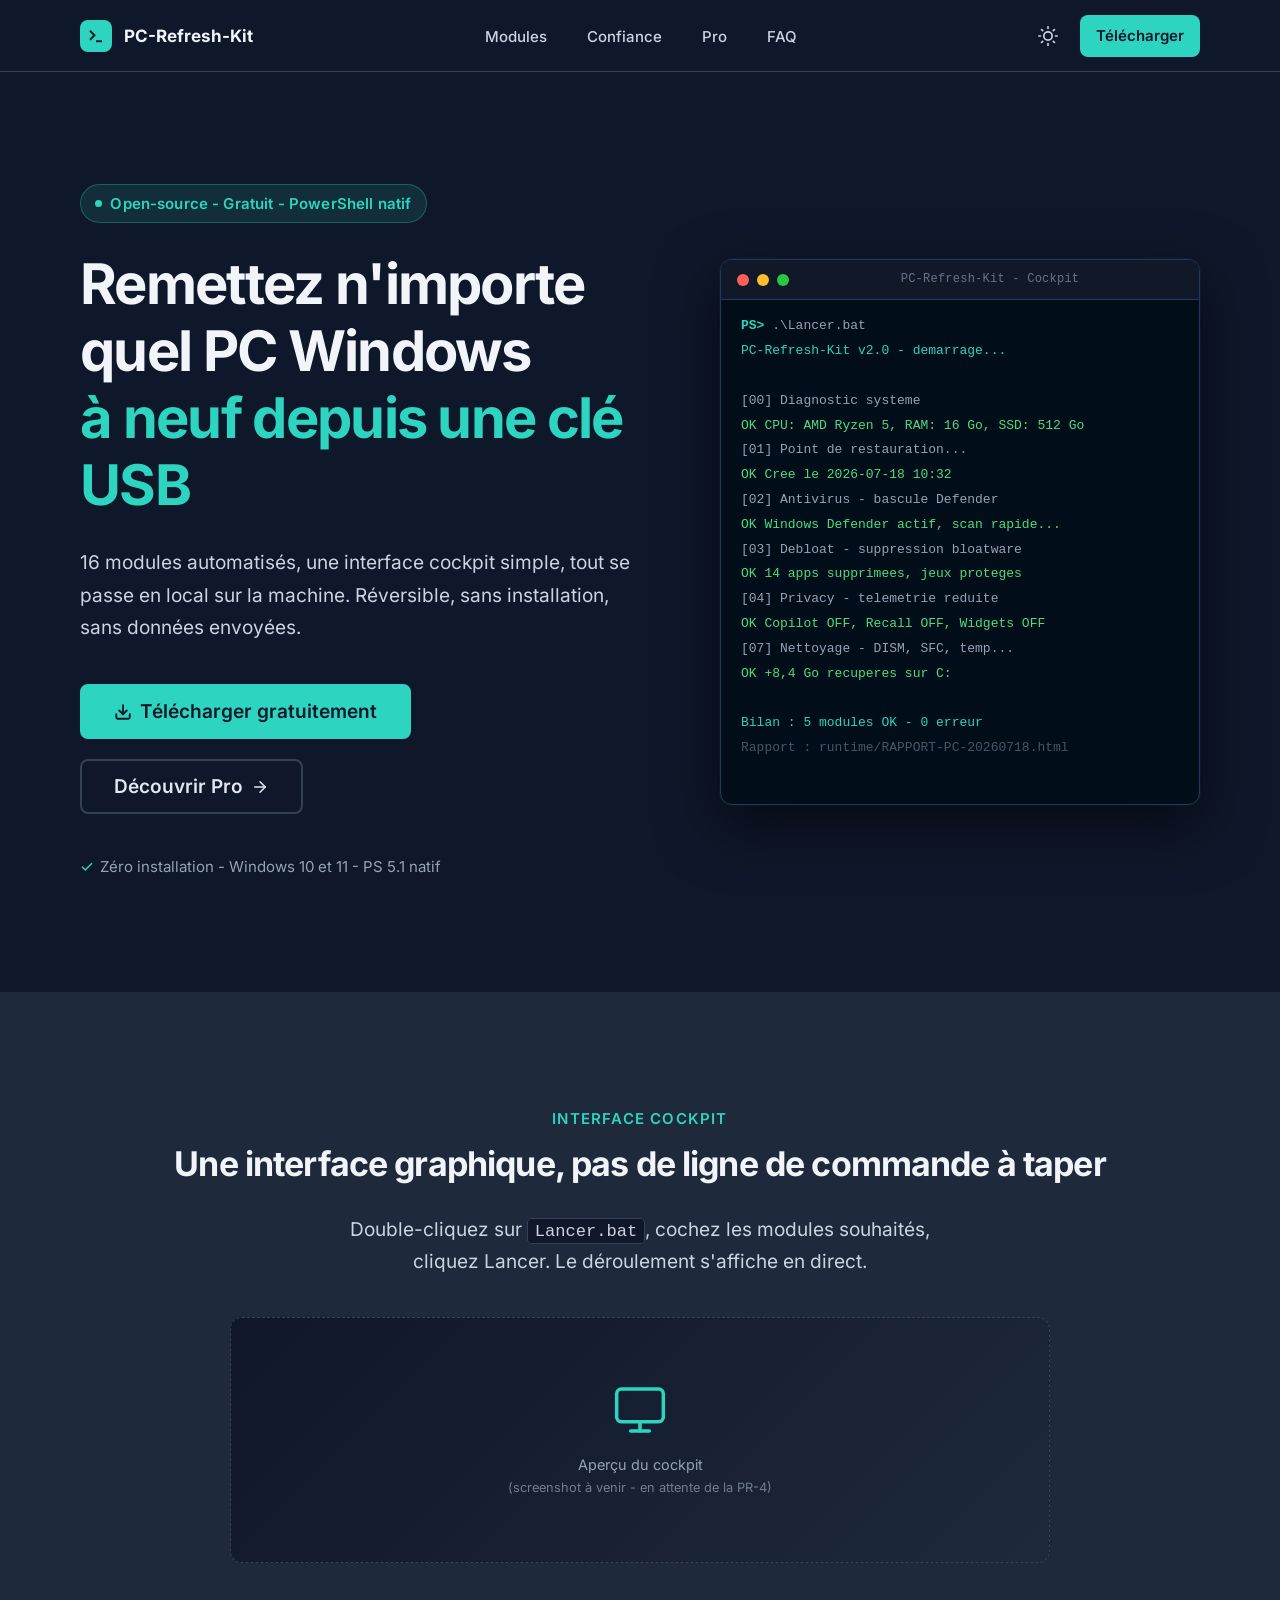
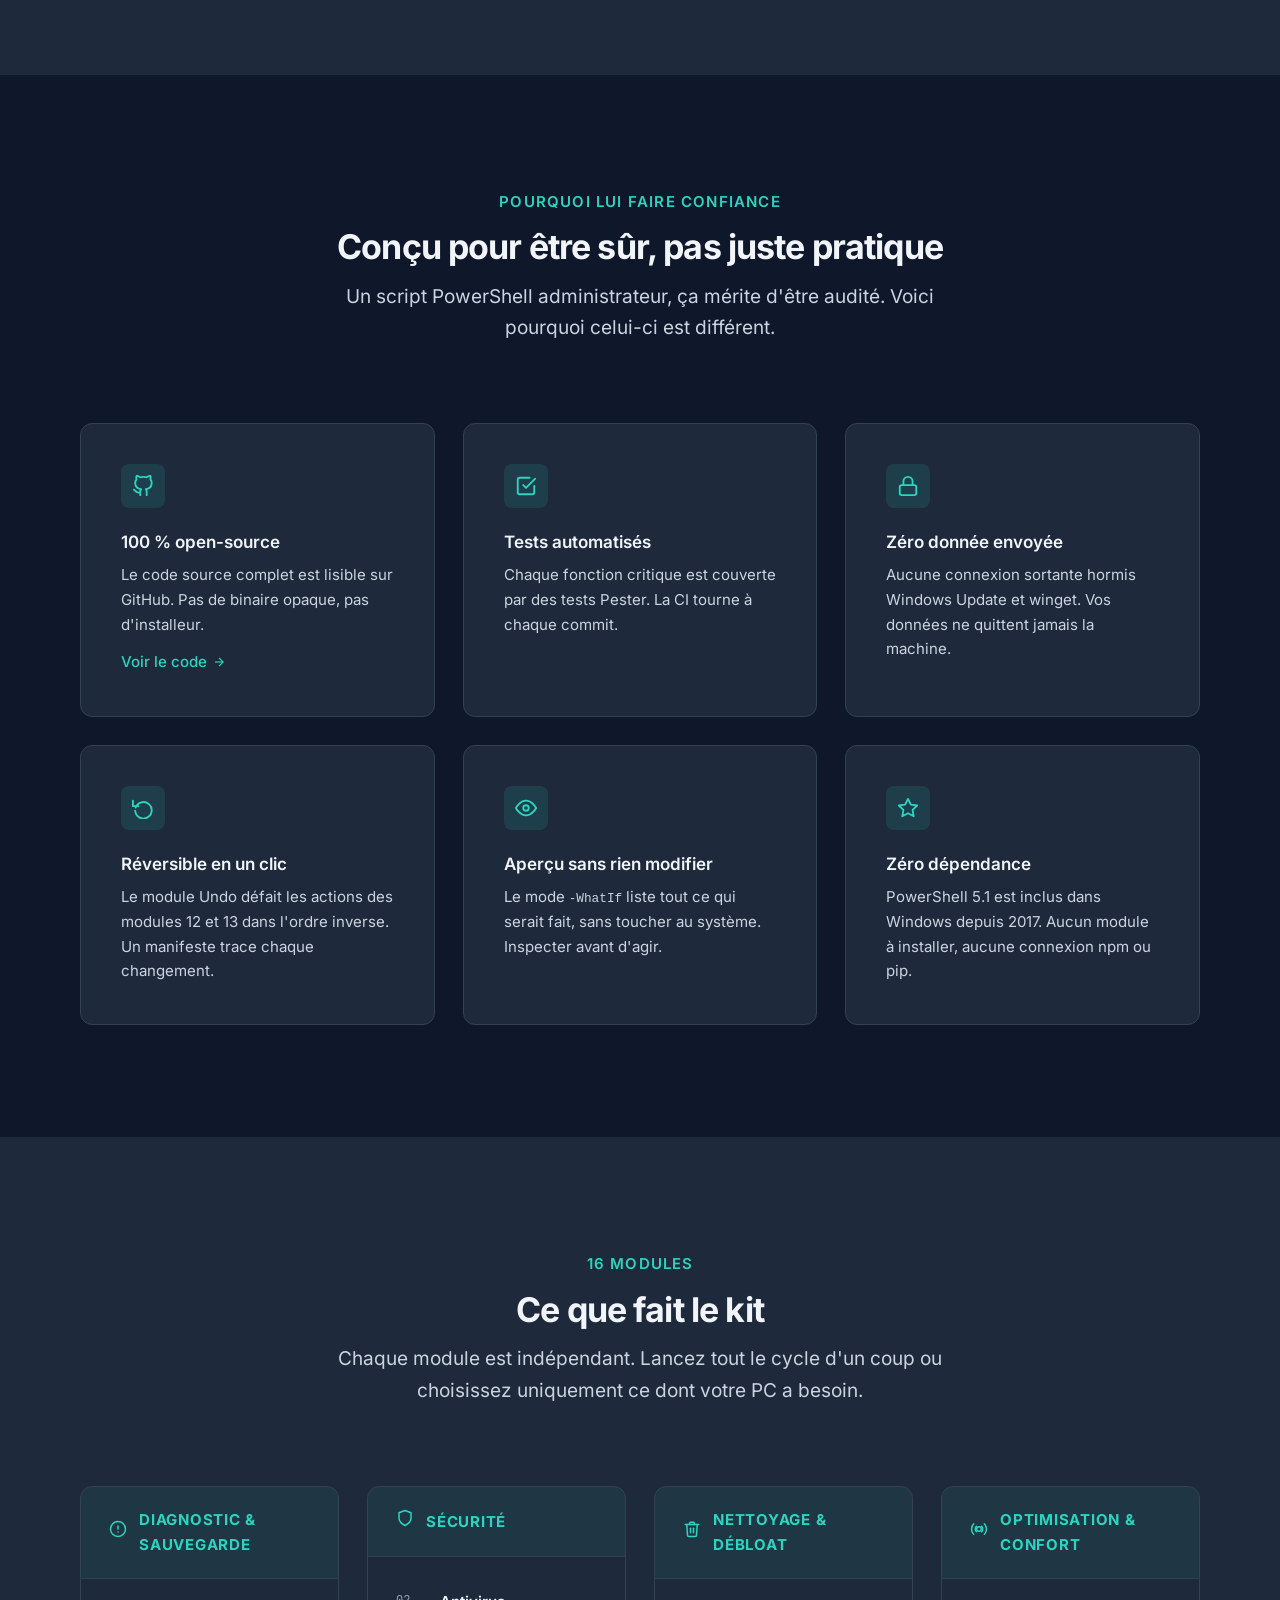
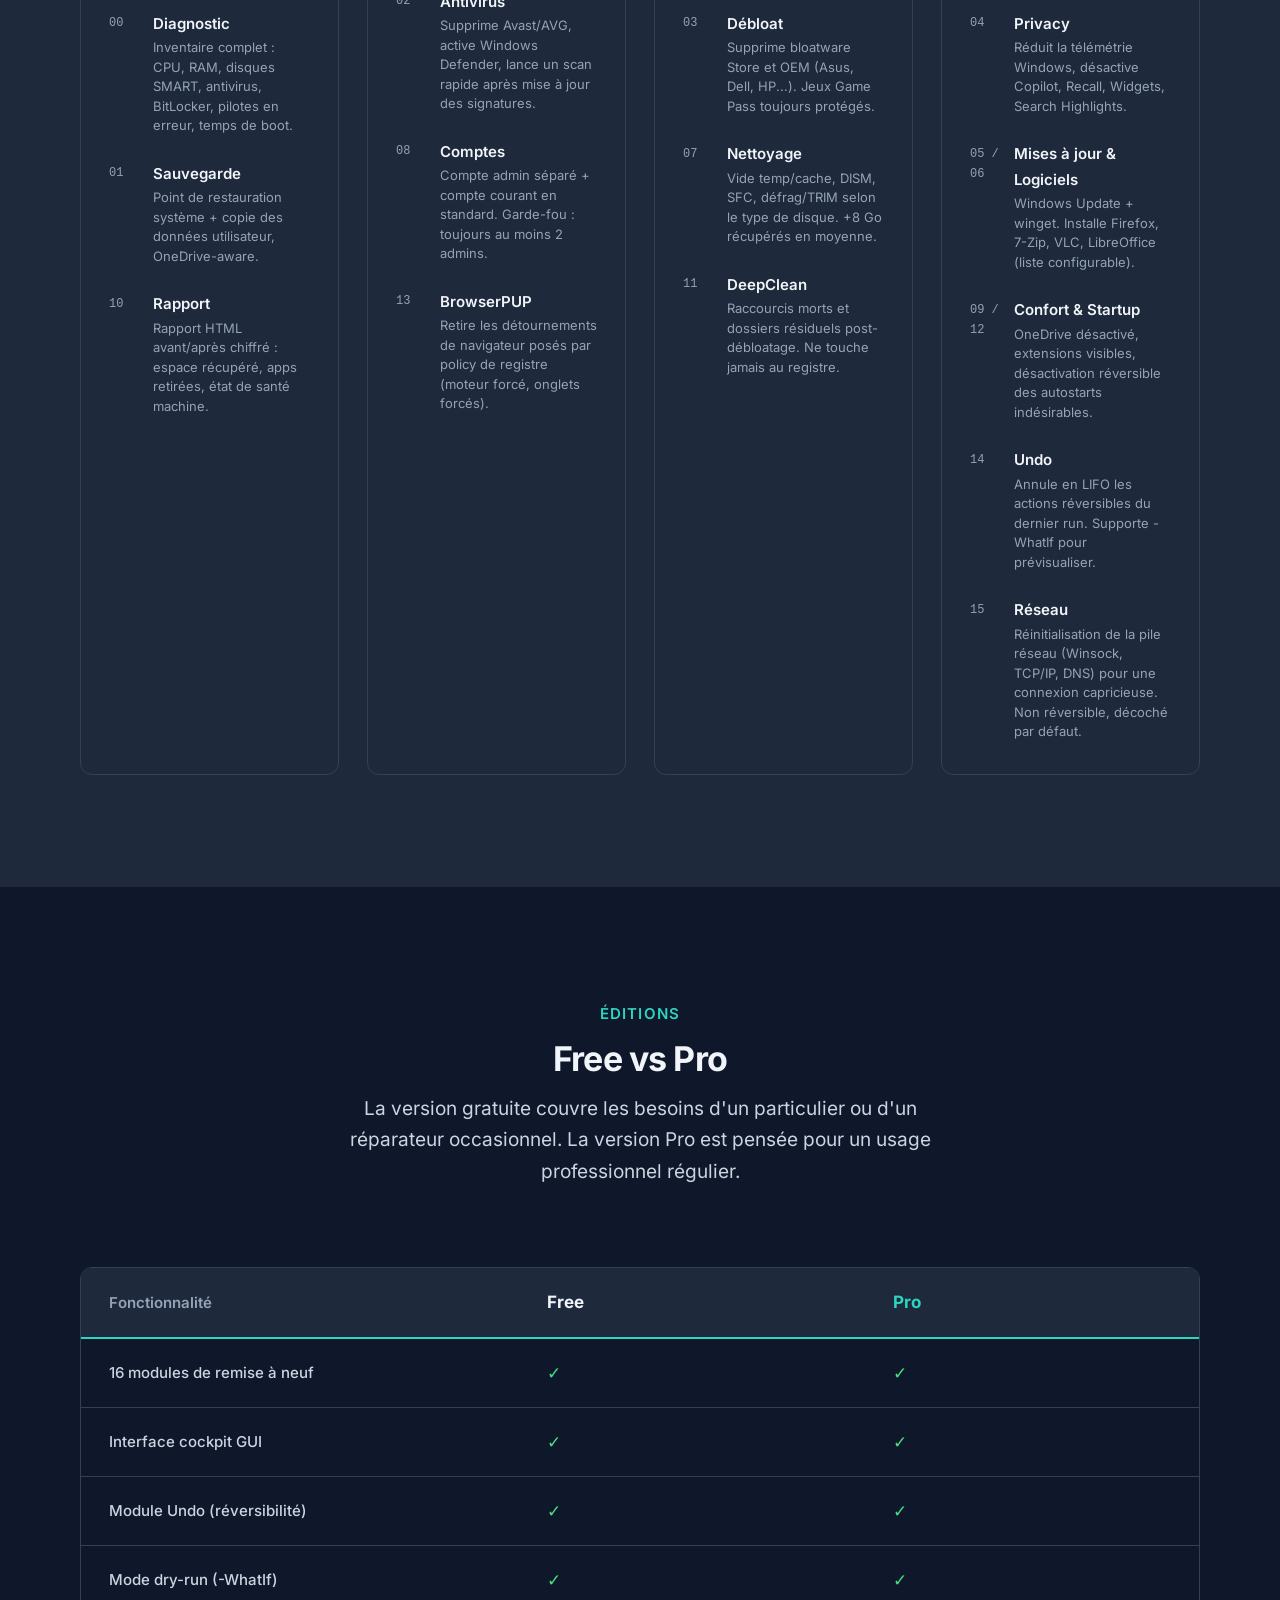
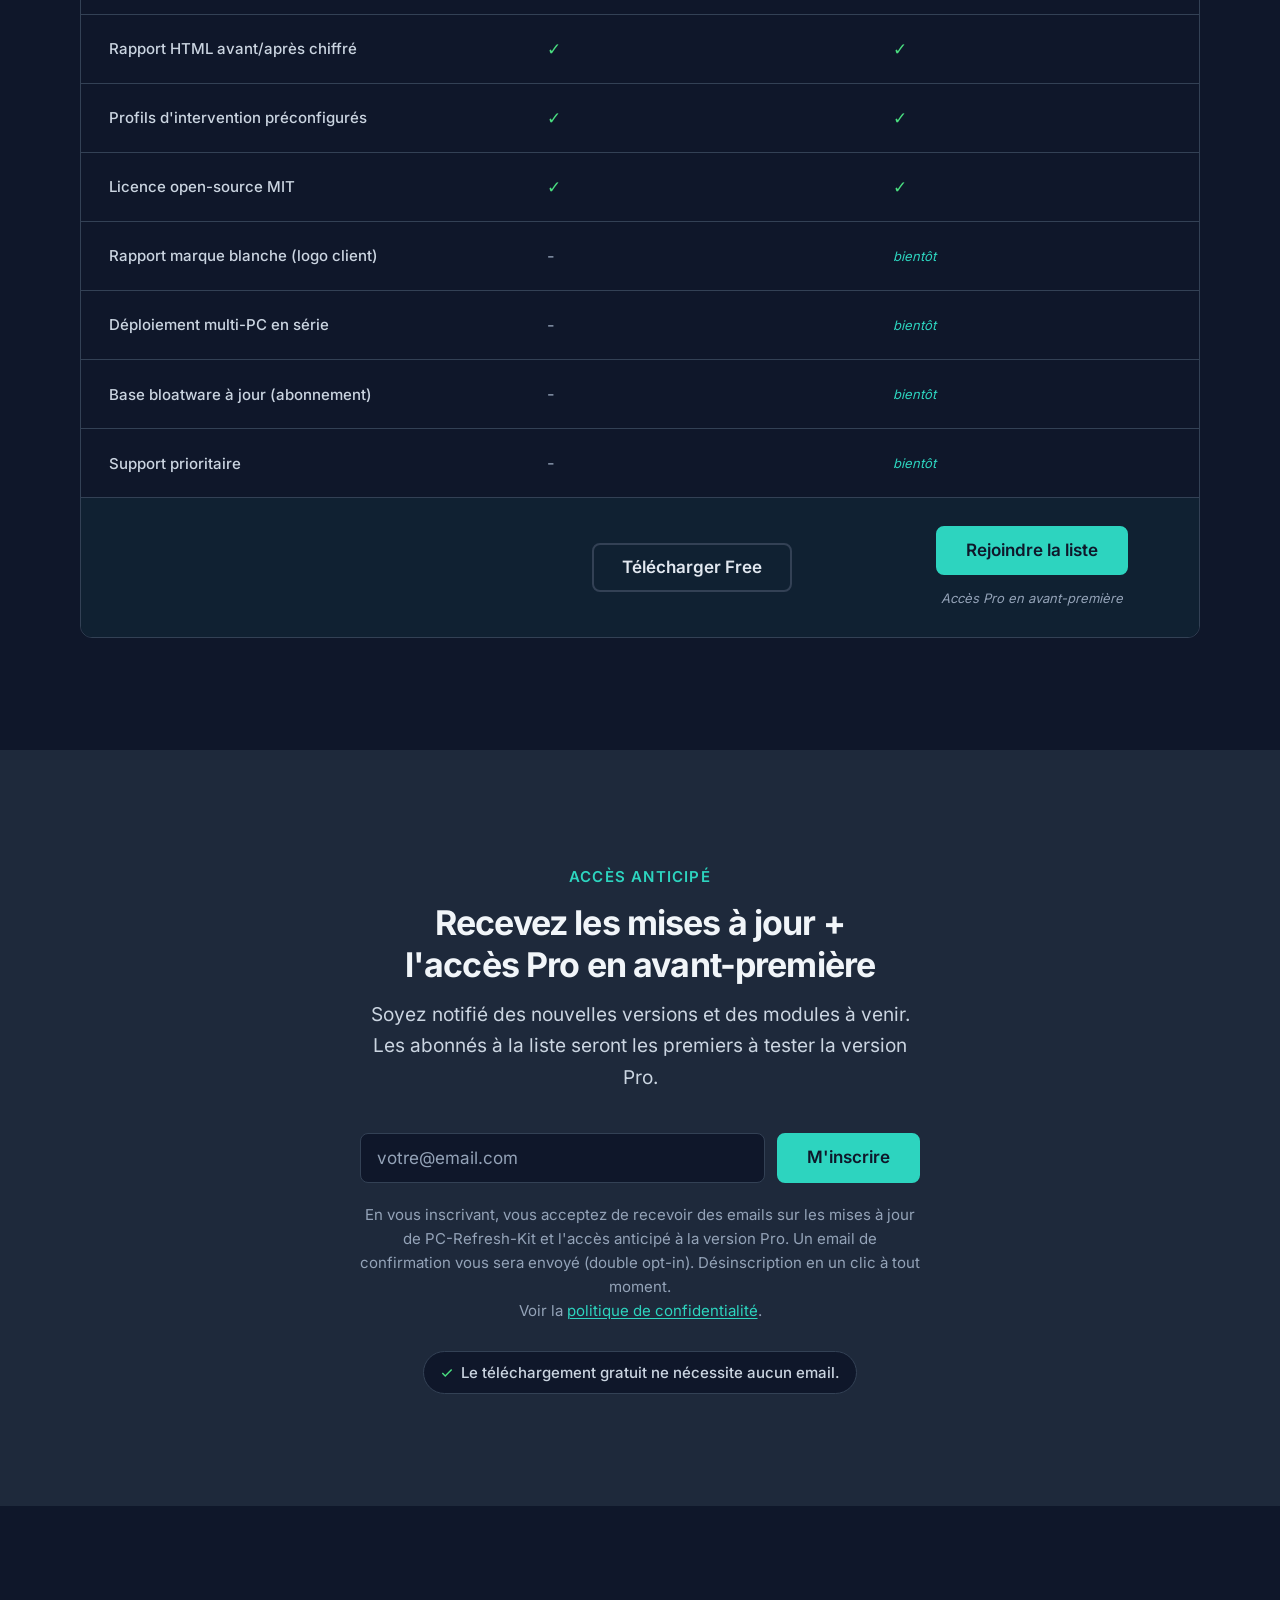
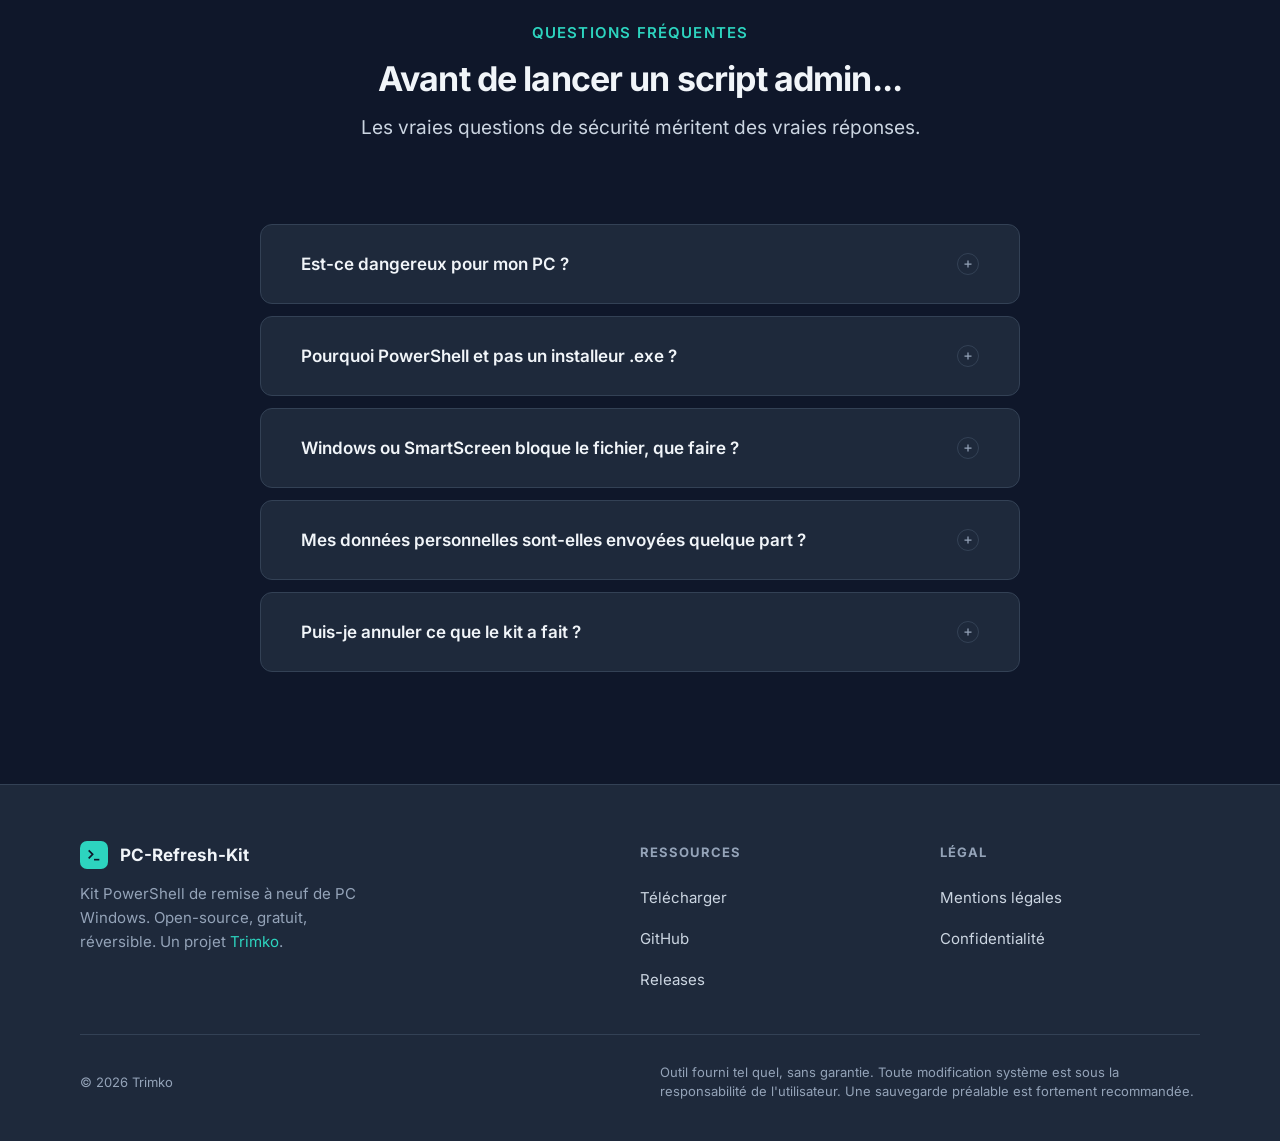
==== index.html @ c2ed818a "PC-Refresh-Kit - site de distribution (kit.trimko.com)" ====
<!DOCTYPE html>
<html lang="fr" data-theme="dark">
<head>
    <meta charset="UTF-8">
    <meta name="viewport" content="width=device-width, initial-scale=1.0">
    <meta name="description" content="PC-Refresh-Kit - Remettez n'importe quel PC Windows à neuf depuis une clé USB. 16 modules, GUI cockpit, réversible. Gratuit et open-source.">
    <meta name="keywords" content="PC remise à neuf, PowerShell, Windows 10, Windows 11, debloat, nettoyage PC, outil réparateur, open-source">
    <meta name="robots" content="index, follow">
    <meta name="author" content="Trimko">

    <!-- Open Graph -->
    <meta property="og:title" content="PC-Refresh-Kit - Remettez un PC Windows à neuf depuis une clé USB">
    <meta property="og:description" content="16 modules PowerShell, interface GUI cockpit, 100 % local, réversible. Gratuit et open-source.">
    <meta property="og:url" content="https://kit.trimko.com/">
    <meta property="og:type" content="website">
    <meta property="og:site_name" content="PC-Refresh-Kit">
    <meta property="og:locale" content="fr_FR">

    <!-- Twitter Card -->
    <meta name="twitter:card" content="summary">
    <meta name="twitter:title" content="PC-Refresh-Kit - Remettez un PC Windows à neuf">
    <meta name="twitter:description" content="16 modules PowerShell, GUI cockpit, 100 % local. Gratuit et open-source.">

    <link rel="canonical" href="https://kit.trimko.com/">
    <link rel="icon" type="image/svg+xml" href="favicon.svg">
    <link rel="stylesheet" href="css/styles.css">

    <title>PC-Refresh-Kit - Remettez un PC Windows à neuf depuis une clé USB</title>

    <!-- Applique le thème sauvegardé avant le rendu pour éviter le flash -->
    <script>
        (function () {
            var t = localStorage.getItem('prk-theme') || 'dark';
            document.documentElement.setAttribute('data-theme', t);
        })();
    </script>
</head>
<body>

<!-- ========================================
     Header
======================================== -->
<header class="header" id="site-header">
    <nav class="nav container" aria-label="Navigation principale">
        <a href="/" class="nav__logo" aria-label="PC-Refresh-Kit - Accueil">
            <span class="nav__logo-icon" aria-hidden="true">
                <svg viewBox="0 0 24 24" width="18" height="18"><polyline points="4 17 10 11 4 5"/><line x1="12" y1="19" x2="20" y2="19"/></svg>
            </span>
            <span class="nav__logo-text">PC-Refresh-Kit</span>
        </a>

        <ul class="nav__links" role="list">
            <li><a href="#modules" class="nav__link">Modules</a></li>
            <li><a href="#confiance" class="nav__link">Confiance</a></li>
            <li><a href="#pro" class="nav__link">Pro</a></li>
            <li><a href="#faq" class="nav__link">FAQ</a></li>
        </ul>

        <div class="nav__actions">
            <button class="theme-toggle" data-theme-toggle aria-label="Changer de thème">
                <!-- Soleil (mode dark actif -> clic passe en light) -->
                <svg class="theme-toggle__icon theme-toggle__icon--sun" width="20" height="20" viewBox="0 0 24 24" fill="none" stroke="currentColor" stroke-width="2" stroke-linecap="round" stroke-linejoin="round" aria-hidden="true">
                    <circle cx="12" cy="12" r="5"/><line x1="12" y1="1" x2="12" y2="3"/><line x1="12" y1="21" x2="12" y2="23"/>
                    <line x1="4.22" y1="4.22" x2="5.64" y2="5.64"/><line x1="18.36" y1="18.36" x2="19.78" y2="19.78"/>
                    <line x1="1" y1="12" x2="3" y2="12"/><line x1="21" y1="12" x2="23" y2="12"/>
                    <line x1="4.22" y1="19.78" x2="5.64" y2="18.36"/><line x1="18.36" y1="5.64" x2="19.78" y2="4.22"/>
                </svg>
                <!-- Lune (mode light actif -> clic passe en dark) -->
                <svg class="theme-toggle__icon theme-toggle__icon--moon" width="20" height="20" viewBox="0 0 24 24" fill="none" stroke="currentColor" stroke-width="2" stroke-linecap="round" stroke-linejoin="round" aria-hidden="true">
                    <path d="M21 12.79A9 9 0 1 1 11.21 3 7 7 0 0 0 21 12.79z"/>
                </svg>
            </button>
            <a href="https://github.com/trimko-labs/PC-Refresh-Kit/releases/latest"
               class="btn-header-cta"
               target="_blank" rel="noopener noreferrer"
               id="telecharger">
                Télécharger
            </a>
        </div>
    </nav>
</header>

<!-- ========================================
     Hero
======================================== -->
<main id="main-content">

<section class="hero" aria-labelledby="hero-title">
    <div class="container hero__container">

        <!-- Texte -->
        <div class="hero__content">
            <span class="hero__badge" aria-label="Statut : open-source, gratuit">
                <span class="hero__badge-dot" aria-hidden="true"></span>
                Open-source - Gratuit - PowerShell natif
            </span>

            <h1 class="hero__title" id="hero-title">
                Remettez n'importe quel PC Windows<br>
                <span class="hero__title-accent">à neuf depuis une clé USB</span>
            </h1>

            <p class="hero__subtitle">
                16 modules automatisés, une interface cockpit simple,
                tout se passe en local sur la machine. Réversible, sans installation,
                sans données envoyées.
            </p>

            <div class="hero__cta">
                <a href="https://github.com/trimko-labs/PC-Refresh-Kit/releases/latest"
                   class="btn btn--primary btn--lg"
                   target="_blank" rel="noopener noreferrer"
                   aria-label="Télécharger la dernière version de PC-Refresh-Kit (GitHub)">
                    <svg viewBox="0 0 24 24" fill="none" stroke="currentColor" stroke-width="2.5" stroke-linecap="round" stroke-linejoin="round" aria-hidden="true"><path d="M21 15v4a2 2 0 0 1-2 2H5a2 2 0 0 1-2-2v-4"/><polyline points="7 10 12 15 17 10"/><line x1="12" y1="15" x2="12" y2="3"/></svg>
                    Télécharger gratuitement
                </a>
                <a href="#pro" class="btn btn--outline btn--lg">
                    Découvrir Pro
                    <svg viewBox="0 0 24 24" fill="none" stroke="currentColor" stroke-width="2" stroke-linecap="round" stroke-linejoin="round" aria-hidden="true"><line x1="5" y1="12" x2="19" y2="12"/><polyline points="12 5 19 12 12 19"/></svg>
                </a>
            </div>

            <p class="hero__note" aria-label="Zéro installation, aucune donnée envoyée">
                <svg viewBox="0 0 24 24" fill="none" stroke="currentColor" stroke-width="2.5" stroke-linecap="round" stroke-linejoin="round" aria-hidden="true"><polyline points="20 6 9 17 4 12"/></svg>
                Zéro installation - Windows 10 et 11 - PS 5.1 natif
            </p>
        </div>

        <!-- Terminal simulé -->
        <div class="hero__terminal" aria-hidden="true">
            <div class="terminal-window" role="presentation">
                <div class="terminal-window__bar">
                    <span class="terminal-dot terminal-dot--red"></span>
                    <span class="terminal-dot terminal-dot--amber"></span>
                    <span class="terminal-dot terminal-dot--green"></span>
                    <span class="terminal-window__title">PC-Refresh-Kit - Cockpit</span>
                </div>
                <div class="terminal-window__body" id="terminal-body">
                    <!-- Rempli dynamiquement par js/main.js -->
                </div>
            </div>
        </div>

    </div>
</section>

<!-- ========================================
     Aperçu GUI (placeholder)
======================================== -->
<section class="section section--alt" aria-labelledby="gui-title">
    <div class="container" style="text-align: center;">
        <span class="section__eyebrow">Interface cockpit</span>
        <h2 class="section__title" id="gui-title" style="margin-bottom: 1.75rem;">
            Une interface graphique, pas de ligne de commande à taper
        </h2>
        <p class="section__subtitle" style="margin-bottom: 2.5rem;">
            Double-cliquez sur <code style="font-family: monospace; background: var(--color-bg); padding: 0.15em 0.4em; border-radius: 4px; border: 1px solid var(--color-border); font-size: 0.9em;">Lancer.bat</code>,
            cochez les modules souhaités, cliquez Lancer. Le déroulement s'affiche en direct.
        </p>

        <!-- Placeholder image cockpit GUI -->
        <figure style="
            width: 100%;
            max-width: 820px;
            margin: 0 auto;
            background: linear-gradient(135deg, #0f172a 0%, #1e293b 100%);
            border: 1px dashed var(--color-border);
            border-radius: 12px;
            padding: 4rem 2rem;
            display: flex;
            flex-direction: column;
            align-items: center;
            justify-content: center;
            gap: 1rem;
        " role="img" aria-label="Aperçu du cockpit GUI - image à venir">
            <svg width="56" height="56" viewBox="0 0 24 24" fill="none" stroke="var(--color-accent)" stroke-width="1.5" stroke-linecap="round" stroke-linejoin="round" aria-hidden="true">
                <rect x="2" y="3" width="20" height="14" rx="2"/><line x1="8" y1="21" x2="16" y2="21"/><line x1="12" y1="17" x2="12" y2="21"/>
            </svg>
            <figcaption style="color: var(--color-text-muted); font-size: 0.9rem; text-align: center; line-height: 1.5;">
                Aperçu du cockpit<br>
                <span style="font-size: 0.8rem; opacity: 0.7;">
                    (screenshot à venir - en attente de la PR-4)
                </span>
            </figcaption>
        </figure>
        <!-- Fichier attendu : img/gui-cockpit.png -->
        <!-- Remplacer le bloc <figure> ci-dessus par : -->
        <!-- <img src="img/gui-cockpit.png" alt="Cockpit GUI de PC-Refresh-Kit" style="max-width:820px; border-radius:12px; border:1px solid var(--color-border); margin: 0 auto;"> -->
    </div>
</section>

<!-- ========================================
     Confiance
======================================== -->
<section id="confiance" class="section" aria-labelledby="trust-title">
    <div class="container">
        <header class="section__header">
            <span class="section__eyebrow">Pourquoi lui faire confiance</span>
            <h2 class="section__title" id="trust-title">Conçu pour être sûr, pas juste pratique</h2>
            <p class="section__subtitle">
                Un script PowerShell administrateur, ça mérite d'être audité.
                Voici pourquoi celui-ci est différent.
            </p>
        </header>

        <div class="trust-grid">

            <!-- Open-source -->
            <article class="trust-card">
                <div class="trust-card__icon" aria-hidden="true">
                    <svg viewBox="0 0 24 24"><path d="M9 19c-5 1.5-5-2.5-7-3m14 6v-3.87a3.37 3.37 0 0 0-.94-2.61c3.14-.35 6.44-1.54 6.44-7A5.44 5.44 0 0 0 20 4.77 5.07 5.07 0 0 0 19.91 1S18.73.65 16 2.48a13.38 13.38 0 0 0-7 0C6.27.65 5.09 1 5.09 1A5.07 5.07 0 0 0 5 4.77a5.44 5.44 0 0 0-1.5 3.78c0 5.42 3.3 6.61 6.44 7A3.37 3.37 0 0 0 9 18.13V22"/></svg>
                </div>
                <h3 class="trust-card__title">100 % open-source</h3>
                <p class="trust-card__text">Le code source complet est lisible sur GitHub. Pas de binaire opaque, pas d'installeur.</p>
                <a href="https://github.com/trimko-labs/PC-Refresh-Kit" class="trust-card__link" target="_blank" rel="noopener noreferrer">
                    Voir le code
                    <svg viewBox="0 0 24 24"><line x1="5" y1="12" x2="19" y2="12"/><polyline points="12 5 19 12 12 19"/></svg>
                </a>
            </article>

            <!-- CI verte -->
            <article class="trust-card">
                <div class="trust-card__icon" aria-hidden="true">
                    <svg viewBox="0 0 24 24"><polyline points="9 11 12 14 22 4"/><path d="M21 12v7a2 2 0 0 1-2 2H5a2 2 0 0 1-2-2V5a2 2 0 0 1 2-2h11"/></svg>
                </div>
                <h3 class="trust-card__title">Tests automatisés</h3>
                <p class="trust-card__text">Chaque fonction critique est couverte par des tests Pester. La CI tourne à chaque commit.</p>
            </article>

            <!-- 100 % local -->
            <article class="trust-card">
                <div class="trust-card__icon" aria-hidden="true">
                    <svg viewBox="0 0 24 24"><rect x="3" y="11" width="18" height="11" rx="2" ry="2"/><path d="M7 11V7a5 5 0 0 1 10 0v4"/></svg>
                </div>
                <h3 class="trust-card__title">Zéro donnée envoyée</h3>
                <p class="trust-card__text">Aucune connexion sortante hormis Windows Update et winget. Vos données ne quittent jamais la machine.</p>
            </article>

            <!-- Réversible -->
            <article class="trust-card">
                <div class="trust-card__icon" aria-hidden="true">
                    <svg viewBox="0 0 24 24"><polyline points="1 4 1 10 7 10"/><path d="M3.51 15a9 9 0 1 0 .49-3.51"/></svg>
                </div>
                <h3 class="trust-card__title">Réversible en un clic</h3>
                <p class="trust-card__text">Le module Undo défait les actions des modules 12 et 13 dans l'ordre inverse. Un manifeste trace chaque changement.</p>
            </article>

            <!-- Dry-run -->
            <article class="trust-card">
                <div class="trust-card__icon" aria-hidden="true">
                    <svg viewBox="0 0 24 24"><path d="M1 12s4-8 11-8 11 8 11 8-4 8-11 8-11-8-11-8z"/><circle cx="12" cy="12" r="3"/></svg>
                </div>
                <h3 class="trust-card__title">Aperçu sans rien modifier</h3>
                <p class="trust-card__text">Le mode <code style="font-size: 0.85em;">-WhatIf</code> liste tout ce qui serait fait, sans toucher au système. Inspecter avant d'agir.</p>
            </article>

            <!-- Zéro dépendance -->
            <article class="trust-card">
                <div class="trust-card__icon" aria-hidden="true">
                    <svg viewBox="0 0 24 24"><polygon points="12 2 15.09 8.26 22 9.27 17 14.14 18.18 21.02 12 17.77 5.82 21.02 7 14.14 2 9.27 8.91 8.26 12 2"/></svg>
                </div>
                <h3 class="trust-card__title">Zéro dépendance</h3>
                <p class="trust-card__text">PowerShell 5.1 est inclus dans Windows depuis 2017. Aucun module à installer, aucune connexion npm ou pip.</p>
            </article>

        </div>
    </div>
</section>

<!-- ========================================
     Modules
======================================== -->
<section id="modules" class="section section--alt" aria-labelledby="modules-title">
    <div class="container">
        <header class="section__header">
            <span class="section__eyebrow">16 modules</span>
            <h2 class="section__title" id="modules-title">Ce que fait le kit</h2>
            <p class="section__subtitle">
                Chaque module est indépendant. Lancez tout le cycle d'un coup ou choisissez
                uniquement ce dont votre PC a besoin.
            </p>
        </header>

        <div class="modules-grid">

            <!-- Diagnostic et sauvegarde -->
            <div class="module-group">
                <div class="module-group__header">
                    <span class="module-group__header-icon" aria-hidden="true">
                        <svg viewBox="0 0 24 24"><circle cx="12" cy="12" r="10"/><line x1="12" y1="8" x2="12" y2="12"/><line x1="12" y1="16" x2="12.01" y2="16"/></svg>
                    </span>
                    <h3 class="module-group__title">Diagnostic &amp; Sauvegarde</h3>
                </div>
                <div class="module-group__body">
                    <div class="module-item">
                        <span class="module-item__num">00</span>
                        <div class="module-item__content">
                            <p class="module-item__name">Diagnostic</p>
                            <p class="module-item__desc">Inventaire complet : CPU, RAM, disques SMART, antivirus, BitLocker, pilotes en erreur, temps de boot.</p>
                        </div>
                    </div>
                    <div class="module-item">
                        <span class="module-item__num">01</span>
                        <div class="module-item__content">
                            <p class="module-item__name">Sauvegarde</p>
                            <p class="module-item__desc">Point de restauration système + copie des données utilisateur, OneDrive-aware.</p>
                        </div>
                    </div>
                    <div class="module-item">
                        <span class="module-item__num">10</span>
                        <div class="module-item__content">
                            <p class="module-item__name">Rapport</p>
                            <p class="module-item__desc">Rapport HTML avant/après chiffré : espace récupéré, apps retirées, état de santé machine.</p>
                        </div>
                    </div>
                </div>
            </div>

            <!-- Sécurité -->
            <div class="module-group">
                <div class="module-group__header">
                    <span class="module-group__header-icon" aria-hidden="true">
                        <svg viewBox="0 0 24 24"><path d="M12 22s8-4 8-10V5l-8-3-8 3v7c0 6 8 10 8 10z"/></svg>
                    </span>
                    <h3 class="module-group__title">Sécurité</h3>
                </div>
                <div class="module-group__body">
                    <div class="module-item">
                        <span class="module-item__num">02</span>
                        <div class="module-item__content">
                            <p class="module-item__name">Antivirus</p>
                            <p class="module-item__desc">Supprime Avast/AVG, active Windows Defender, lance un scan rapide après mise à jour des signatures.</p>
                        </div>
                    </div>
                    <div class="module-item">
                        <span class="module-item__num">08</span>
                        <div class="module-item__content">
                            <p class="module-item__name">Comptes</p>
                            <p class="module-item__desc">Compte admin séparé + compte courant en standard. Garde-fou : toujours au moins 2 admins.</p>
                        </div>
                    </div>
                    <div class="module-item">
                        <span class="module-item__num">13</span>
                        <div class="module-item__content">
                            <p class="module-item__name">BrowserPUP</p>
                            <p class="module-item__desc">Retire les détournements de navigateur posés par policy de registre (moteur forcé, onglets forcés).</p>
                        </div>
                    </div>
                </div>
            </div>

            <!-- Nettoyage et débloat -->
            <div class="module-group">
                <div class="module-group__header">
                    <span class="module-group__header-icon" aria-hidden="true">
                        <svg viewBox="0 0 24 24"><polyline points="3 6 5 6 21 6"/><path d="M19 6l-1 14a2 2 0 0 1-2 2H8a2 2 0 0 1-2-2L5 6"/><path d="M10 11v6"/><path d="M14 11v6"/><path d="M9 6V4a1 1 0 0 1 1-1h4a1 1 0 0 1 1 1v2"/></svg>
                    </span>
                    <h3 class="module-group__title">Nettoyage &amp; Débloat</h3>
                </div>
                <div class="module-group__body">
                    <div class="module-item">
                        <span class="module-item__num">03</span>
                        <div class="module-item__content">
                            <p class="module-item__name">Débloat</p>
                            <p class="module-item__desc">Supprime bloatware Store et OEM (Asus, Dell, HP...). Jeux Game Pass toujours protégés.</p>
                        </div>
                    </div>
                    <div class="module-item">
                        <span class="module-item__num">07</span>
                        <div class="module-item__content">
                            <p class="module-item__name">Nettoyage</p>
                            <p class="module-item__desc">Vide temp/cache, DISM, SFC, défrag/TRIM selon le type de disque. +8 Go récupérés en moyenne.</p>
                        </div>
                    </div>
                    <div class="module-item">
                        <span class="module-item__num">11</span>
                        <div class="module-item__content">
                            <p class="module-item__name">DeepClean</p>
                            <p class="module-item__desc">Raccourcis morts et dossiers résiduels post-débloatage. Ne touche jamais au registre.</p>
                        </div>
                    </div>
                </div>
            </div>

            <!-- Optimisation et confort -->
            <div class="module-group">
                <div class="module-group__header">
                    <span class="module-group__header-icon" aria-hidden="true">
                        <svg viewBox="0 0 24 24"><circle cx="12" cy="12" r="3"/><path d="M19.07 4.93a10 10 0 0 1 0 14.14M4.93 4.93a10 10 0 0 0 0 14.14"/><path d="M15.54 8.46a5 5 0 0 1 0 7.07M8.46 8.46a5 5 0 0 0 0 7.07"/></svg>
                    </span>
                    <h3 class="module-group__title">Optimisation &amp; Confort</h3>
                </div>
                <div class="module-group__body">
                    <div class="module-item">
                        <span class="module-item__num">04</span>
                        <div class="module-item__content">
                            <p class="module-item__name">Privacy</p>
                            <p class="module-item__desc">Réduit la télémétrie Windows, désactive Copilot, Recall, Widgets, Search Highlights.</p>
                        </div>
                    </div>
                    <div class="module-item">
                        <span class="module-item__num">05 / 06</span>
                        <div class="module-item__content">
                            <p class="module-item__name">Mises à jour &amp; Logiciels</p>
                            <p class="module-item__desc">Windows Update + winget. Installe Firefox, 7-Zip, VLC, LibreOffice (liste configurable).</p>
                        </div>
                    </div>
                    <div class="module-item">
                        <span class="module-item__num">09 / 12</span>
                        <div class="module-item__content">
                            <p class="module-item__name">Confort &amp; Startup</p>
                            <p class="module-item__desc">OneDrive désactivé, extensions visibles, désactivation réversible des autostarts indésirables.</p>
                        </div>
                    </div>
                    <div class="module-item">
                        <span class="module-item__num">14</span>
                        <div class="module-item__content">
                            <p class="module-item__name">Undo</p>
                            <p class="module-item__desc">Annule en LIFO les actions réversibles du dernier run. Supporte -WhatIf pour prévisualiser.</p>
                        </div>
                    </div>
                    <div class="module-item">
                        <span class="module-item__num">15</span>
                        <div class="module-item__content">
                            <p class="module-item__name">Réseau</p>
                            <p class="module-item__desc">Réinitialisation de la pile réseau (Winsock, TCP/IP, DNS) pour une connexion capricieuse. Non réversible, décoché par défaut.</p>
                        </div>
                    </div>
                </div>
            </div>

        </div>
    </div>
</section>

<!-- ========================================
     Section Pro - Tableau Free vs Pro
======================================== -->
<section id="pro" class="section" aria-labelledby="pro-title">
    <div class="container">
        <header class="section__header">
            <span class="section__eyebrow">Éditions</span>
            <h2 class="section__title" id="pro-title">Free vs Pro</h2>
            <p class="section__subtitle">
                La version gratuite couvre les besoins d'un particulier ou d'un réparateur occasionnel.
                La version Pro est pensée pour un usage professionnel régulier.
            </p>
        </header>

        <div class="pricing-wrapper" role="region" aria-label="Tableau comparatif Free et Pro">
            <table class="pricing-table">
                <thead>
                    <tr>
                        <th scope="col">Fonctionnalité</th>
                        <th scope="col" class="pricing-col-free">Free</th>
                        <th scope="col" class="pricing-col-pro">Pro</th>
                    </tr>
                </thead>
                <tbody>
                    <tr>
                        <td>16 modules de remise à neuf</td>
                        <td class="check" aria-label="Inclus">&#10003;</td>
                        <td class="check" aria-label="Inclus">&#10003;</td>
                    </tr>
                    <tr>
                        <td>Interface cockpit GUI</td>
                        <td class="check" aria-label="Inclus">&#10003;</td>
                        <td class="check" aria-label="Inclus">&#10003;</td>
                    </tr>
                    <tr>
                        <td>Module Undo (réversibilité)</td>
                        <td class="check" aria-label="Inclus">&#10003;</td>
                        <td class="check" aria-label="Inclus">&#10003;</td>
                    </tr>
                    <tr>
                        <td>Mode dry-run (-WhatIf)</td>
                        <td class="check" aria-label="Inclus">&#10003;</td>
                        <td class="check" aria-label="Inclus">&#10003;</td>
                    </tr>
                    <tr>
                        <td>Rapport HTML avant/après chiffré</td>
                        <td class="check" aria-label="Inclus">&#10003;</td>
                        <td class="check" aria-label="Inclus">&#10003;</td>
                    </tr>
                    <tr>
                        <td>Profils d'intervention préconfigurés</td>
                        <td class="check" aria-label="Inclus">&#10003;</td>
                        <td class="check" aria-label="Inclus">&#10003;</td>
                    </tr>
                    <tr>
                        <td>Licence open-source MIT</td>
                        <td class="check" aria-label="Inclus">&#10003;</td>
                        <td class="check" aria-label="Inclus">&#10003;</td>
                    </tr>
                    <tr>
                        <td>Rapport marque blanche (logo client)</td>
                        <td class="cross" aria-label="Non inclus">-</td>
                        <td class="soon" aria-label="Bientôt disponible">bientôt</td>
                    </tr>
                    <tr>
                        <td>Déploiement multi-PC en série</td>
                        <td class="cross" aria-label="Non inclus">-</td>
                        <td class="soon" aria-label="Bientôt disponible">bientôt</td>
                    </tr>
                    <tr>
                        <td>Base bloatware à jour (abonnement)</td>
                        <td class="cross" aria-label="Non inclus">-</td>
                        <td class="soon" aria-label="Bientôt disponible">bientôt</td>
                    </tr>
                    <tr>
                        <td>Support prioritaire</td>
                        <td class="cross" aria-label="Non inclus">-</td>
                        <td class="soon" aria-label="Bientôt disponible">bientôt</td>
                    </tr>
                    <tr class="pricing-cta-row">
                        <td>&nbsp;</td>
                        <td>
                            <a href="https://github.com/trimko-labs/PC-Refresh-Kit/releases/latest"
                               class="btn btn--outline"
                               target="_blank" rel="noopener noreferrer">
                                Télécharger Free
                            </a>
                        </td>
                        <td>
                            <a href="#newsletter" class="btn btn--primary">
                                Rejoindre la liste
                            </a>
                            <span class="pricing-cta-note">Accès Pro en avant-première</span>
                        </td>
                    </tr>
                </tbody>
            </table>
        </div>
    </div>
</section>

<!-- ========================================
     Newsletter / Capture email
======================================== -->
<section id="newsletter" class="section section--alt" aria-labelledby="newsletter-title">
    <div class="container newsletter-section">
        <div class="newsletter-box">
            <span class="section__eyebrow">Accès anticipé</span>
            <h2 class="section__title" id="newsletter-title">
                Recevez les mises à jour +<br>l'accès Pro en avant-première
            </h2>
            <p class="section__subtitle" style="margin-bottom: 0;">
                Soyez notifié des nouvelles versions et des modules à venir.
                Les abonnés à la liste seront les premiers à tester la version Pro.
            </p>

            <!-- MAILERLITE: formulaire a integrer en Lot C (ID a venir) -->
            <!-- Le markup ci-dessous est inerte (pas de POST) - à remplacer par le snippet MailerLite -->
            <div class="newsletter-form-placeholder" role="presentation" aria-label="Formulaire de capture email - en cours d'intégration">
                <input
                    type="email"
                    class="newsletter-form-placeholder__input"
                    placeholder="votre@email.com"
                    aria-label="Adresse email"
                    disabled
                    aria-disabled="true"
                >
                <button class="btn btn--primary" disabled aria-disabled="true">
                    M'inscrire
                </button>
            </div>
            <!-- FIN MAILERLITE -->

            <p class="newsletter-disclaimer">
                En vous inscrivant, vous acceptez de recevoir des emails sur les mises à jour de PC-Refresh-Kit
                et l'accès anticipé à la version Pro. Un email de confirmation vous sera envoyé (double opt-in).
                Désinscription en un clic à tout moment.
                <br>Voir la <a href="politique-confidentialite.html">politique de confidentialité</a>.
            </p>

            <p class="newsletter-free-note">
                <svg viewBox="0 0 24 24" aria-hidden="true"><polyline points="20 6 9 17 4 12"/></svg>
                Le téléchargement gratuit ne nécessite aucun email.
            </p>
        </div>
    </div>
</section>

<!-- ========================================
     FAQ Sécurité
======================================== -->
<section id="faq" class="section" aria-labelledby="faq-title">
    <div class="container">
        <header class="section__header">
            <span class="section__eyebrow">Questions fréquentes</span>
            <h2 class="section__title" id="faq-title">Avant de lancer un script admin...</h2>
            <p class="section__subtitle">
                Les vraies questions de sécurité méritent des vraies réponses.
            </p>
        </header>

        <div class="faq-list" role="list">

            <div class="faq-item" role="listitem">
                <button class="faq-question" aria-expanded="false" aria-controls="faq-1-answer">
                    Est-ce dangereux pour mon PC ?
                    <span class="faq-question__icon" aria-hidden="true">
                        <svg viewBox="0 0 24 24"><line x1="12" y1="5" x2="12" y2="19"/><line x1="5" y1="12" x2="19" y2="12"/></svg>
                    </span>
                </button>
                <div class="faq-answer" id="faq-1-answer" role="region">
                    <div class="faq-answer__inner">
                        <p>Le kit commence toujours par créer un point de restauration système (module 01). Toutes les actions destructives demandent une confirmation interactive. Les fichiers personnels (photos, documents) ne sont jamais supprimés ni déplacés par aucun module.</p>
                        <p>Le mode <code>-WhatIf</code> vous permet de lire exactement ce qui serait fait sans rien modifier. Lancez-le d'abord pour inspecter en toute sécurité.</p>
                    </div>
                </div>
            </div>

            <div class="faq-item" role="listitem">
                <button class="faq-question" aria-expanded="false" aria-controls="faq-2-answer">
                    Pourquoi PowerShell et pas un installeur .exe ?
                    <span class="faq-question__icon" aria-hidden="true">
                        <svg viewBox="0 0 24 24"><line x1="12" y1="5" x2="12" y2="19"/><line x1="5" y1="12" x2="19" y2="12"/></svg>
                    </span>
                </button>
                <div class="faq-answer" id="faq-2-answer" role="region">
                    <div class="faq-answer__inner">
                        <p>PowerShell 5.1 est inclus dans Windows depuis 2017 et n'exige aucune installation. C'est le seul langage natif capable d'administrer l'ensemble des couches Windows (WMI, registre, AppX, tâches planifiées) sans dépendance externe.</p>
                        <p>Surtout : le code source est lisible. Chaque ligne est visible sur GitHub. Un .exe compilé ne l'est pas.</p>
                    </div>
                </div>
            </div>

            <div class="faq-item" role="listitem">
                <button class="faq-question" aria-expanded="false" aria-controls="faq-3-answer">
                    Windows ou SmartScreen bloque le fichier, que faire ?
                    <span class="faq-question__icon" aria-hidden="true">
                        <svg viewBox="0 0 24 24"><line x1="12" y1="5" x2="12" y2="19"/><line x1="5" y1="12" x2="19" y2="12"/></svg>
                    </span>
                </button>
                <div class="faq-answer" id="faq-3-answer" role="region">
                    <div class="faq-answer__inner">
                        <p>C'est normal pour un fichier téléchargé depuis internet. Windows marque tout fichier non signé avec un "Mark of the Web" et SmartScreen l'affiche en avertissement.</p>
                        <p><strong>Méthode 1 (recommandée) :</strong> Clic droit sur le fichier .zip téléchargé - Propriétés - cocher "Débloquer" en bas - OK. Dézipper ensuite.</p>
                        <p><strong>Méthode 2 :</strong> Si la boîte "Windows a protégé votre PC" s'affiche, cliquer "Informations complémentaires" puis "Exécuter quand même".</p>
                        <p>Le code est consultable sur GitHub avant de débloquer quoi que ce soit.</p>
                    </div>
                </div>
            </div>

            <div class="faq-item" role="listitem">
                <button class="faq-question" aria-expanded="false" aria-controls="faq-4-answer">
                    Mes données personnelles sont-elles envoyées quelque part ?
                    <span class="faq-question__icon" aria-hidden="true">
                        <svg viewBox="0 0 24 24"><line x1="12" y1="5" x2="12" y2="19"/><line x1="5" y1="12" x2="19" y2="12"/></svg>
                    </span>
                </button>
                <div class="faq-answer" id="faq-4-answer" role="region">
                    <div class="faq-answer__inner">
                        <p>Non. Le kit ne fait aucune connexion sortante hormis celles explicitement demandées par l'utilisateur : Windows Update (module 05) et winget pour installer des logiciels (module 06).</p>
                        <p>Aucune télémétrie, aucun envoi de logs, aucun compte requis. Tout reste sur la machine ou sur la clé USB.</p>
                    </div>
                </div>
            </div>

            <div class="faq-item" role="listitem">
                <button class="faq-question" aria-expanded="false" aria-controls="faq-5-answer">
                    Puis-je annuler ce que le kit a fait ?
                    <span class="faq-question__icon" aria-hidden="true">
                        <svg viewBox="0 0 24 24"><line x1="12" y1="5" x2="12" y2="19"/><line x1="5" y1="12" x2="19" y2="12"/></svg>
                    </span>
                </button>
                <div class="faq-answer" id="faq-5-answer" role="region">
                    <div class="faq-answer__inner">
                        <p>Partiellement, selon les modules. Les modules 12 (Startup) et 13 (BrowserPUP) sont entièrement réversibles via le module 14 (Undo) : il lit le manifeste d'annulation écrit pendant le run et défait chaque action dans l'ordre inverse.</p>
                        <p>Le point de restauration système créé par le module 01 permet de revenir à l'état initial complet si nécessaire.</p>
                        <p>Les suppressions de bloatware (module 03) ne sont pas réversibles sans le point de restauration - raison de plus pour ne pas le sauter.</p>
                    </div>
                </div>
            </div>

        </div>
    </div>
</section>

</main>

<!-- ========================================
     Footer
======================================== -->
<footer class="footer" role="contentinfo">
    <div class="container">
        <div class="footer__grid">

            <div class="footer__brand">
                <a href="/" class="footer__logo" aria-label="PC-Refresh-Kit - Accueil">
                    <span class="footer__logo-icon" aria-hidden="true">
                        <svg viewBox="0 0 24 24" width="16" height="16"><polyline points="4 17 10 11 4 5"/><line x1="12" y1="19" x2="20" y2="19"/></svg>
                    </span>
                    <span>PC-Refresh-Kit</span>
                </a>
                <p class="footer__tagline">
                    Kit PowerShell de remise à neuf de PC Windows. Open-source, gratuit, réversible.
                    Un projet <a href="https://trimko.com" target="_blank" rel="noopener noreferrer" style="color: var(--color-accent);">Trimko</a>.
                </p>
            </div>

            <div>
                <p class="footer__col-title">Ressources</p>
                <ul class="footer__links" role="list">
                    <li><a href="https://github.com/trimko-labs/PC-Refresh-Kit/releases/latest" class="footer__link" target="_blank" rel="noopener noreferrer">Télécharger</a></li>
                    <li><a href="https://github.com/trimko-labs/PC-Refresh-Kit" class="footer__link" target="_blank" rel="noopener noreferrer">GitHub</a></li>
                    <li><a href="https://github.com/trimko-labs/PC-Refresh-Kit/releases" class="footer__link" target="_blank" rel="noopener noreferrer">Releases</a></li>
                </ul>
            </div>

            <div>
                <p class="footer__col-title">Légal</p>
                <ul class="footer__links" role="list">
                    <li><a href="mentions-legales.html" class="footer__link">Mentions légales</a></li>
                    <li><a href="politique-confidentialite.html" class="footer__link">Confidentialité</a></li>
                </ul>
            </div>

        </div>

        <div class="footer__bottom">
            <p class="footer__copyright">
                &copy; 2026 Trimko
            </p>
            <p class="footer__disclaimer">
                Outil fourni tel quel, sans garantie. Toute modification système est sous la responsabilité de l'utilisateur. Une sauvegarde préalable est fortement recommandée.
            </p>
        </div>
    </div>
</footer>

<script src="js/main.js"></script>
</body>
</html>
---- css/styles.css ----
/* ========================================
   PC-Refresh-Kit - Feuille de style principale
   Charte Trimko - Inter, teal #0d9488
   Thème : dark par défaut, bascule light via [data-theme="light"]
======================================== */

/* -------  Police Inter (auto-hebergee, aucune requete externe - RGPD)  ------- */
@font-face { font-family: 'Inter'; font-style: normal; font-weight: 400; font-display: swap; src: url('../fonts/inter-400.woff2') format('woff2'); }
@font-face { font-family: 'Inter'; font-style: normal; font-weight: 500; font-display: swap; src: url('../fonts/inter-500.woff2') format('woff2'); }
@font-face { font-family: 'Inter'; font-style: normal; font-weight: 600; font-display: swap; src: url('../fonts/inter-600.woff2') format('woff2'); }
@font-face { font-family: 'Inter'; font-style: normal; font-weight: 700; font-display: swap; src: url('../fonts/inter-700.woff2') format('woff2'); }

/* ========================================
   Variables de thème
======================================== */

/* --- Thème dark (par défaut) --- */
:root {
    --color-bg:            #0f172a;
    --color-bg-alt:        #1e293b;
    --color-bg-elevated:   #1e293b;
    --color-primary:       #f1f5f9;
    --color-primary-dark:  #ffffff;
    --color-text:          #e2e8f0;
    --color-text-secondary:#cbd5e1;
    --color-text-muted:    #94a3b8;
    --color-accent:        #2dd4bf;
    --color-accent-hover:  #5eead4;
    --color-accent-dark:   #0d9488;
    --color-border:        #334155;
    --color-border-light:  #1e293b;
    --color-card-bg:       #1e293b;
    --color-card-border:   #334155;

    /* Typographie */
    --font-family:         'Inter', -apple-system, BlinkMacSystemFont, 'Segoe UI', Roboto, sans-serif;
    --font-mono:           'Consolas', 'Courier New', monospace;
    --font-size-xs:        0.8125rem;
    --font-size-sm:        0.9375rem;
    --font-size-base:      1.0625rem;
    --font-size-lg:        1.1875rem;
    --font-size-xl:        1.375rem;
    --font-size-2xl:       1.625rem;
    --font-size-3xl:       2.125rem;
    --font-size-4xl:       2.75rem;
    --font-size-5xl:       3.5rem;

    /* Espacement */
    --spacing-xs:          0.375rem;
    --spacing-sm:          0.75rem;
    --spacing-md:          1.25rem;
    --spacing-lg:          1.75rem;
    --spacing-xl:          2.5rem;
    --spacing-2xl:         3.5rem;
    --spacing-3xl:         5rem;
    --spacing-4xl:         7rem;

    /* Autres */
    --border-radius:       0.5rem;
    --border-radius-lg:    0.75rem;
    --shadow-sm:           0 1px 3px 0 rgb(0 0 0 / 0.3);
    --shadow:              0 4px 12px -2px rgb(0 0 0 / 0.4);
    --shadow-md:           0 8px 24px -4px rgb(0 0 0 / 0.5);
    --transition:          0.2s ease;
    --transition-theme:    0.3s ease;
    --header-height:       4.5rem;
}

/* --- Thème light --- */
[data-theme="light"] {
    --color-bg:            #f8fafc;
    --color-bg-alt:        #ffffff;
    --color-bg-elevated:   #ffffff;
    --color-primary:       #0f172a;
    --color-primary-dark:  #1e293b;
    --color-text:          #1e293b;
    --color-text-secondary:#475569;
    --color-text-muted:    #64748b;
    --color-accent:        #0d9488;
    --color-accent-hover:  #0f766e;
    --color-accent-dark:   #115e59;
    --color-border:        #e2e8f0;
    --color-border-light:  #f1f5f9;
    --color-card-bg:       #ffffff;
    --color-card-border:   #e2e8f0;
    --shadow-sm:           0 1px 3px 0 rgb(0 0 0 / 0.08);
    --shadow:              0 4px 12px -2px rgb(0 0 0 / 0.1);
    --shadow-md:           0 8px 24px -4px rgb(0 0 0 / 0.12);
}

/* ========================================
   Reset
======================================== */
*, *::before, *::after {
    box-sizing: border-box;
    margin: 0;
    padding: 0;
}

html {
    scroll-behavior: smooth;
    scroll-padding-top: var(--header-height);
}

body {
    font-family: var(--font-family);
    font-size: var(--font-size-base);
    line-height: 1.7;
    color: var(--color-text);
    background-color: var(--color-bg);
    -webkit-font-smoothing: antialiased;
    -moz-osx-font-smoothing: grayscale;
    transition: background-color var(--transition-theme), color var(--transition-theme);
    overflow-x: hidden;
}

img {
    max-width: 100%;
    height: auto;
    display: block;
}

a {
    color: inherit;
    text-decoration: none;
}

ul {
    list-style: none;
}

button {
    font-family: inherit;
    cursor: pointer;
    border: none;
    background: none;
}

/* ========================================
   Layout
======================================== */
.container {
    width: 100%;
    max-width: 1200px;
    margin: 0 auto;
    padding: 0 var(--spacing-md);
}

@media (min-width: 640px) {
    .container { padding: 0 var(--spacing-lg); }
}

@media (min-width: 1024px) {
    .container { padding: 0 var(--spacing-xl); }
}

.section {
    padding: var(--spacing-3xl) 0;
}

@media (min-width: 768px) {
    .section { padding: var(--spacing-4xl) 0; }
}

.section--alt {
    background-color: var(--color-bg-alt);
    transition: background-color var(--transition-theme);
}

.section__header {
    text-align: center;
    margin-bottom: var(--spacing-2xl);
}

@media (min-width: 768px) {
    .section__header { margin-bottom: var(--spacing-3xl); }
}

.section__eyebrow {
    display: inline-block;
    font-size: var(--font-size-sm);
    font-weight: 600;
    letter-spacing: 0.08em;
    text-transform: uppercase;
    color: var(--color-accent);
    margin-bottom: var(--spacing-sm);
}

.section__title {
    font-size: var(--font-size-2xl);
    font-weight: 700;
    color: var(--color-primary);
    margin-bottom: var(--spacing-sm);
    letter-spacing: -0.025em;
    transition: color var(--transition-theme);
    line-height: 1.25;
}

@media (min-width: 768px) {
    .section__title { font-size: var(--font-size-3xl); }
}

.section__subtitle {
    font-size: var(--font-size-lg);
    color: var(--color-text-secondary);
    max-width: 650px;
    margin: 0 auto;
    line-height: 1.65;
    transition: color var(--transition-theme);
}

/* ========================================
   Header / Navigation
======================================== */
.header {
    position: fixed;
    top: 0;
    left: 0;
    right: 0;
    z-index: 100;
    height: var(--header-height);
    background-color: var(--color-bg);
    border-bottom: 1px solid var(--color-border);
    transition: background-color var(--transition-theme), border-color var(--transition-theme),
                box-shadow var(--transition);
}

.header.scrolled {
    box-shadow: var(--shadow);
}

.nav {
    display: flex;
    align-items: center;
    justify-content: space-between;
    height: var(--header-height);
    gap: var(--spacing-md);
}

.nav__logo {
    display: flex;
    align-items: center;
    gap: var(--spacing-sm);
    font-weight: 700;
    font-size: var(--font-size-lg);
    color: var(--color-primary);
    transition: color var(--transition-theme);
    flex-shrink: 0;
}

.nav__logo-icon {
    width: 32px;
    height: 32px;
    background-color: var(--color-accent);
    border-radius: 8px;
    display: flex;
    align-items: center;
    justify-content: center;
    flex-shrink: 0;
}

.nav__logo-icon svg {
    width: 18px;
    height: 18px;
    color: #0f172a;
    fill: none;
    stroke: #0f172a;
    stroke-width: 2.5;
}

.nav__logo-text {
    font-size: var(--font-size-base);
    font-weight: 700;
    color: var(--color-primary);
    transition: color var(--transition-theme);
}

.nav__links {
    display: none;
    gap: var(--spacing-xl);
    list-style: none;
}

@media (min-width: 768px) {
    .nav__links { display: flex; align-items: center; }
}

.nav__link {
    font-size: var(--font-size-sm);
    font-weight: 500;
    color: var(--color-text-secondary);
    transition: color var(--transition);
}

.nav__link:hover {
    color: var(--color-accent);
}

.nav__actions {
    display: flex;
    align-items: center;
    gap: var(--spacing-sm);
}

/* Toggle thème */
.theme-toggle {
    width: 40px;
    height: 40px;
    border-radius: var(--border-radius);
    display: flex;
    align-items: center;
    justify-content: center;
    color: var(--color-text-secondary);
    transition: color var(--transition), background-color var(--transition);
}

.theme-toggle:hover {
    color: var(--color-accent);
    background-color: var(--color-bg-alt);
}

.theme-toggle__icon {
    display: none;
}

.theme-toggle__icon--sun { display: none; }
.theme-toggle__icon--moon { display: none; }

/* En dark : on montre le soleil (pour passer en light) */
:root .theme-toggle__icon--sun { display: block; }
:root .theme-toggle__icon--moon { display: none; }

/* En light : on montre la lune */
[data-theme="light"] .theme-toggle__icon--sun { display: none; }
[data-theme="light"] .theme-toggle__icon--moon { display: block; }

/* Bouton CTA header */
.btn-header-cta {
    display: none;
    padding: 0.5rem 1rem;
    background-color: var(--color-accent);
    color: #0f172a;
    font-size: var(--font-size-sm);
    font-weight: 600;
    border-radius: var(--border-radius);
    transition: background-color var(--transition), transform var(--transition);
    white-space: nowrap;
}

.btn-header-cta:hover {
    background-color: var(--color-accent-hover);
    transform: translateY(-1px);
}

@media (min-width: 768px) {
    .btn-header-cta { display: inline-flex; align-items: center; }
}

/* ========================================
   Boutons
======================================== */
.btn {
    display: inline-flex;
    align-items: center;
    justify-content: center;
    gap: 0.5rem;
    padding: 0.875rem 1.75rem;
    font-size: var(--font-size-base);
    font-weight: 600;
    border-radius: var(--border-radius);
    transition: background-color var(--transition), color var(--transition),
                transform var(--transition), box-shadow var(--transition),
                border-color var(--transition);
    cursor: pointer;
    text-decoration: none;
    line-height: 1;
    border: 2px solid transparent;
    white-space: nowrap;
}

.btn--primary {
    background-color: var(--color-accent);
    color: #0f172a;
    border-color: var(--color-accent);
}

.btn--primary:hover {
    background-color: var(--color-accent-hover);
    border-color: var(--color-accent-hover);
    transform: translateY(-2px);
    box-shadow: 0 6px 20px rgba(45, 212, 191, 0.3);
}

.btn--outline {
    background-color: transparent;
    color: var(--color-text);
    border-color: var(--color-border);
}

.btn--outline:hover {
    border-color: var(--color-accent);
    color: var(--color-accent);
    transform: translateY(-2px);
}

.btn--lg {
    padding: 1rem 2rem;
    font-size: var(--font-size-lg);
}

.btn svg {
    width: 18px;
    height: 18px;
    flex-shrink: 0;
}

/* ========================================
   Hero
======================================== */
.hero {
    padding-top: calc(var(--header-height) + var(--spacing-3xl));
    padding-bottom: var(--spacing-3xl);
    position: relative;
    overflow: hidden;
}

@media (min-width: 768px) {
    .hero {
        padding-top: calc(var(--header-height) + var(--spacing-4xl));
        padding-bottom: var(--spacing-4xl);
    }
}

.hero__container {
    display: flex;
    flex-direction: column;
    gap: var(--spacing-2xl);
    align-items: flex-start;
}

@media (min-width: 1024px) {
    .hero__container {
        flex-direction: row;
        align-items: center;
        gap: var(--spacing-3xl);
    }
}

.hero__content {
    flex: 1;
    min-width: 0;
}

.hero__badge {
    display: inline-flex;
    align-items: center;
    gap: 0.5rem;
    padding: 0.35rem 0.9rem;
    background-color: rgba(45, 212, 191, 0.12);
    border: 1px solid rgba(45, 212, 191, 0.3);
    border-radius: 100px;
    font-size: var(--font-size-sm);
    font-weight: 600;
    color: var(--color-accent);
    margin-bottom: var(--spacing-lg);
    letter-spacing: 0.01em;
}

[data-theme="light"] .hero__badge {
    background-color: rgba(13, 148, 136, 0.08);
    border-color: rgba(13, 148, 136, 0.25);
}

.hero__badge-dot {
    width: 7px;
    height: 7px;
    border-radius: 50%;
    background-color: var(--color-accent);
    animation: pulse 2s infinite;
}

@keyframes pulse {
    0%, 100% { opacity: 1; }
    50% { opacity: 0.4; }
}

.hero__title {
    font-size: var(--font-size-3xl);
    font-weight: 700;
    line-height: 1.2;
    letter-spacing: -0.03em;
    color: var(--color-primary);
    margin-bottom: var(--spacing-lg);
    transition: color var(--transition-theme);
}

@media (min-width: 480px) {
    .hero__title { font-size: var(--font-size-4xl); }
}

@media (min-width: 1024px) {
    .hero__title { font-size: var(--font-size-5xl); }
}

.hero__title-accent {
    color: var(--color-accent);
}

.hero__subtitle {
    font-size: var(--font-size-lg);
    color: var(--color-text-secondary);
    line-height: 1.7;
    margin-bottom: var(--spacing-xl);
    max-width: 560px;
    transition: color var(--transition-theme);
}

.hero__cta {
    display: flex;
    flex-wrap: wrap;
    gap: var(--spacing-md);
    align-items: center;
    margin-bottom: var(--spacing-xl);
}

.hero__note {
    font-size: var(--font-size-sm);
    color: var(--color-text-muted);
    display: flex;
    align-items: center;
    gap: 0.4rem;
    transition: color var(--transition-theme);
}

.hero__note svg {
    width: 14px;
    height: 14px;
    color: var(--color-accent);
    flex-shrink: 0;
}

/* Terminal simulé */
.hero__terminal {
    flex: 0 0 auto;
    width: 100%;
    max-width: 100%;
}

@media (min-width: 1024px) {
    .hero__terminal {
        width: 480px;
        flex-shrink: 0;
    }
}

.terminal-window {
    background-color: #020d1a;
    border-radius: var(--border-radius-lg);
    border: 1px solid #1e3a5f;
    box-shadow: 0 20px 60px rgba(0, 0, 0, 0.6), 0 0 0 1px rgba(45, 212, 191, 0.05);
    overflow: hidden;
    font-family: var(--font-mono);
    font-size: 0.8125rem;
    line-height: 1.6;
}

[data-theme="light"] .terminal-window {
    background-color: #0d1117;
    border-color: #2d3748;
    box-shadow: 0 20px 60px rgba(0, 0, 0, 0.25);
}

.terminal-window__bar {
    display: flex;
    align-items: center;
    gap: 0.5rem;
    padding: 0.625rem 1rem;
    background-color: #111827;
    border-bottom: 1px solid #1e3a5f;
}

[data-theme="light"] .terminal-window__bar {
    background-color: #1a1f2e;
    border-bottom-color: #2d3748;
}

.terminal-dot {
    width: 12px;
    height: 12px;
    border-radius: 50%;
    flex-shrink: 0;
}

.terminal-dot--red   { background-color: #ff5f57; }
.terminal-dot--amber { background-color: #febc2e; }
.terminal-dot--green { background-color: #28c841; }

.terminal-window__title {
    flex: 1;
    text-align: center;
    font-size: 0.75rem;
    color: #64748b;
    letter-spacing: 0.02em;
}

.terminal-window__body {
    padding: 1rem 1.25rem;
    min-height: 220px;
    color: #94a3b8;
}

.terminal-line {
    display: block;
    margin-bottom: 0.25rem;
}

.terminal-line--prompt::before {
    content: 'PS> ';
    color: #2dd4bf;
    font-weight: 600;
}

.terminal-line--ok     { color: #4ade80; }
.terminal-line--info   { color: #94a3b8; }
.terminal-line--warn   { color: #fb923c; }
.terminal-line--accent { color: #2dd4bf; }
.terminal-line--dim    { color: #475569; }
.terminal-line--header { color: #e2e8f0; font-weight: 600; }

/* Animation du terminal */
.terminal-window__body .terminal-line {
    opacity: 0;
    animation: term-appear 0.15s ease forwards;
}

@keyframes term-appear {
    from { opacity: 0; transform: translateY(2px); }
    to   { opacity: 1; transform: translateY(0); }
}

/* Curseur clignotant */
.terminal-cursor {
    display: inline-block;
    width: 8px;
    height: 14px;
    background-color: var(--color-accent);
    vertical-align: middle;
    margin-left: 2px;
    animation: blink 1.1s step-end infinite;
}

@keyframes blink {
    0%, 100% { opacity: 1; }
    50% { opacity: 0; }
}

/* ========================================
   Section Confiance
======================================== */
.trust-grid {
    display: grid;
    grid-template-columns: 1fr;
    gap: var(--spacing-lg);
}

@media (min-width: 480px) {
    .trust-grid { grid-template-columns: repeat(2, 1fr); }
}

@media (min-width: 900px) {
    .trust-grid { grid-template-columns: repeat(3, 1fr); }
}

.trust-card {
    background-color: var(--color-card-bg);
    border: 1px solid var(--color-card-border);
    border-radius: var(--border-radius-lg);
    padding: var(--spacing-xl);
    transition: background-color var(--transition-theme), border-color var(--transition),
                transform var(--transition), box-shadow var(--transition);
}

.trust-card:hover {
    border-color: var(--color-accent);
    transform: translateY(-3px);
    box-shadow: var(--shadow-md);
}

.trust-card__icon {
    width: 44px;
    height: 44px;
    background-color: rgba(45, 212, 191, 0.12);
    border-radius: var(--border-radius);
    display: flex;
    align-items: center;
    justify-content: center;
    margin-bottom: var(--spacing-md);
    color: var(--color-accent);
    transition: background-color var(--transition-theme);
}

[data-theme="light"] .trust-card__icon {
    background-color: rgba(13, 148, 136, 0.08);
}

.trust-card__icon svg {
    width: 22px;
    height: 22px;
    stroke: currentColor;
    fill: none;
    stroke-width: 2;
    stroke-linecap: round;
    stroke-linejoin: round;
}

.trust-card__title {
    font-size: var(--font-size-base);
    font-weight: 600;
    color: var(--color-primary);
    margin-bottom: var(--spacing-xs);
    transition: color var(--transition-theme);
}

.trust-card__text {
    font-size: var(--font-size-sm);
    color: var(--color-text-secondary);
    line-height: 1.65;
    transition: color var(--transition-theme);
}

.trust-card__link {
    display: inline-flex;
    align-items: center;
    gap: 0.3rem;
    font-size: var(--font-size-sm);
    font-weight: 500;
    color: var(--color-accent);
    margin-top: var(--spacing-sm);
    transition: gap var(--transition);
}

.trust-card__link:hover { gap: 0.5rem; }
.trust-card__link svg {
    width: 14px;
    height: 14px;
    stroke: currentColor;
    fill: none;
    stroke-width: 2;
}

/* ========================================
   Section Modules
======================================== */
.modules-grid {
    display: grid;
    grid-template-columns: 1fr;
    gap: var(--spacing-lg);
}

@media (min-width: 640px) {
    .modules-grid { grid-template-columns: repeat(2, 1fr); }
}

@media (min-width: 1024px) {
    .modules-grid { grid-template-columns: repeat(4, 1fr); }
}

.module-group {
    background-color: var(--color-card-bg);
    border: 1px solid var(--color-card-border);
    border-radius: var(--border-radius-lg);
    overflow: hidden;
    transition: background-color var(--transition-theme), border-color var(--transition-theme);
}

.module-group__header {
    padding: var(--spacing-md) var(--spacing-lg);
    background-color: rgba(45, 212, 191, 0.08);
    border-bottom: 1px solid var(--color-card-border);
    display: flex;
    align-items: center;
    gap: var(--spacing-sm);
    transition: background-color var(--transition-theme), border-color var(--transition-theme);
}

[data-theme="light"] .module-group__header {
    background-color: rgba(13, 148, 136, 0.06);
}

.module-group__header-icon {
    color: var(--color-accent);
    flex-shrink: 0;
}

.module-group__header-icon svg {
    width: 18px;
    height: 18px;
    stroke: currentColor;
    fill: none;
    stroke-width: 2;
    stroke-linecap: round;
    stroke-linejoin: round;
}

.module-group__title {
    font-size: var(--font-size-sm);
    font-weight: 700;
    color: var(--color-accent);
    text-transform: uppercase;
    letter-spacing: 0.05em;
}

.module-group__body {
    padding: var(--spacing-md) var(--spacing-lg);
}

.module-item {
    display: flex;
    gap: var(--spacing-sm);
    align-items: flex-start;
    padding: var(--spacing-sm) 0;
    border-bottom: 1px solid var(--color-border-light);
    transition: border-color var(--transition-theme);
}

.module-item:last-child { border-bottom: none; }

.module-item__num {
    font-family: var(--font-mono);
    font-size: 0.75rem;
    color: var(--color-text-muted);
    padding-top: 0.15rem;
    flex-shrink: 0;
    width: 2rem;
    transition: color var(--transition-theme);
}

.module-item__content {}

.module-item__name {
    font-size: var(--font-size-sm);
    font-weight: 600;
    color: var(--color-primary);
    margin-bottom: 0.125rem;
    transition: color var(--transition-theme);
}

.module-item__desc {
    font-size: var(--font-size-xs);
    color: var(--color-text-muted);
    line-height: 1.5;
    transition: color var(--transition-theme);
}

/* ========================================
   Section Pro - Tableau Free vs Pro
======================================== */
.pricing-wrapper {
    overflow-x: auto;
    -webkit-overflow-scrolling: touch;
    border-radius: var(--border-radius-lg);
    border: 1px solid var(--color-card-border);
}

.pricing-table {
    width: 100%;
    min-width: 480px;
    border-collapse: collapse;
    font-size: var(--font-size-sm);
}

.pricing-table th,
.pricing-table td {
    padding: var(--spacing-md) var(--spacing-lg);
    text-align: left;
    border-bottom: 1px solid var(--color-border);
    transition: border-color var(--transition-theme), background-color var(--transition-theme);
}

.pricing-table thead th {
    font-size: var(--font-size-base);
    font-weight: 700;
    background-color: var(--color-card-bg);
    border-bottom: 2px solid var(--color-accent);
}

.pricing-table thead th:first-child {
    color: var(--color-text-muted);
    font-weight: 600;
    font-size: var(--font-size-sm);
}

.pricing-col-free {
    color: var(--color-primary);
    transition: color var(--transition-theme);
}

.pricing-col-pro {
    color: var(--color-accent);
}

.pricing-table tbody tr {
    background-color: var(--color-bg);
    transition: background-color var(--transition);
}

.pricing-table tbody tr:hover {
    background-color: var(--color-bg-alt);
}

.pricing-table tbody tr:last-child td {
    border-bottom: none;
}

.pricing-table td:first-child {
    color: var(--color-text-secondary);
    font-weight: 500;
    transition: color var(--transition-theme);
}

.pricing-table td.check {
    color: #4ade80;
    font-size: 1.1em;
}

.pricing-table td.cross {
    color: var(--color-text-muted);
    font-size: 1.1em;
}

.pricing-table td.soon {
    color: var(--color-accent);
    font-style: italic;
    font-size: var(--font-size-xs);
}

.pricing-cta-row td {
    padding: var(--spacing-lg) !important;
    text-align: center;
    background-color: rgba(45, 212, 191, 0.05);
}

[data-theme="light"] .pricing-cta-row td {
    background-color: rgba(13, 148, 136, 0.04);
}

.pricing-cta-row .pricing-cta-note {
    font-size: var(--font-size-xs);
    color: var(--color-text-muted);
    margin-top: var(--spacing-sm);
    font-style: italic;
    display: block;
    transition: color var(--transition-theme);
}

/* ========================================
   Section Newsletter / Capture email
======================================== */
.newsletter-section {
    text-align: center;
}

.newsletter-box {
    max-width: 560px;
    margin: 0 auto;
}

.newsletter-disclaimer {
    font-size: var(--font-size-sm);
    color: var(--color-text-muted);
    margin-top: var(--spacing-md);
    line-height: 1.6;
    transition: color var(--transition-theme);
}

.newsletter-disclaimer a {
    color: var(--color-accent);
    text-decoration: underline;
    text-underline-offset: 2px;
}

.newsletter-free-note {
    display: inline-flex;
    align-items: center;
    gap: 0.4rem;
    font-size: var(--font-size-sm);
    font-weight: 500;
    color: var(--color-text-secondary);
    margin-top: var(--spacing-lg);
    background-color: var(--color-bg);
    padding: 0.5rem 1rem;
    border-radius: 100px;
    border: 1px solid var(--color-border);
    transition: background-color var(--transition-theme), border-color var(--transition-theme),
                color var(--transition-theme);
}

.newsletter-free-note svg {
    width: 14px;
    height: 14px;
    stroke: #4ade80;
    fill: none;
    stroke-width: 2.5;
    flex-shrink: 0;
}

/* Formulaire inerte (placeholder MailerLite) */
.newsletter-form-placeholder {
    margin: var(--spacing-xl) 0 var(--spacing-md);
    display: flex;
    flex-direction: column;
    gap: var(--spacing-sm);
}

@media (min-width: 480px) {
    .newsletter-form-placeholder {
        flex-direction: row;
        align-items: stretch;
    }
}

.newsletter-form-placeholder__input {
    flex: 1;
    padding: 0.875rem 1rem;
    font-size: var(--font-size-base);
    font-family: var(--font-family);
    background-color: var(--color-bg);
    color: var(--color-text);
    border: 1.5px solid var(--color-border);
    border-radius: var(--border-radius);
    outline: none;
    transition: border-color var(--transition), background-color var(--transition-theme),
                color var(--transition-theme);
}

.newsletter-form-placeholder__input::placeholder {
    color: var(--color-text-muted);
}

.newsletter-form-placeholder__input:focus {
    border-color: var(--color-accent);
}

/* ========================================
   Section FAQ - Accordéon
======================================== */
.faq-list {
    max-width: 760px;
    margin: 0 auto;
    display: flex;
    flex-direction: column;
    gap: var(--spacing-sm);
}

.faq-item {
    background-color: var(--color-card-bg);
    border: 1px solid var(--color-card-border);
    border-radius: var(--border-radius-lg);
    overflow: hidden;
    transition: background-color var(--transition-theme), border-color var(--transition),
                box-shadow var(--transition);
}

.faq-item.is-open {
    border-color: var(--color-accent);
    box-shadow: 0 0 0 1px var(--color-accent);
}

.faq-question {
    width: 100%;
    display: flex;
    align-items: center;
    justify-content: space-between;
    gap: var(--spacing-md);
    padding: var(--spacing-lg) var(--spacing-xl);
    text-align: left;
    font-size: var(--font-size-base);
    font-weight: 600;
    color: var(--color-primary);
    transition: color var(--transition-theme), background-color var(--transition);
    cursor: pointer;
}

.faq-question:hover { color: var(--color-accent); }

.faq-question__icon {
    flex-shrink: 0;
    width: 22px;
    height: 22px;
    border-radius: 50%;
    border: 1.5px solid var(--color-border);
    display: flex;
    align-items: center;
    justify-content: center;
    color: var(--color-text-muted);
    transition: border-color var(--transition), color var(--transition),
                transform var(--transition), background-color var(--transition);
}

.faq-item.is-open .faq-question__icon {
    border-color: var(--color-accent);
    color: var(--color-accent);
    transform: rotate(45deg);
    background-color: rgba(45, 212, 191, 0.08);
}

[data-theme="light"] .faq-item.is-open .faq-question__icon {
    background-color: rgba(13, 148, 136, 0.08);
}

.faq-question__icon svg {
    width: 12px;
    height: 12px;
    stroke: currentColor;
    fill: none;
    stroke-width: 2.5;
}

.faq-answer {
    max-height: 0;
    overflow: hidden;
    transition: max-height 0.35s cubic-bezier(0, 1, 0.5, 1);
}

.faq-item.is-open .faq-answer {
    max-height: 600px;
    transition: max-height 0.45s ease;
}

.faq-answer__inner {
    padding: 0 var(--spacing-xl) var(--spacing-lg);
    font-size: var(--font-size-sm);
    color: var(--color-text-secondary);
    line-height: 1.75;
    transition: color var(--transition-theme);
}

.faq-answer__inner p + p { margin-top: var(--spacing-sm); }

.faq-answer__inner code {
    font-family: var(--font-mono);
    font-size: 0.8em;
    background-color: var(--color-bg);
    color: var(--color-accent);
    padding: 0.1em 0.4em;
    border-radius: 4px;
    border: 1px solid var(--color-border);
    transition: background-color var(--transition-theme), border-color var(--transition-theme);
}

/* ========================================
   Footer
======================================== */
.footer {
    background-color: var(--color-bg-alt);
    border-top: 1px solid var(--color-border);
    padding: var(--spacing-2xl) 0 var(--spacing-xl);
    transition: background-color var(--transition-theme), border-color var(--transition-theme);
}

.footer__grid {
    display: grid;
    grid-template-columns: 1fr;
    gap: var(--spacing-xl);
    margin-bottom: var(--spacing-xl);
}

@media (min-width: 640px) {
    .footer__grid {
        grid-template-columns: 1fr 1fr;
    }
}

@media (min-width: 900px) {
    .footer__grid {
        grid-template-columns: 2fr 1fr 1fr;
    }
}

.footer__brand {}

.footer__logo {
    display: flex;
    align-items: center;
    gap: var(--spacing-sm);
    font-weight: 700;
    color: var(--color-primary);
    margin-bottom: var(--spacing-sm);
    font-size: var(--font-size-base);
    transition: color var(--transition-theme);
}

.footer__logo-icon {
    width: 28px;
    height: 28px;
    background-color: var(--color-accent);
    border-radius: 7px;
    display: flex;
    align-items: center;
    justify-content: center;
}

.footer__logo-icon svg {
    width: 16px;
    height: 16px;
    stroke: #0f172a;
    fill: none;
    stroke-width: 2.5;
}

.footer__tagline {
    font-size: var(--font-size-sm);
    color: var(--color-text-muted);
    line-height: 1.6;
    max-width: 280px;
    transition: color var(--transition-theme);
}

.footer__col-title {
    font-size: var(--font-size-xs);
    font-weight: 700;
    text-transform: uppercase;
    letter-spacing: 0.08em;
    color: var(--color-text-muted);
    margin-bottom: var(--spacing-md);
    transition: color var(--transition-theme);
}

.footer__links {
    display: flex;
    flex-direction: column;
    gap: var(--spacing-sm);
}

.footer__link {
    font-size: var(--font-size-sm);
    color: var(--color-text-secondary);
    transition: color var(--transition);
}

.footer__link:hover { color: var(--color-accent); }

.footer__bottom {
    padding-top: var(--spacing-lg);
    border-top: 1px solid var(--color-border);
    display: flex;
    flex-direction: column;
    gap: var(--spacing-sm);
    align-items: flex-start;
    transition: border-color var(--transition-theme);
}

@media (min-width: 640px) {
    .footer__bottom {
        flex-direction: row;
        justify-content: space-between;
        align-items: center;
    }
}

.footer__copyright {
    font-size: var(--font-size-xs);
    color: var(--color-text-muted);
    transition: color var(--transition-theme);
}

.footer__disclaimer {
    font-size: var(--font-size-xs);
    color: var(--color-text-muted);
    line-height: 1.5;
    max-width: 540px;
    transition: color var(--transition-theme);
}

/* ========================================
   Page 404
======================================== */
.error-page {
    min-height: 100vh;
    display: flex;
    align-items: center;
    justify-content: center;
    text-align: center;
    padding: var(--spacing-xl);
}

.error-page__code {
    font-size: 6rem;
    font-weight: 700;
    color: var(--color-accent);
    line-height: 1;
    letter-spacing: -0.05em;
    margin-bottom: var(--spacing-md);
}

.error-page__title {
    font-size: var(--font-size-2xl);
    font-weight: 700;
    color: var(--color-primary);
    margin-bottom: var(--spacing-md);
    transition: color var(--transition-theme);
}

.error-page__text {
    font-size: var(--font-size-base);
    color: var(--color-text-secondary);
    margin-bottom: var(--spacing-xl);
    transition: color var(--transition-theme);
}

/* ========================================
   Pages légales
======================================== */
.legal-page {
    padding-top: calc(var(--header-height) + var(--spacing-3xl));
    padding-bottom: var(--spacing-3xl);
}

.legal__content {
    max-width: 800px;
    margin: 0 auto;
}

.legal-block {
    margin-bottom: var(--spacing-2xl);
}

.legal-block h2 {
    font-size: var(--font-size-xl);
    font-weight: 600;
    color: var(--color-primary);
    margin-bottom: var(--spacing-md);
    transition: color var(--transition-theme);
    padding-bottom: var(--spacing-sm);
    border-bottom: 1px solid var(--color-border);
    transition: color var(--transition-theme), border-color var(--transition-theme);
}

.legal-block p {
    color: var(--color-text-secondary);
    margin-bottom: var(--spacing-md);
    line-height: var(--line-height-relaxed, 1.8);
    transition: color var(--transition-theme);
}

.legal-block a {
    color: var(--color-accent);
    text-decoration: underline;
    text-underline-offset: 2px;
}

.legal-block .legal-list {
    color: var(--color-text-secondary);
    margin-bottom: var(--spacing-md);
    padding-left: var(--spacing-xl);
    line-height: 1.8;
    transition: color var(--transition-theme);
}

.legal-block .legal-list li {
    margin-bottom: var(--spacing-xs);
    list-style-type: disc;
}

.legal__disclaimer-box {
    background-color: rgba(45, 212, 191, 0.06);
    border: 1px solid rgba(45, 212, 191, 0.25);
    border-left: 4px solid var(--color-accent);
    border-radius: var(--border-radius);
    padding: var(--spacing-lg);
    margin-bottom: var(--spacing-md);
    transition: background-color var(--transition-theme), border-color var(--transition-theme);
}

[data-theme="light"] .legal__disclaimer-box {
    background-color: rgba(13, 148, 136, 0.04);
    border-color: rgba(13, 148, 136, 0.2);
    border-left-color: var(--color-accent);
}

.legal__disclaimer-box p {
    color: var(--color-text-secondary) !important;
    margin-bottom: 0 !important;
}

.legal__update {
    font-size: var(--font-size-sm);
    color: var(--color-text-muted);
    font-style: italic;
    margin-top: var(--spacing-3xl);
    text-align: center;
    transition: color var(--transition-theme);
}

/* ========================================
   Utilitaires
======================================== */
.visually-hidden {
    position: absolute;
    width: 1px;
    height: 1px;
    padding: 0;
    margin: -1px;
    overflow: hidden;
    clip: rect(0, 0, 0, 0);
    white-space: nowrap;
    border: 0;
}

/* Accessibilité : réduction de mouvement */
@media (prefers-reduced-motion: reduce) {
    *, *::before, *::after {
        animation-duration: 0.01ms !important;
        animation-iteration-count: 1 !important;
        transition-duration: 0.01ms !important;
    }
    html { scroll-behavior: auto; }
}
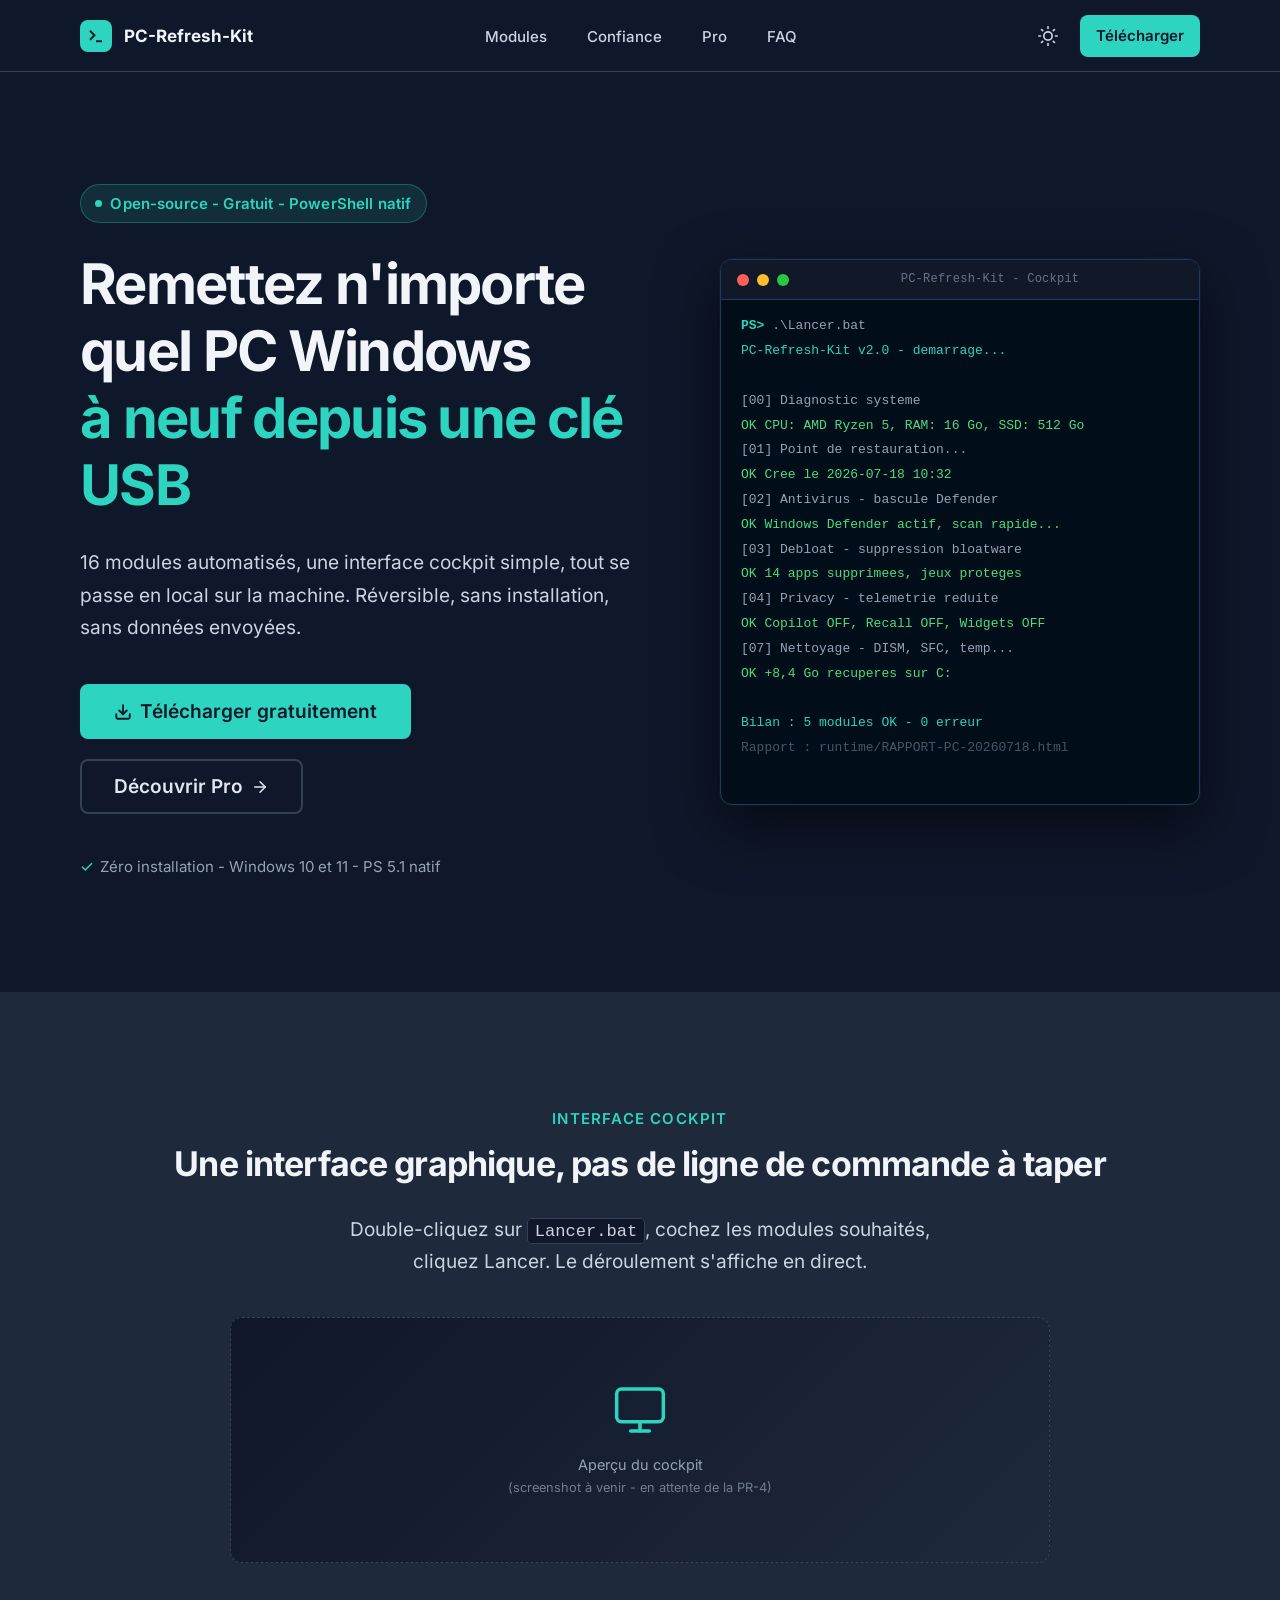
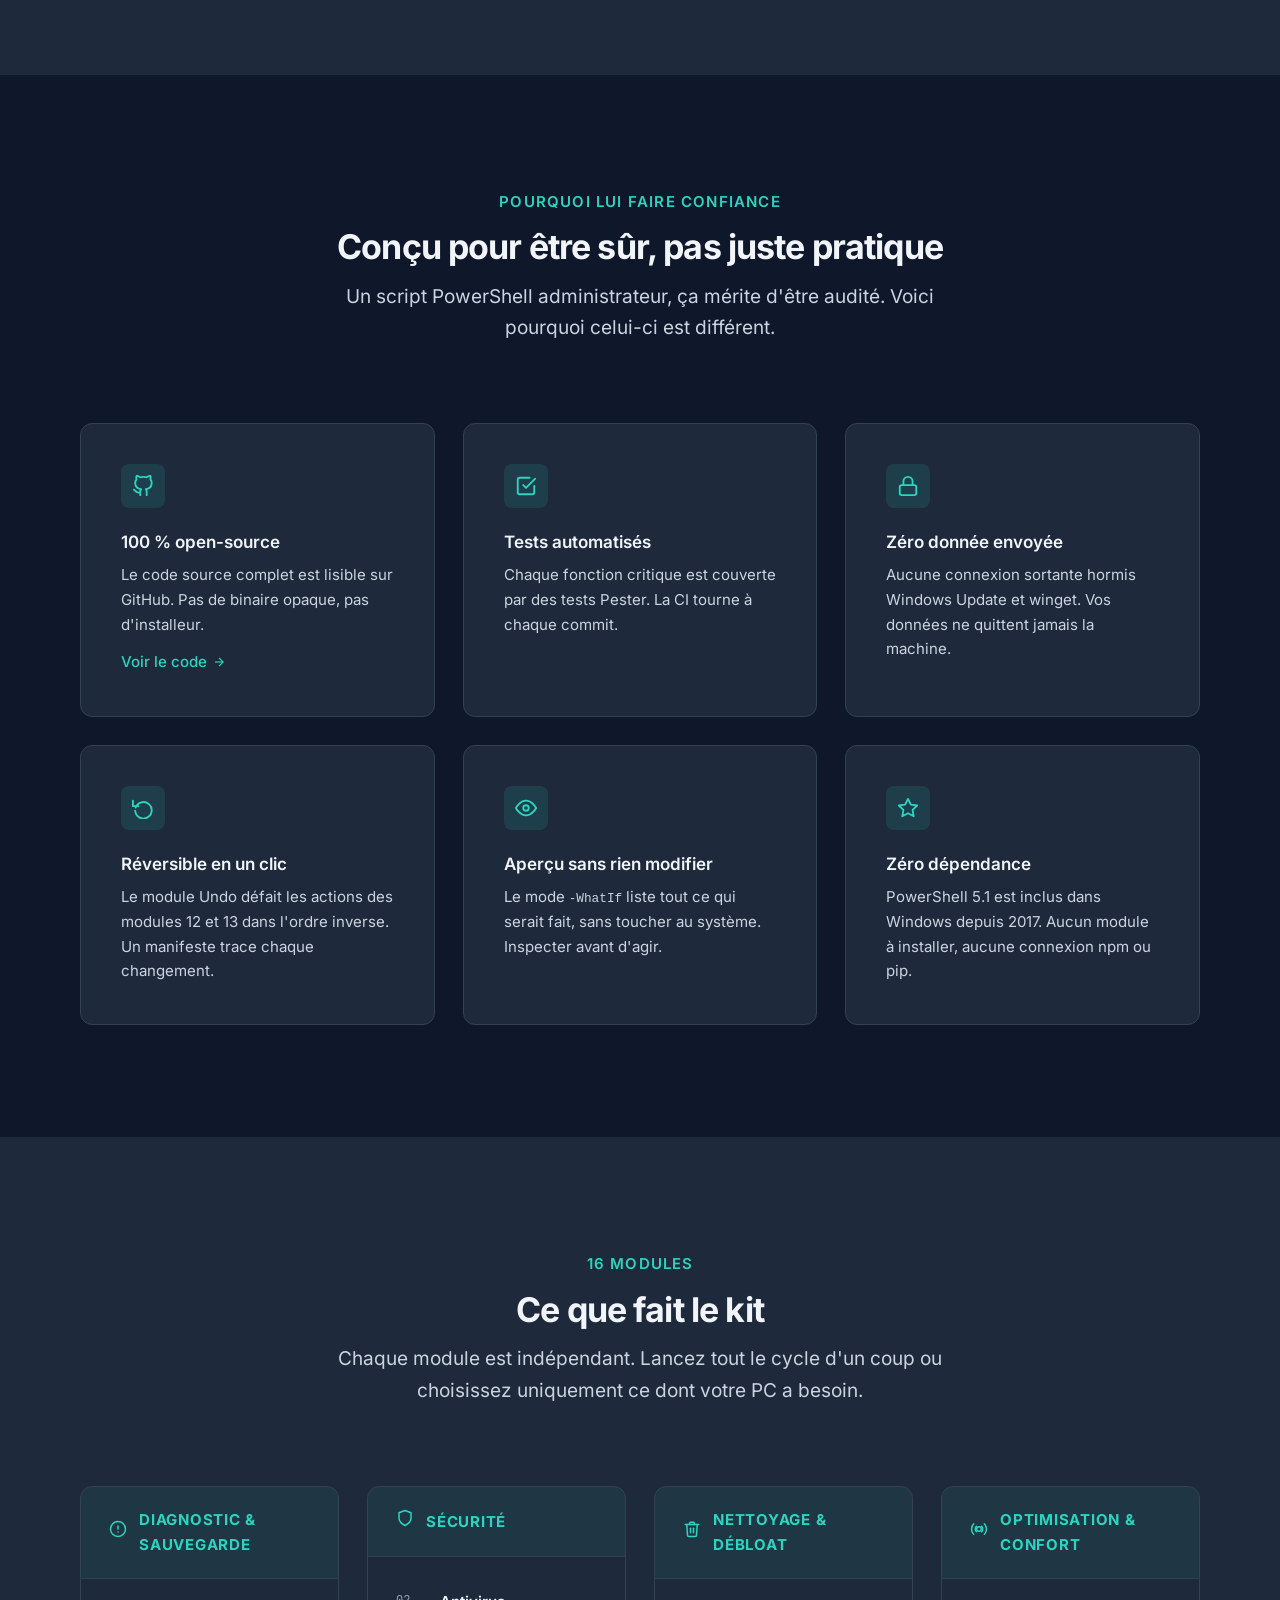
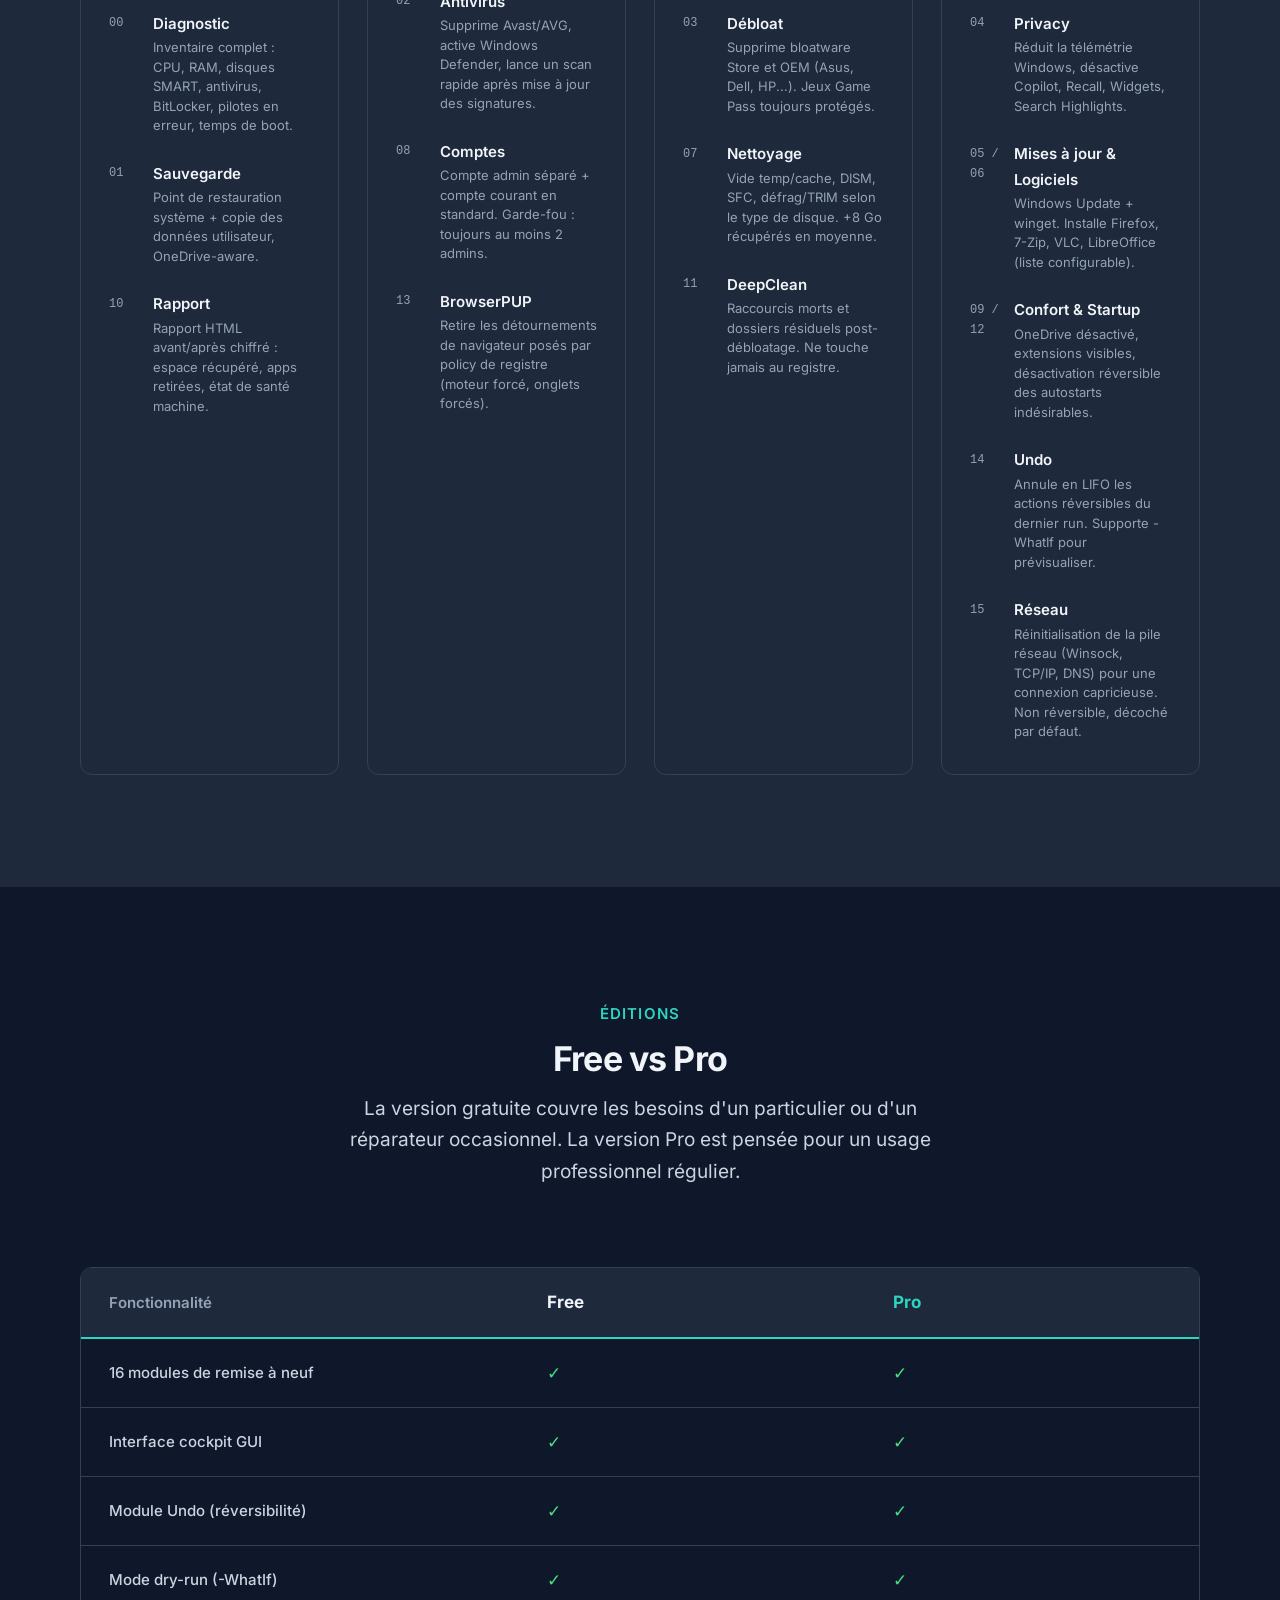
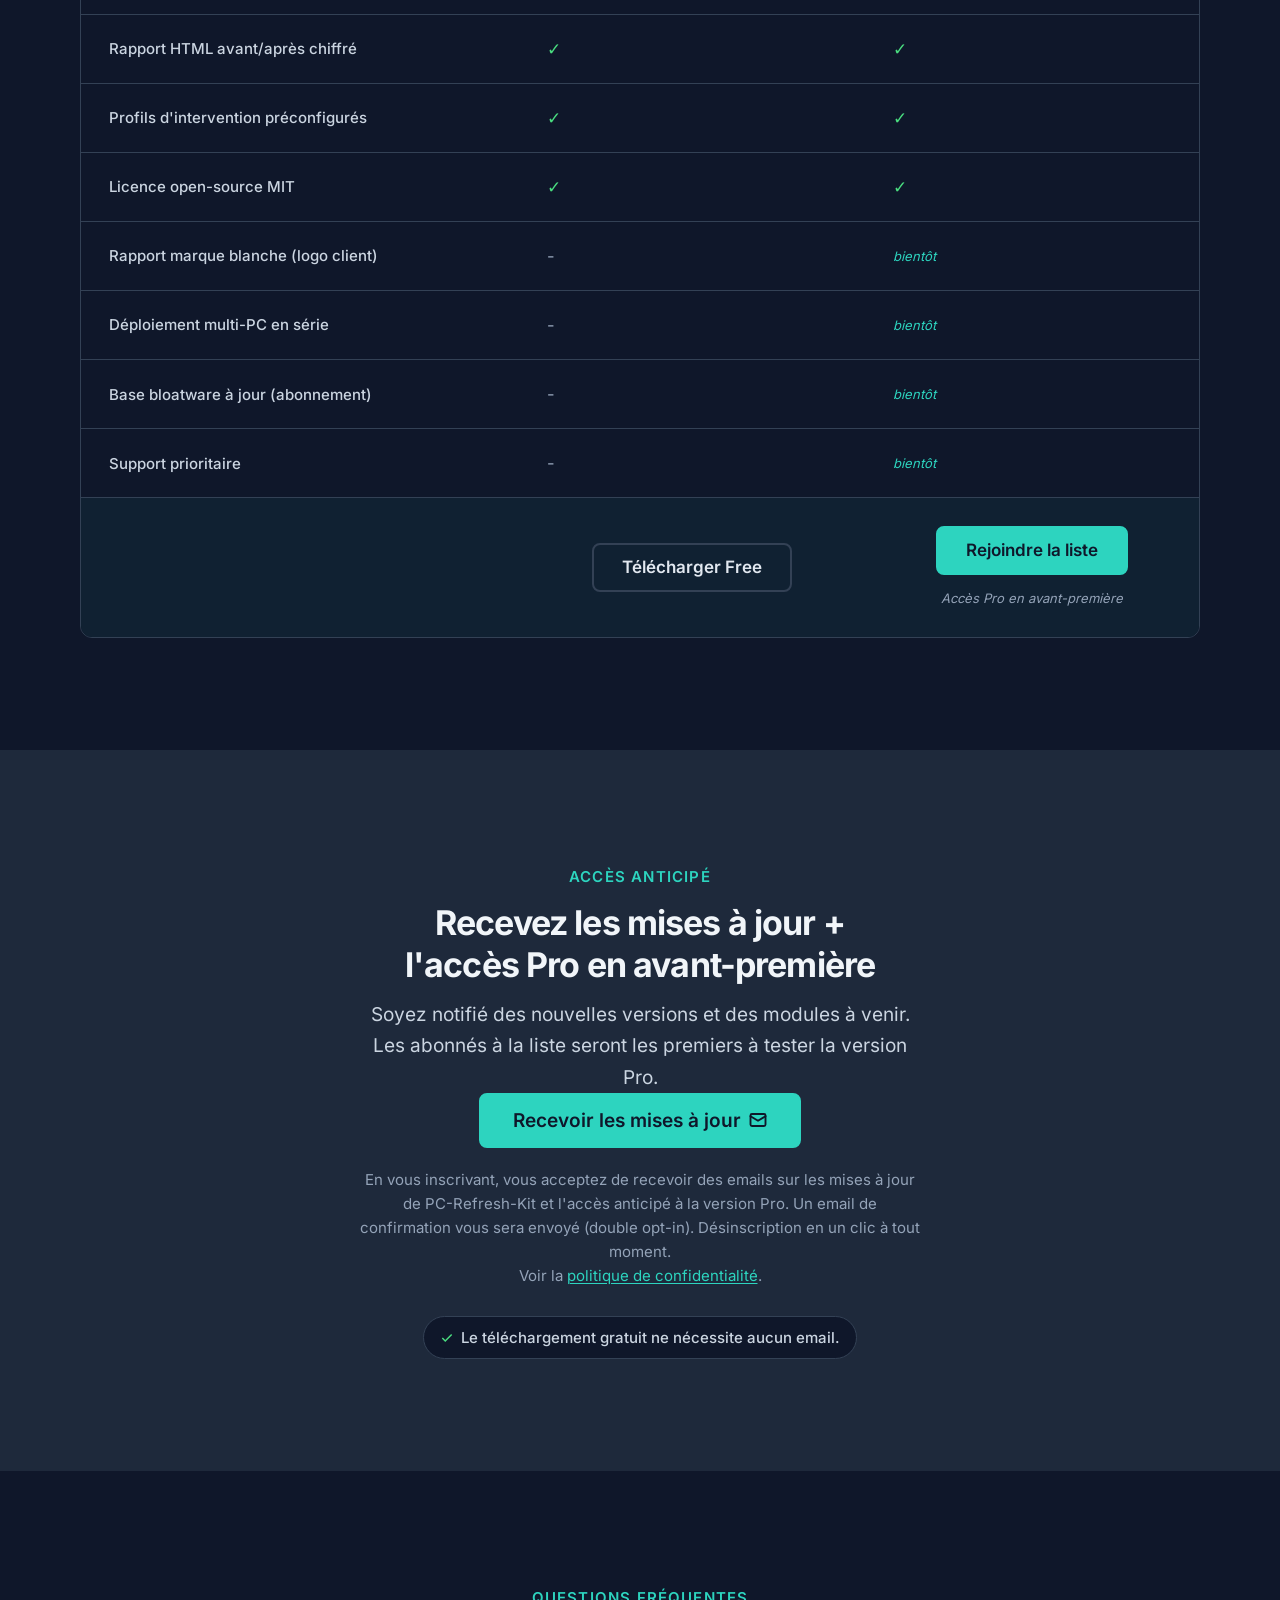
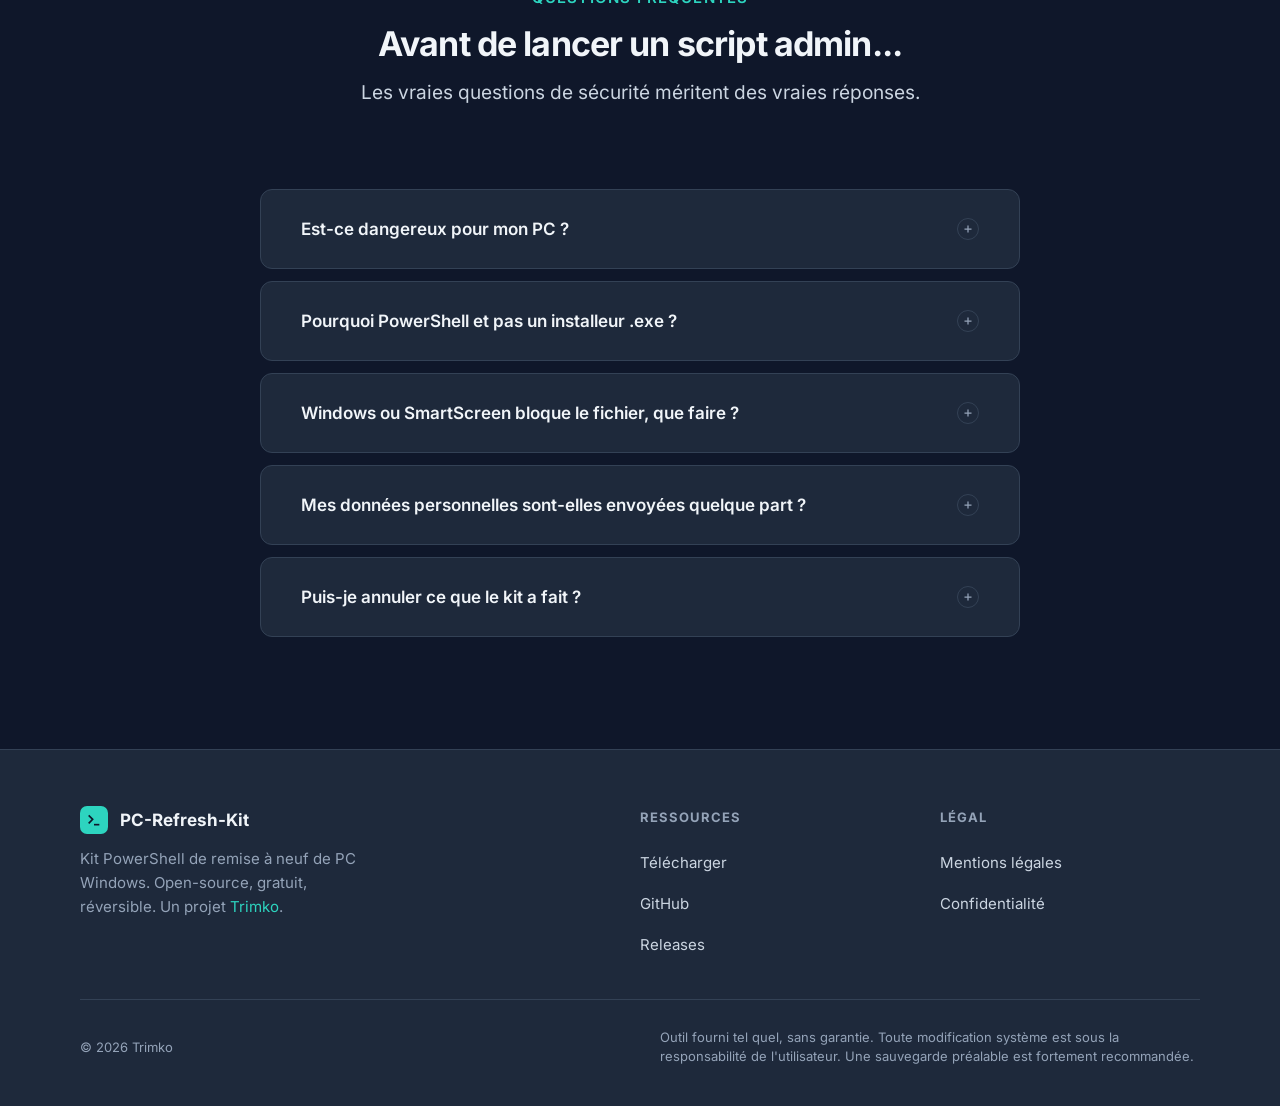
==== commit fb9e242f: "feat: capture email MailerLite (popup au clic, chargement RGPD-friendly)" ====
--- a/index.html
+++ b/index.html
@@ -549,22 +549,23 @@
                 Les abonnés à la liste seront les premiers à tester la version Pro.
             </p>
 
-            <!-- MAILERLITE: formulaire a integrer en Lot C (ID a venir) -->
-            <!-- Le markup ci-dessous est inerte (pas de POST) - à remplacer par le snippet MailerLite -->
-            <div class="newsletter-form-placeholder" role="presentation" aria-label="Formulaire de capture email - en cours d'intégration">
-                <input
-                    type="email"
-                    class="newsletter-form-placeholder__input"
-                    placeholder="votre@email.com"
-                    aria-label="Adresse email"
-                    disabled
-                    aria-disabled="true"
-                >
-                <button class="btn btn--primary" disabled aria-disabled="true">
-                    M'inscrire
+            <!-- MailerLite (popup ySIQA2, compte 431407) - chargement au clic pour rester propre RGPD -->
+            <div class="newsletter-form">
+                <button type="button" class="btn btn--primary btn--lg" id="newsletter-cta">
+                    Recevoir les mises à jour
+                    <svg viewBox="0 0 24 24" fill="none" stroke="currentColor" stroke-width="2.5" stroke-linecap="round" stroke-linejoin="round" aria-hidden="true"><rect x="2" y="4" width="20" height="16" rx="2"/><path d="M22 7l-10 6L2 7"/></svg>
                 </button>
             </div>
-            <!-- FIN MAILERLITE -->
+            <script>
+                document.getElementById('newsletter-cta').addEventListener('click', function () {
+                    if (!window.ml) {
+                        (function (w, d, e, u, f, l, n) { w[f] = w[f] || function () { (w[f].q = w[f].q || []).push(arguments); }, l = d.createElement(e), l.async = 1, l.src = u, n = d.getElementsByTagName(e)[0], n.parentNode.insertBefore(l, n); })(window, document, 'script', 'https://assets.mailerlite.com/js/universal.js', 'ml');
+                        ml('account', '431407');
+                    }
+                    ml('show', 'ySIQA2', true);
+                });
+            </script>
+            <!-- FIN MailerLite -->
 
             <p class="newsletter-disclaimer">
                 En vous inscrivant, vous acceptez de recevoir des emails sur les mises à jour de PC-Refresh-Kit
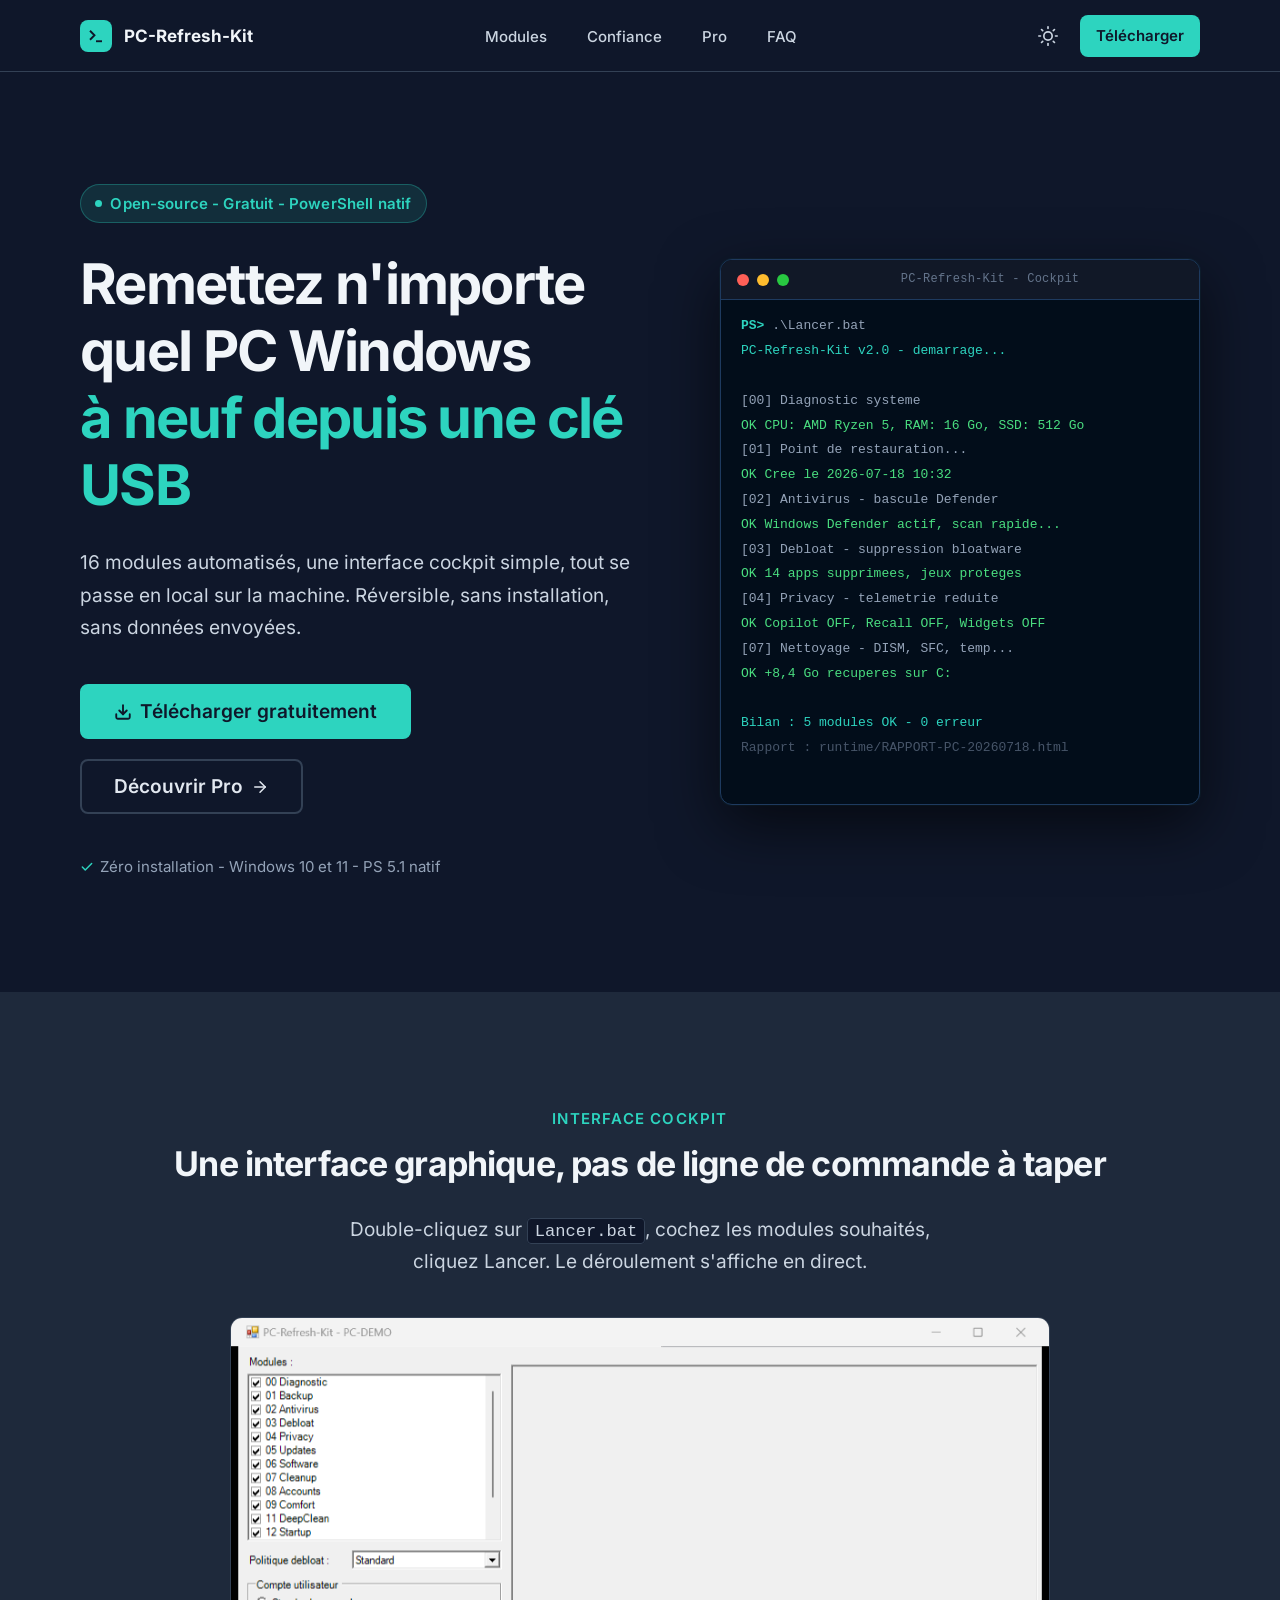
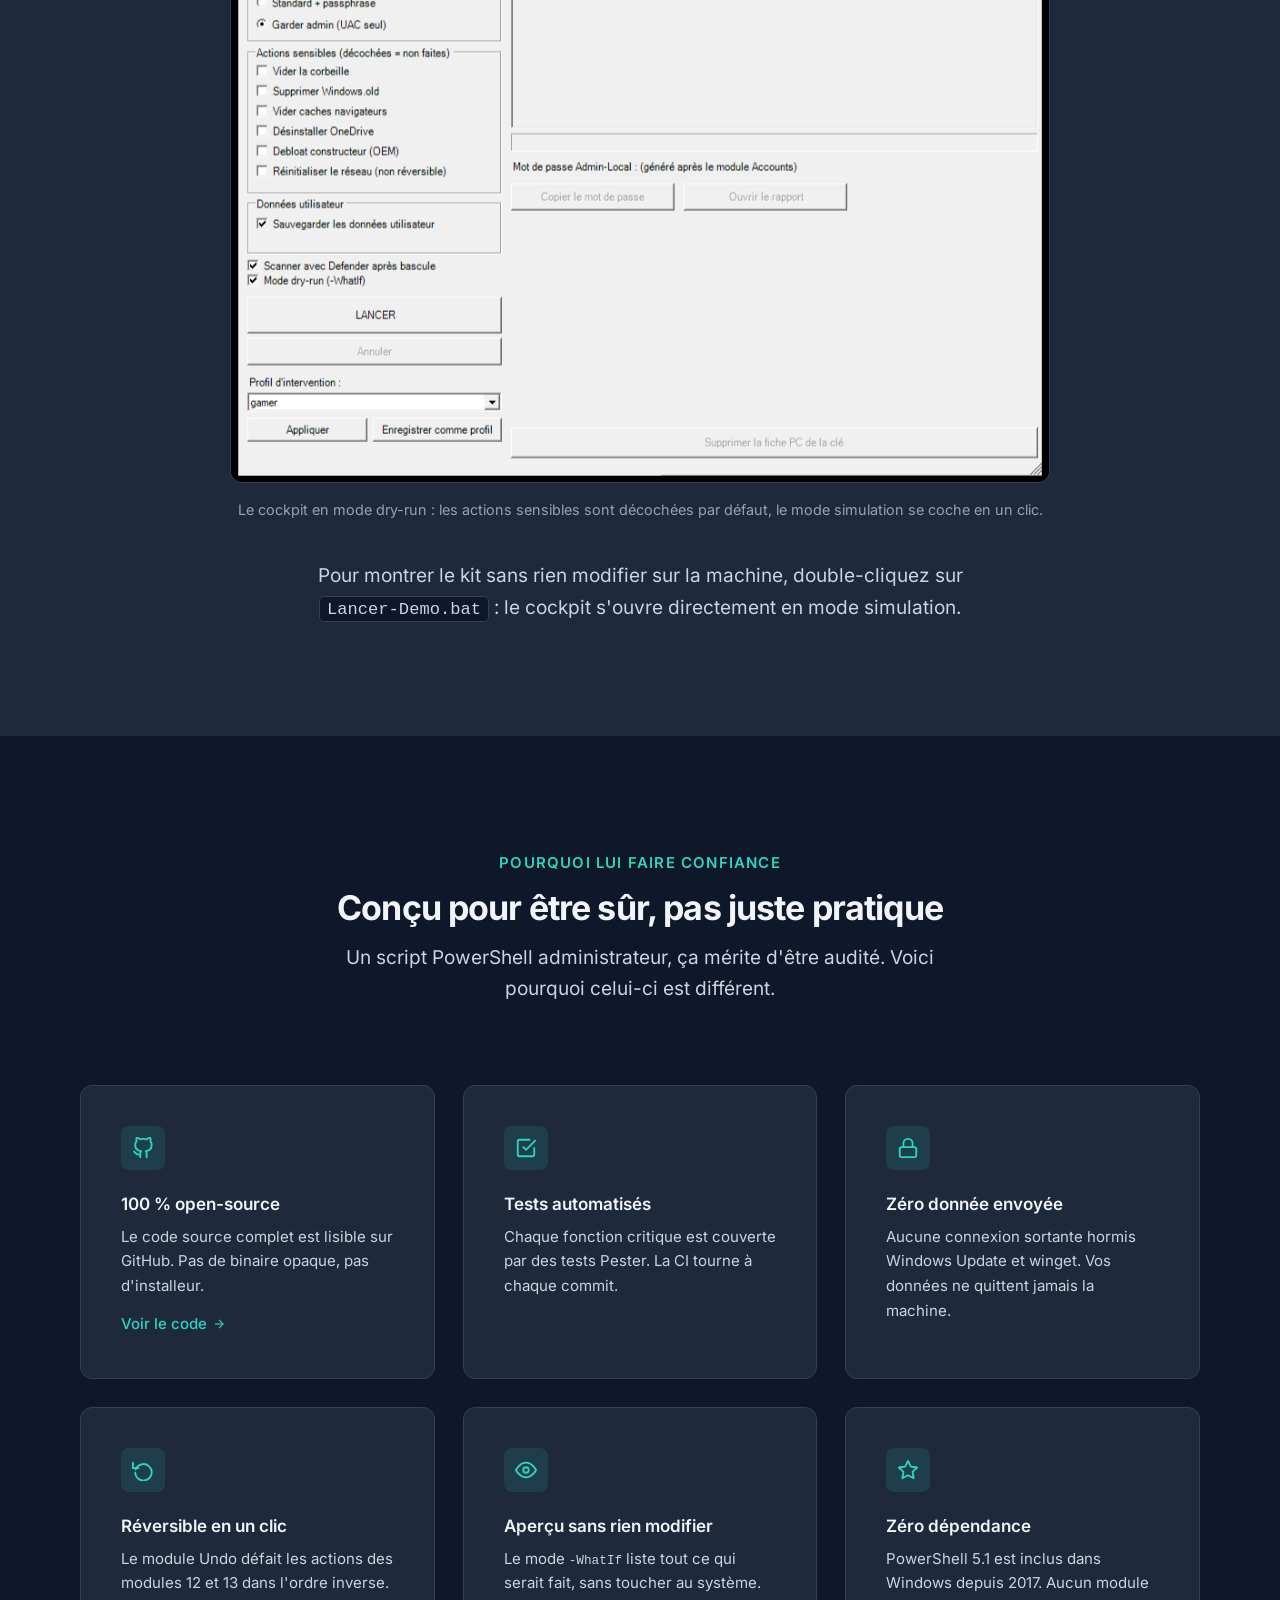
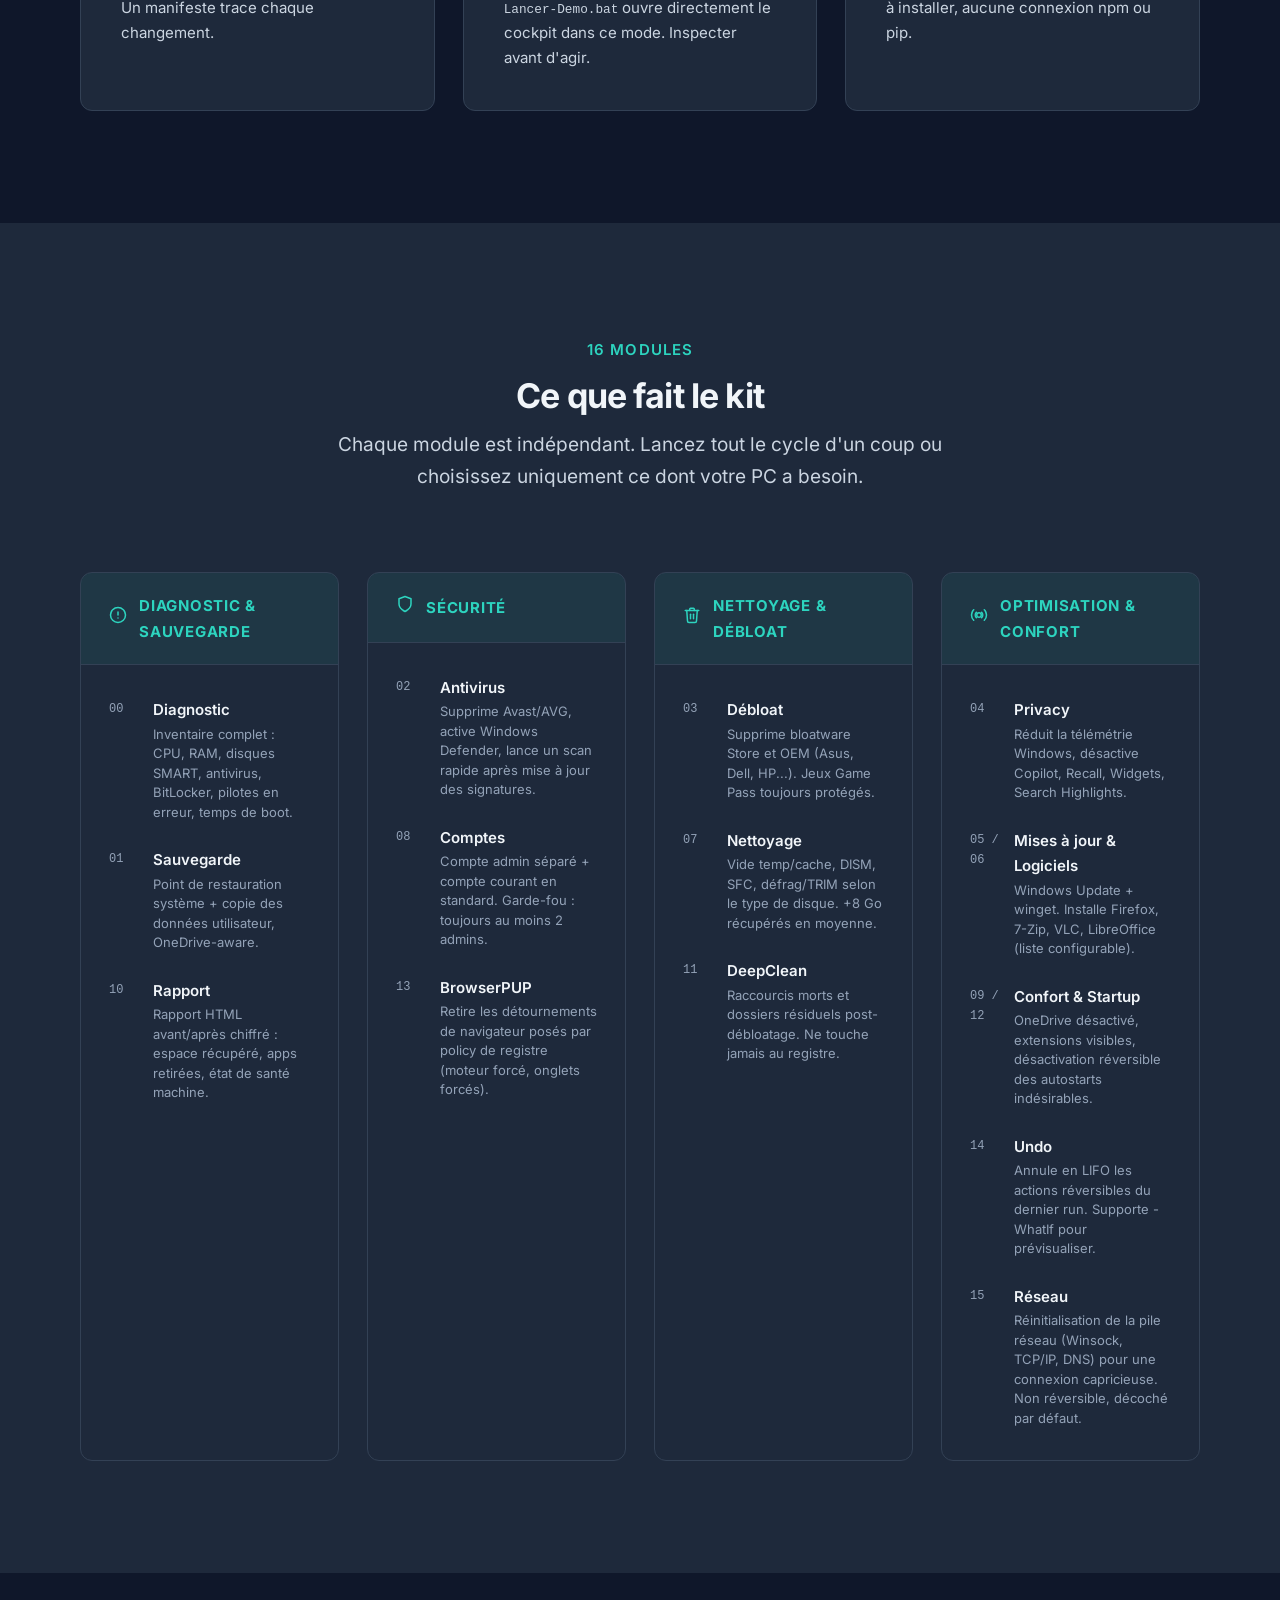
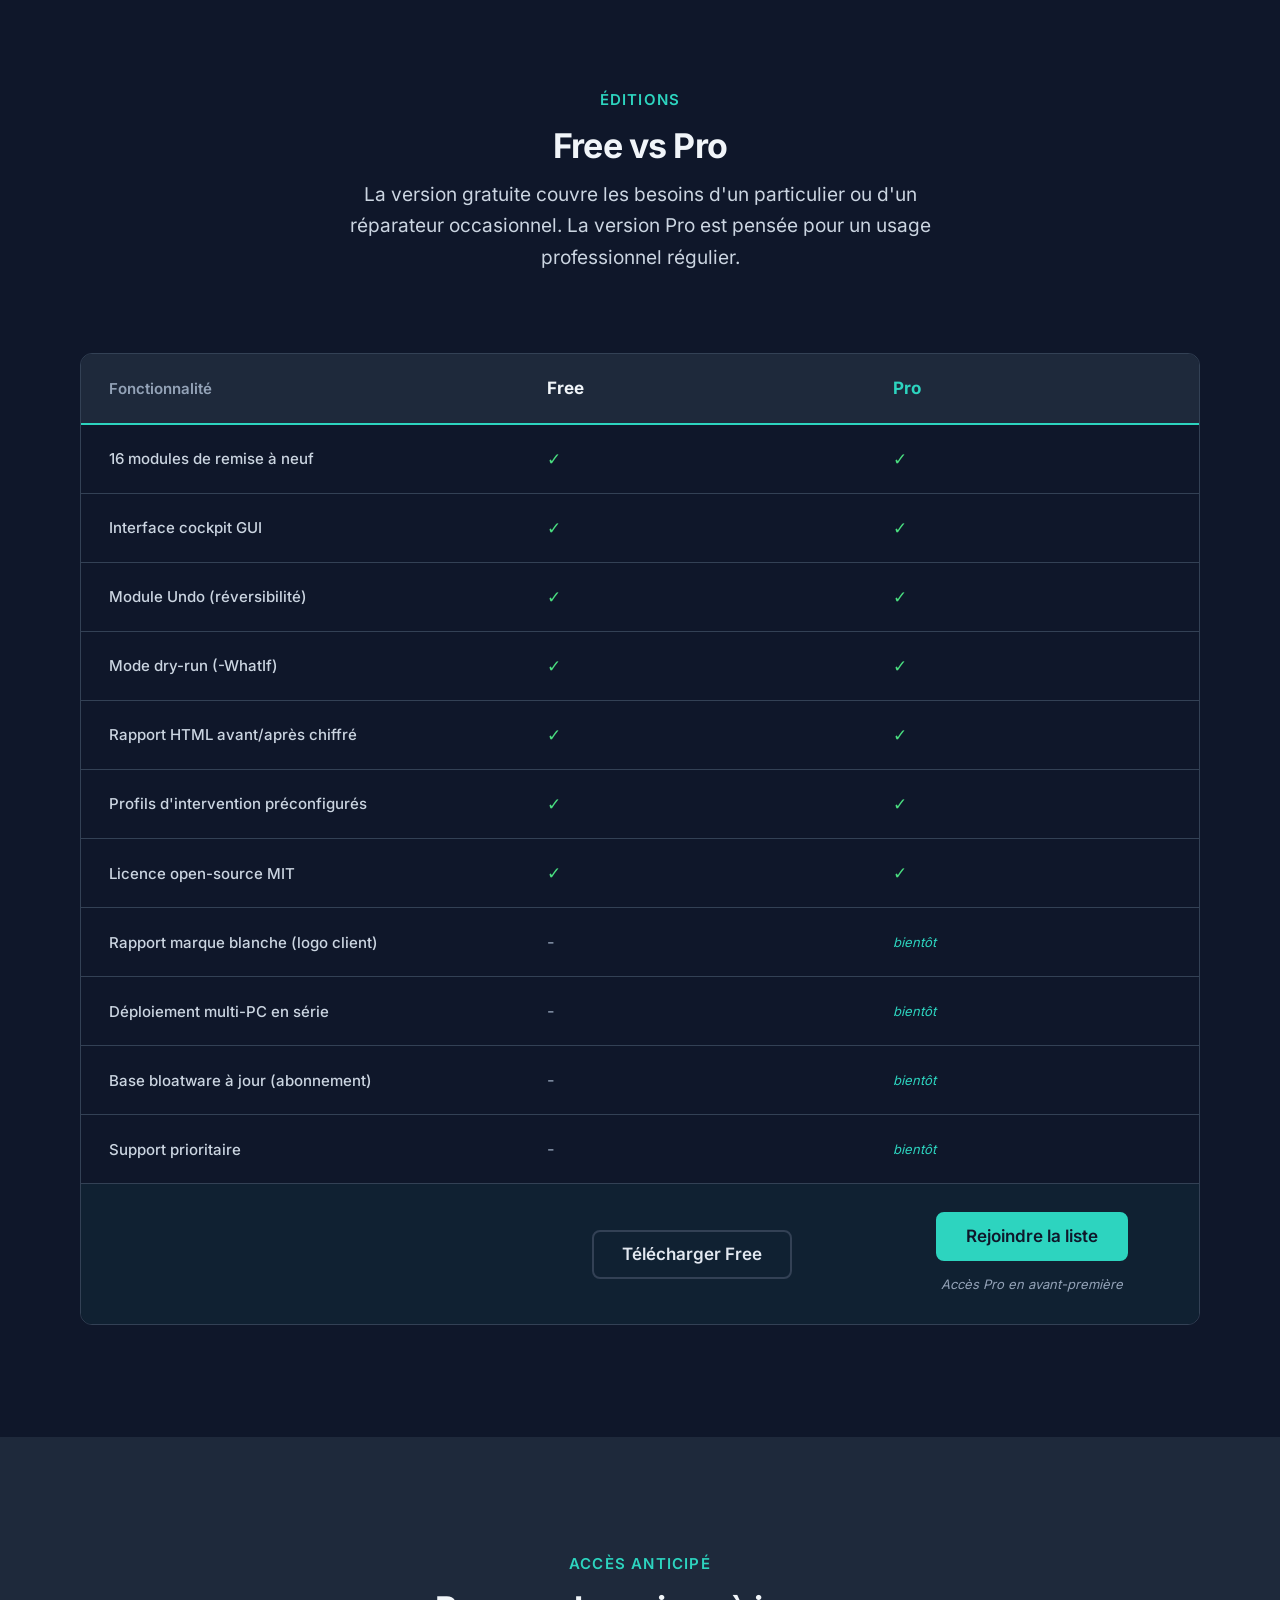
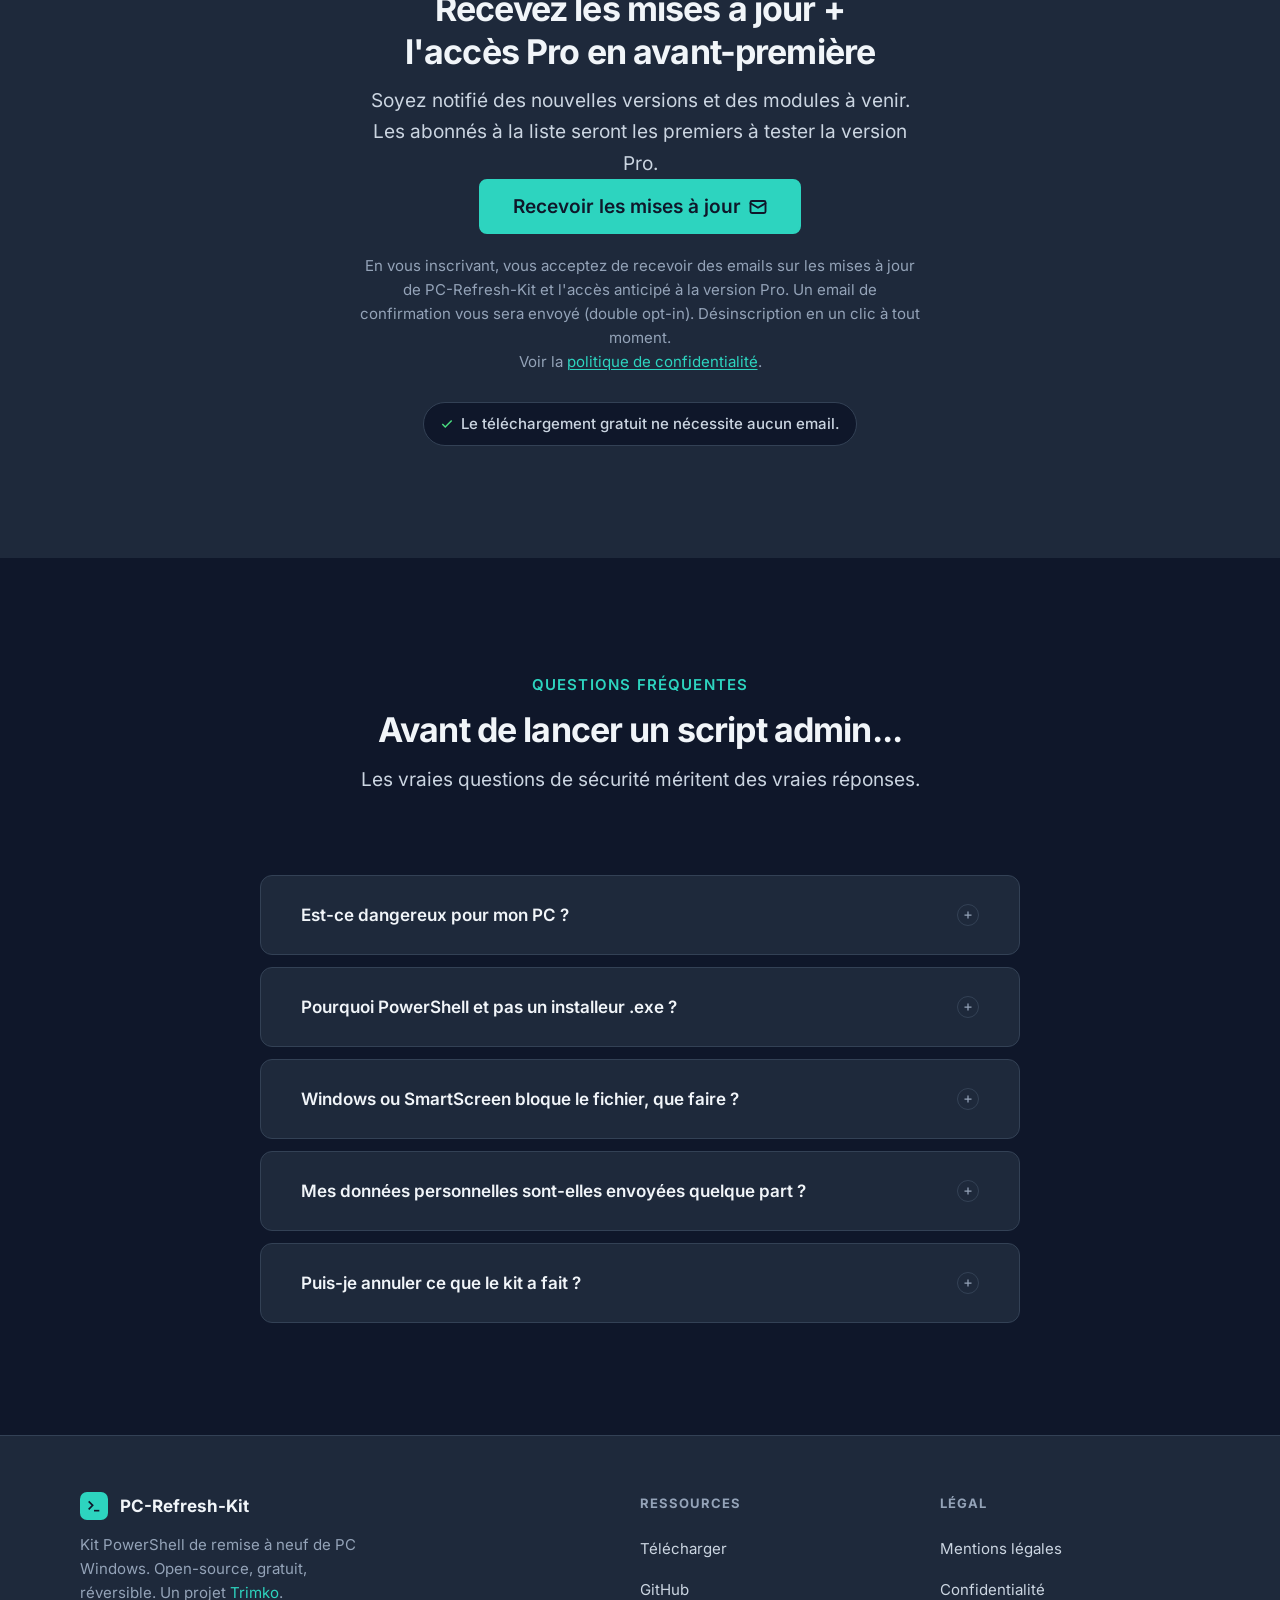
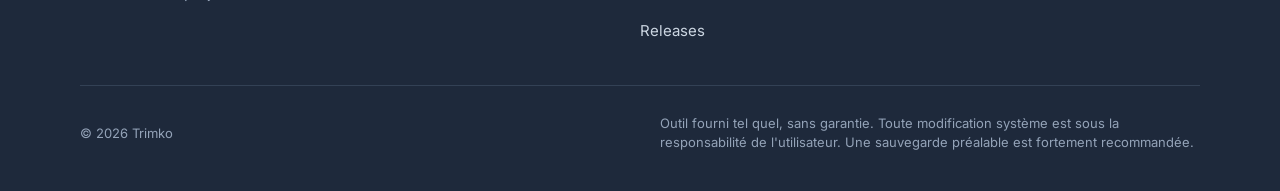
==== commit b6047e00: "feat: capture réelle du cockpit et mise en avant du mode démonstration - remplace le placeholder de " ====
--- a/index.html
+++ b/index.html
@@ -158,34 +158,22 @@
             cochez les modules souhaités, cliquez Lancer. Le déroulement s'affiche en direct.
         </p>
 
-        <!-- Placeholder image cockpit GUI -->
-        <figure style="
-            width: 100%;
-            max-width: 820px;
-            margin: 0 auto;
-            background: linear-gradient(135deg, #0f172a 0%, #1e293b 100%);
-            border: 1px dashed var(--color-border);
-            border-radius: 12px;
-            padding: 4rem 2rem;
-            display: flex;
-            flex-direction: column;
-            align-items: center;
-            justify-content: center;
-            gap: 1rem;
-        " role="img" aria-label="Aperçu du cockpit GUI - image à venir">
-            <svg width="56" height="56" viewBox="0 0 24 24" fill="none" stroke="var(--color-accent)" stroke-width="1.5" stroke-linecap="round" stroke-linejoin="round" aria-hidden="true">
-                <rect x="2" y="3" width="20" height="14" rx="2"/><line x1="8" y1="21" x2="16" y2="21"/><line x1="12" y1="17" x2="12" y2="21"/>
-            </svg>
-            <figcaption style="color: var(--color-text-muted); font-size: 0.9rem; text-align: center; line-height: 1.5;">
-                Aperçu du cockpit<br>
-                <span style="font-size: 0.8rem; opacity: 0.7;">
-                    (screenshot à venir - en attente de la PR-4)
-                </span>
+        <figure style="width: 100%; max-width: 820px; margin: 0 auto;">
+            <img src="img/gui-cockpit.png"
+                 alt="Cockpit graphique de PC-Refresh-Kit : liste des modules à cocher, profils d'intervention, actions sensibles décochées par défaut, journal d'exécution à droite"
+                 width="900" height="840" loading="lazy" decoding="async"
+                 style="width: 100%; height: auto; border-radius: 12px; border: 1px solid var(--color-border); display: block;">
+            <figcaption style="color: var(--color-text-muted); font-size: 0.9rem; text-align: center; line-height: 1.5; margin-top: 1rem;">
+                Le cockpit en mode dry-run : les actions sensibles sont décochées par défaut,
+                le mode simulation se coche en un clic.
             </figcaption>
         </figure>
-        <!-- Fichier attendu : img/gui-cockpit.png -->
-        <!-- Remplacer le bloc <figure> ci-dessus par : -->
-        <!-- <img src="img/gui-cockpit.png" alt="Cockpit GUI de PC-Refresh-Kit" style="max-width:820px; border-radius:12px; border:1px solid var(--color-border); margin: 0 auto;"> -->
+
+        <p class="section__subtitle" style="margin-top: 2.5rem;">
+            Pour montrer le kit sans rien modifier sur la machine, double-cliquez sur
+            <code style="font-family: monospace; background: var(--color-bg); padding: 0.15em 0.4em; border-radius: 4px; border: 1px solid var(--color-border); font-size: 0.9em;">Lancer-Demo.bat</code> :
+            le cockpit s'ouvre directement en mode simulation.
+        </p>
     </div>
 </section>
 
@@ -251,7 +239,7 @@
                     <svg viewBox="0 0 24 24"><path d="M1 12s4-8 11-8 11 8 11 8-4 8-11 8-11-8-11-8z"/><circle cx="12" cy="12" r="3"/></svg>
                 </div>
                 <h3 class="trust-card__title">Aperçu sans rien modifier</h3>
-                <p class="trust-card__text">Le mode <code style="font-size: 0.85em;">-WhatIf</code> liste tout ce qui serait fait, sans toucher au système. Inspecter avant d'agir.</p>
+                <p class="trust-card__text">Le mode <code style="font-size: 0.85em;">-WhatIf</code> liste tout ce qui serait fait, sans toucher au système. <code style="font-size: 0.85em;">Lancer-Demo.bat</code> ouvre directement le cockpit dans ce mode. Inspecter avant d'agir.</p>
             </article>
 
             <!-- Zéro dépendance -->
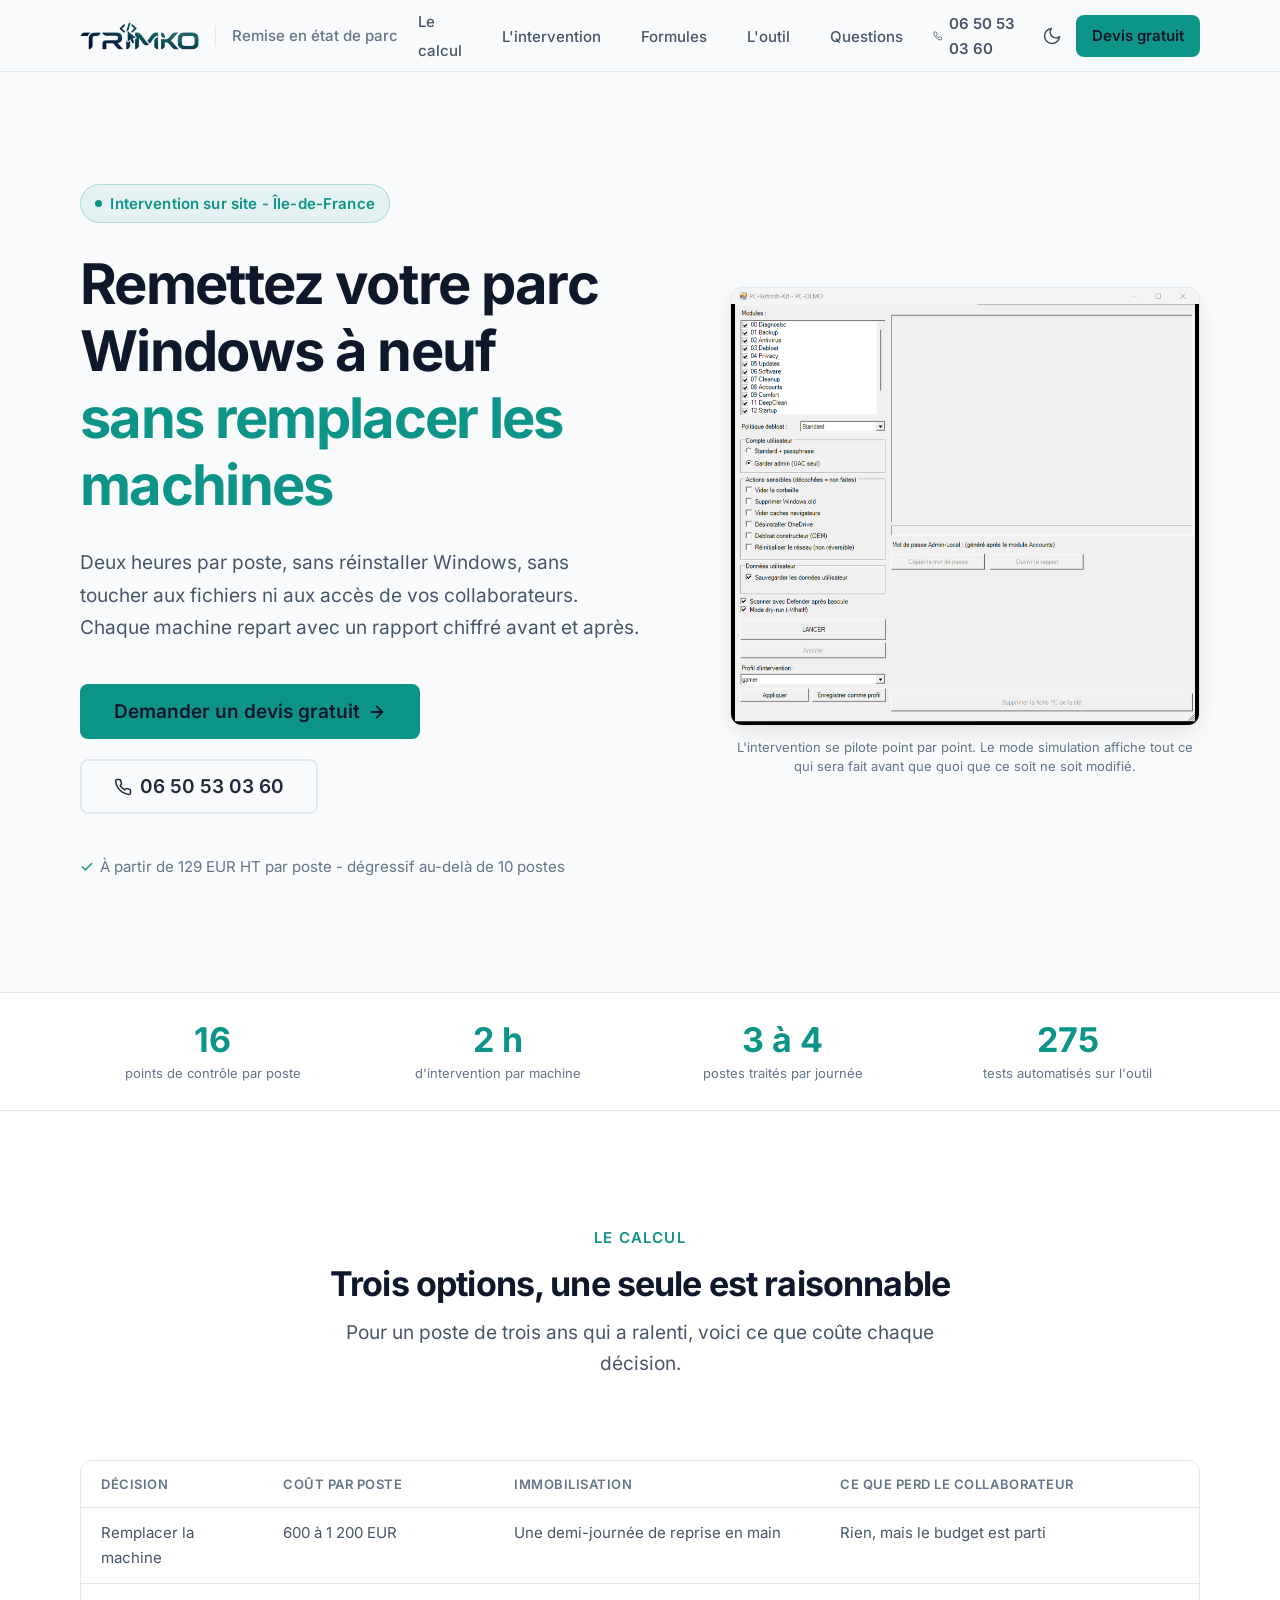
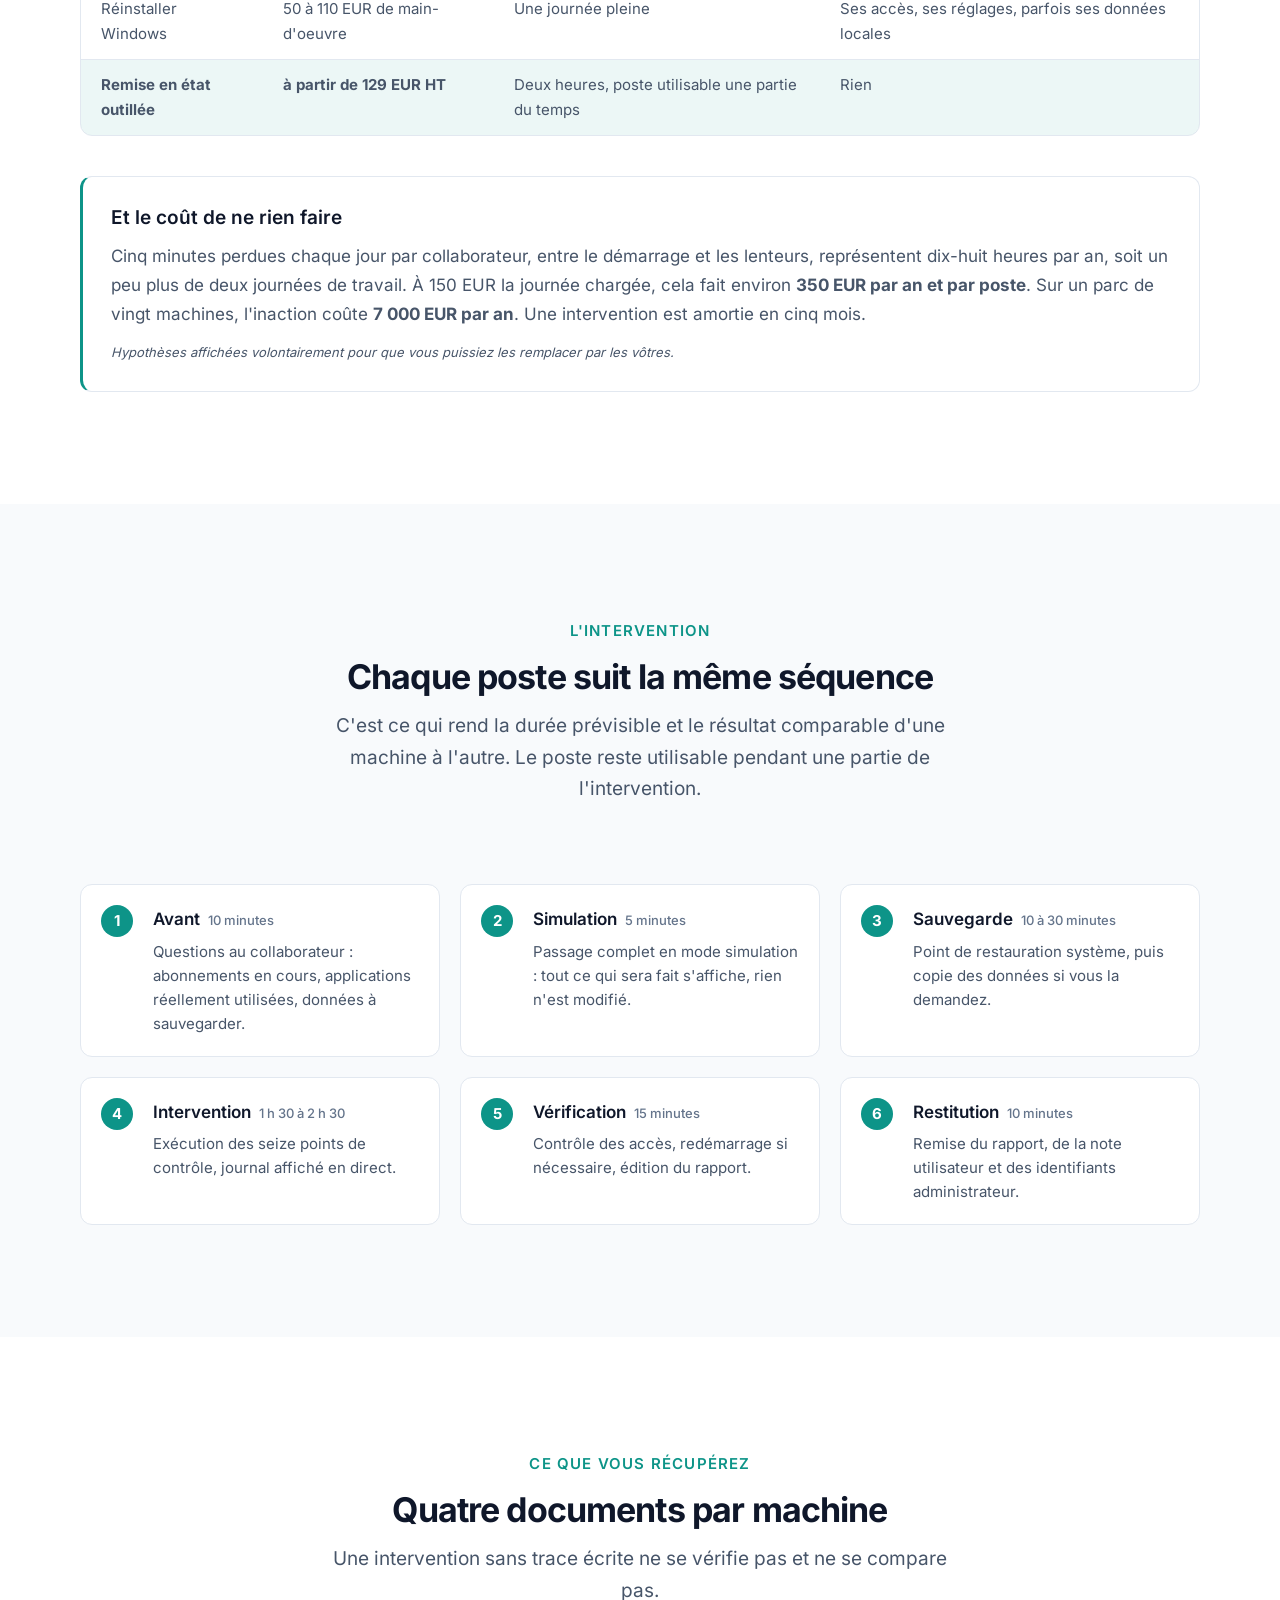
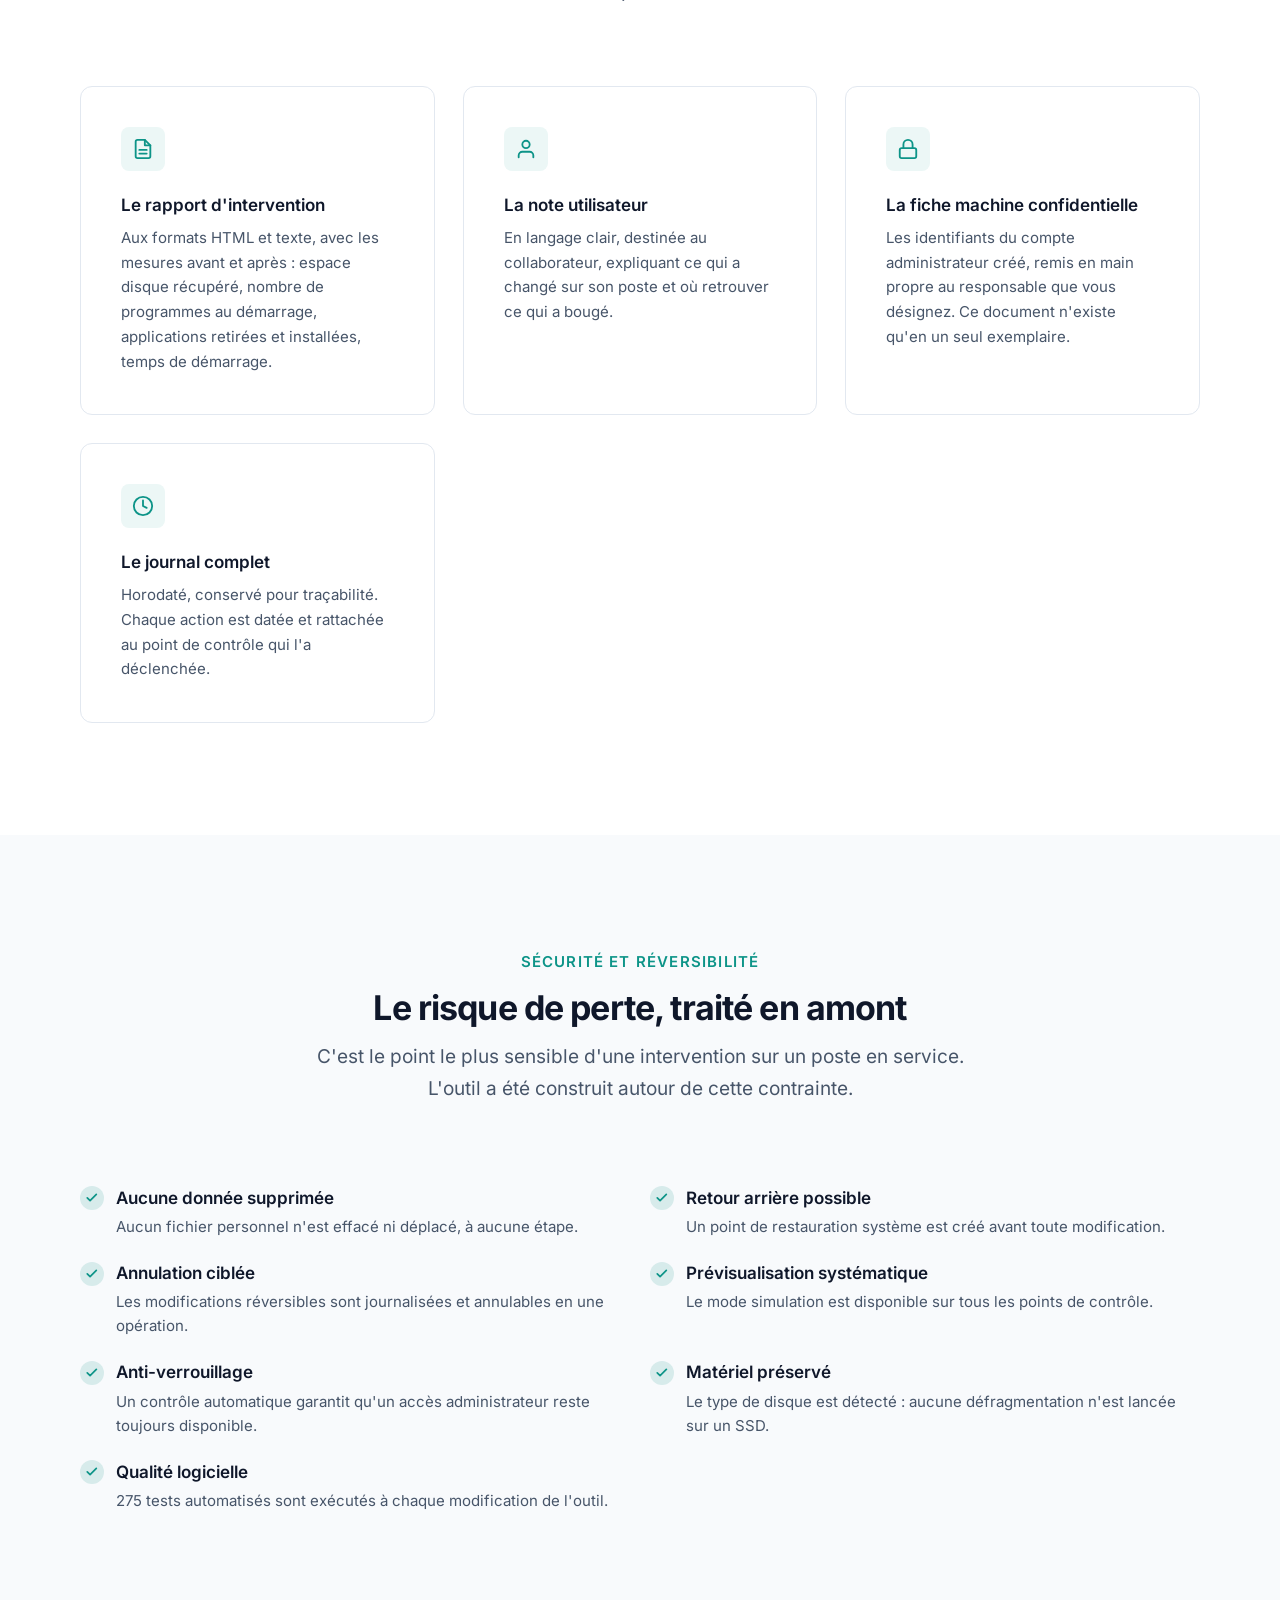
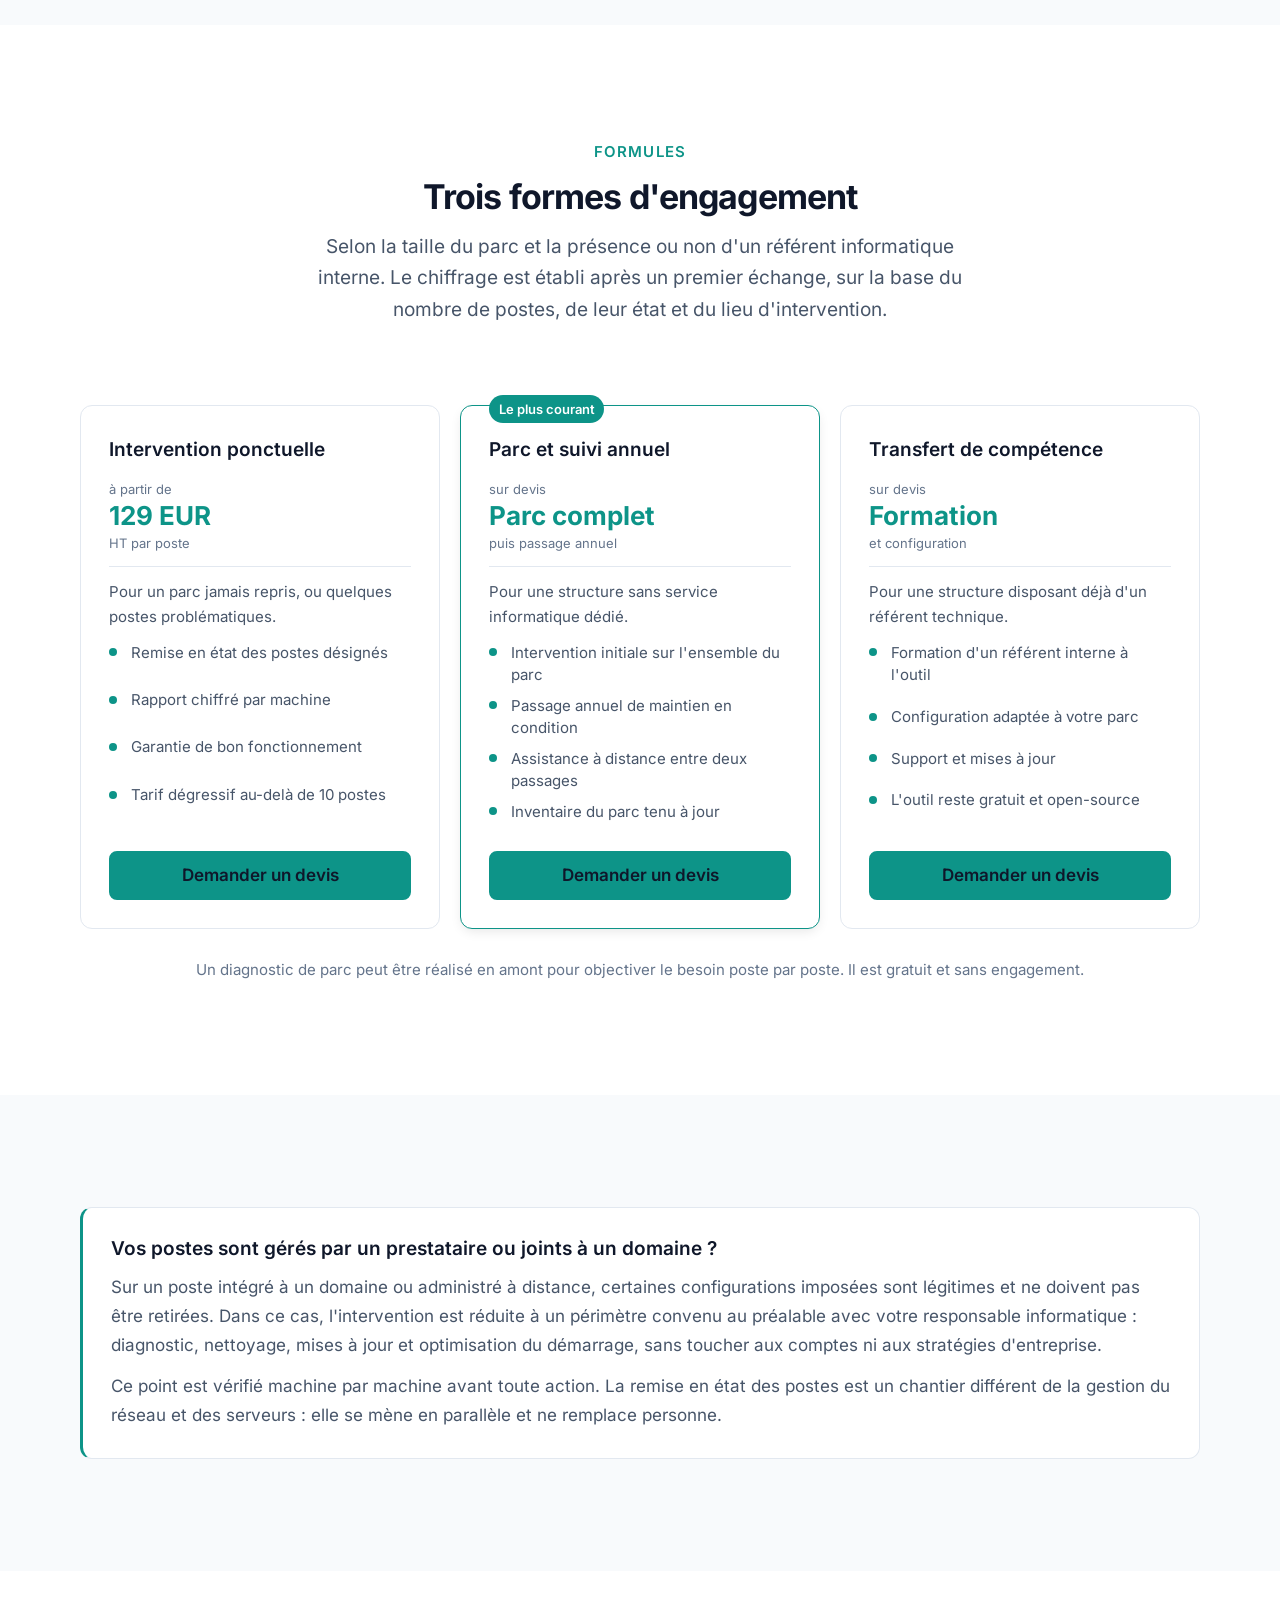
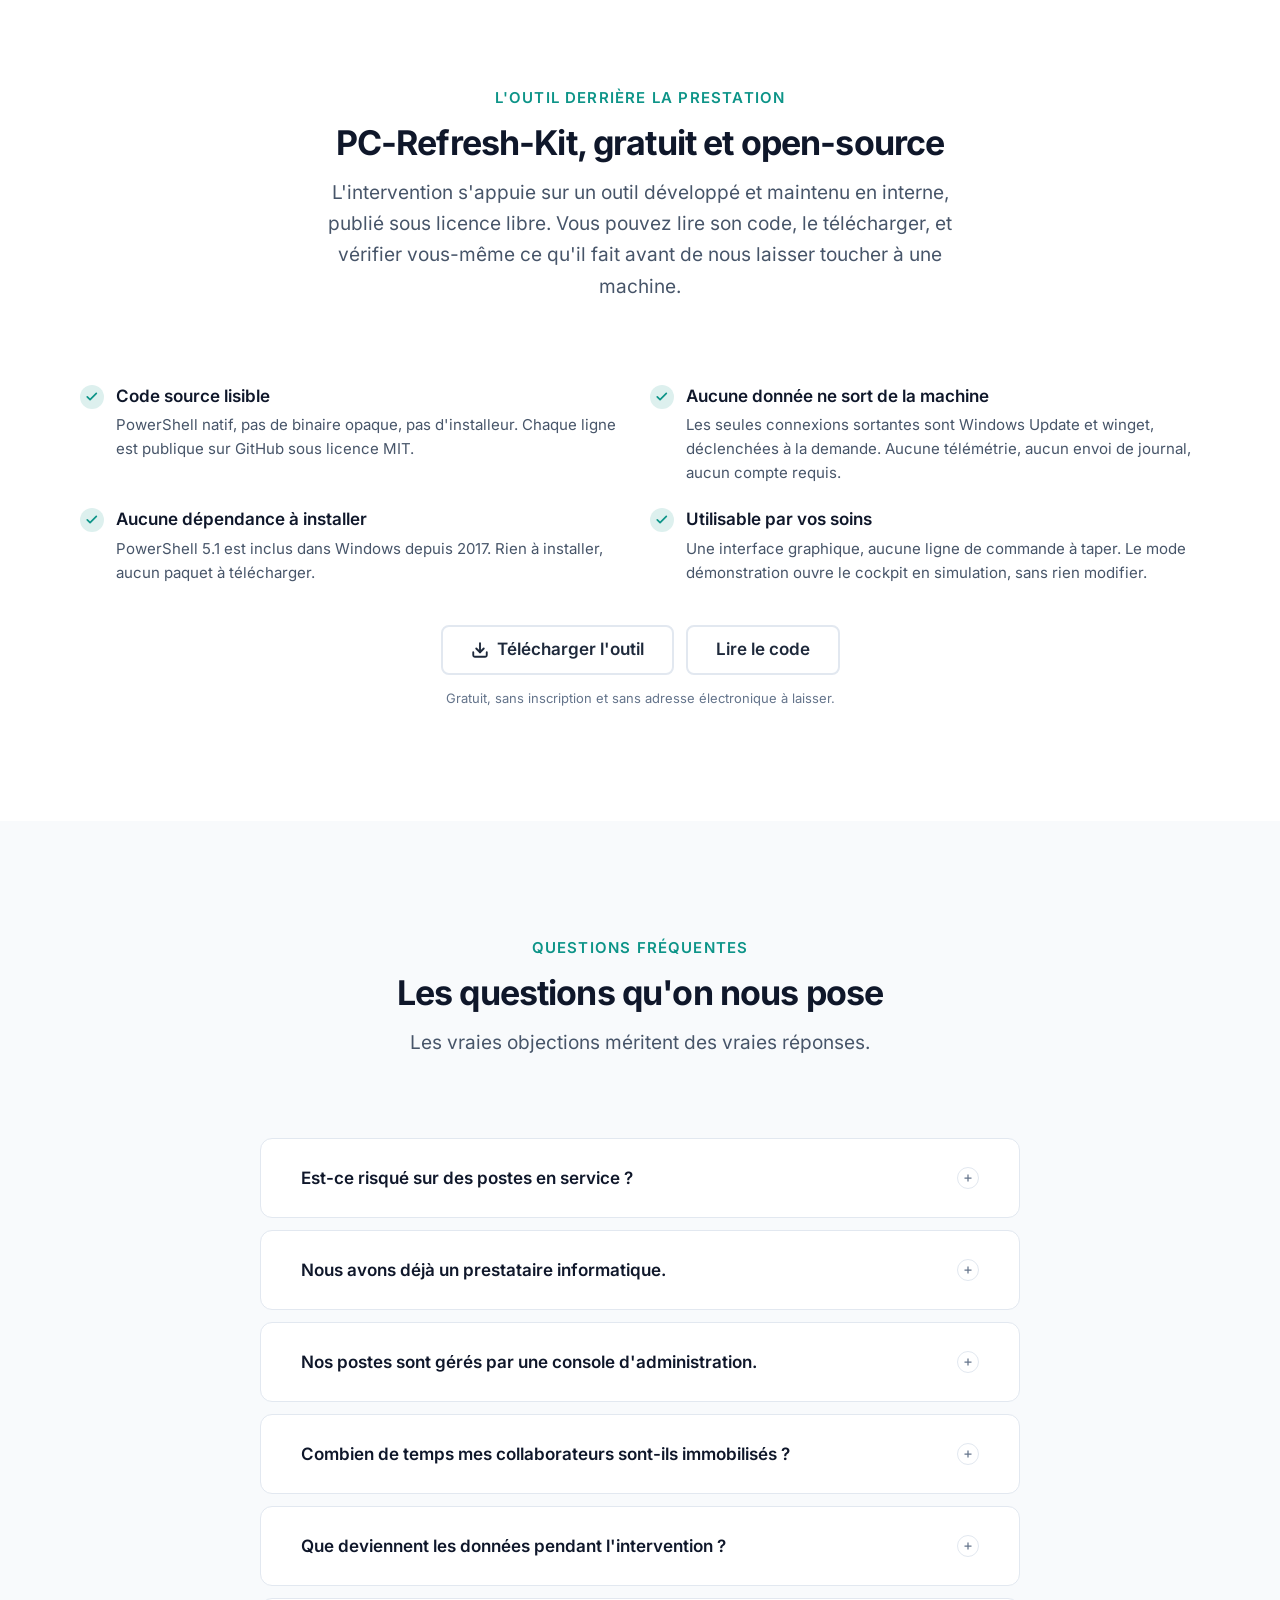
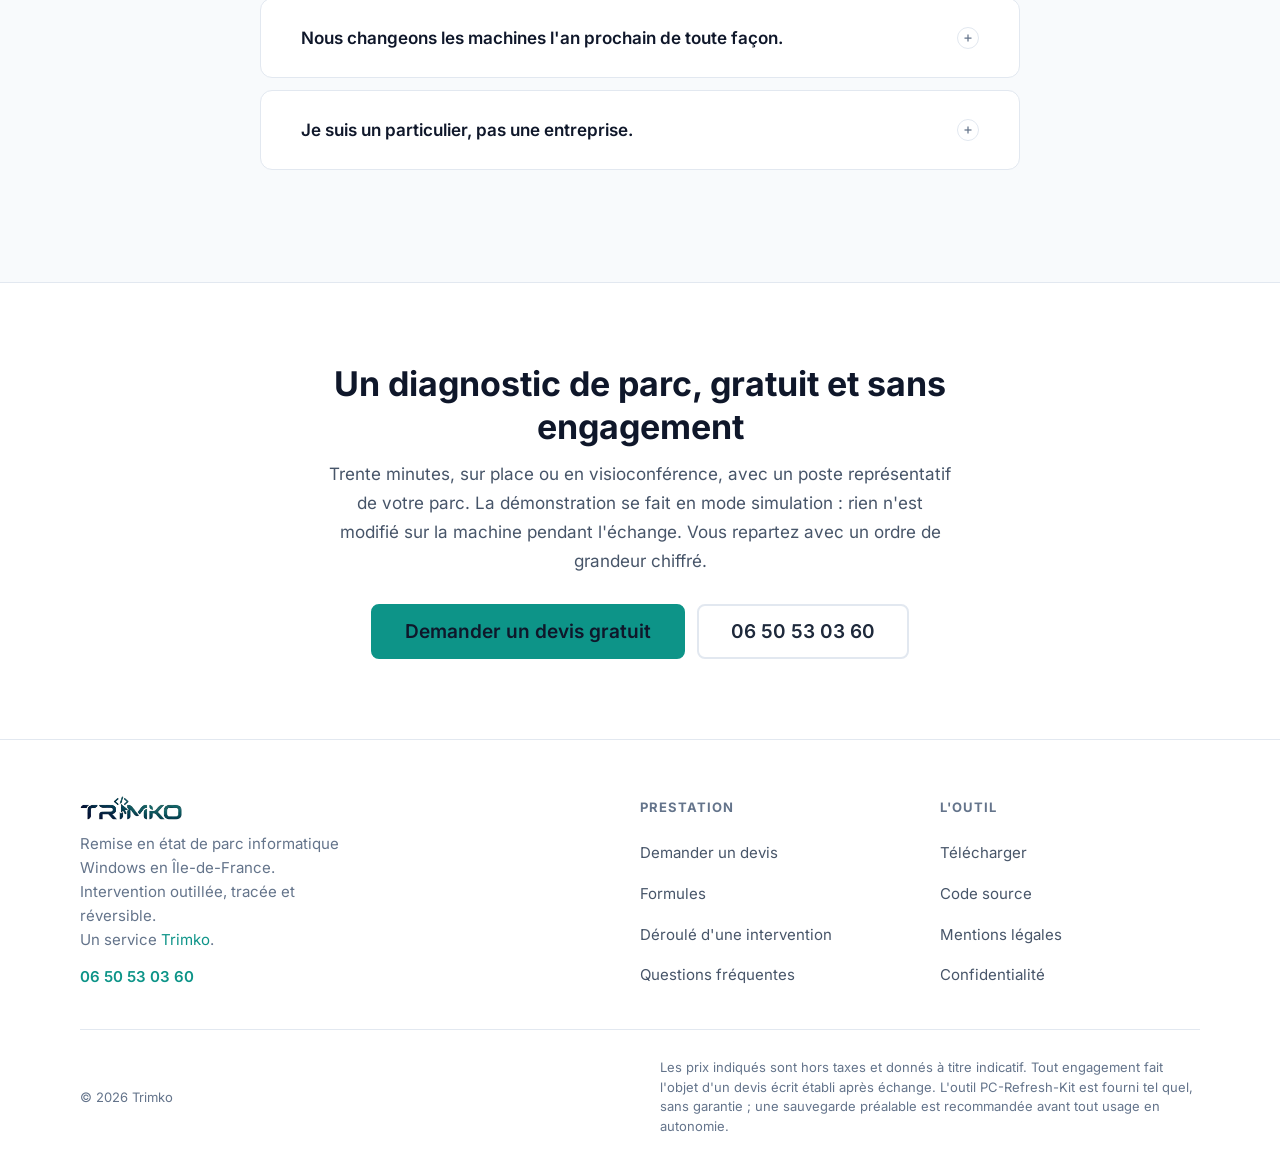
==== commit dbaf610c: "feat: refonte commerciale de la page d'accueil La page vendait un outil gratuit avec une edition Pro" ====
--- a/index.html
+++ b/index.html
@@ -1,39 +1,75 @@
 <!DOCTYPE html>
-<html lang="fr" data-theme="dark">
+<html lang="fr" data-theme="light">
 <head>
     <meta charset="UTF-8">
     <meta name="viewport" content="width=device-width, initial-scale=1.0">
-    <meta name="description" content="PC-Refresh-Kit - Remettez n'importe quel PC Windows à neuf depuis une clé USB. 16 modules, GUI cockpit, réversible. Gratuit et open-source.">
-    <meta name="keywords" content="PC remise à neuf, PowerShell, Windows 10, Windows 11, debloat, nettoyage PC, outil réparateur, open-source">
+    <meta name="description" content="Remise en état de parc informatique Windows en Île-de-France. Deux heures par poste, sans réinstallation, rapport chiffré avant et après. À partir de 129 EUR HT par poste.">
+    <meta name="keywords" content="remise en état parc informatique, optimisation poste de travail entreprise, nettoyage PC professionnel, maintenance informatique TPE, prestataire informatique Val-de-Marne">
     <meta name="robots" content="index, follow">
     <meta name="author" content="Trimko">
 
     <!-- Open Graph -->
-    <meta property="og:title" content="PC-Refresh-Kit - Remettez un PC Windows à neuf depuis une clé USB">
-    <meta property="og:description" content="16 modules PowerShell, interface GUI cockpit, 100 % local, réversible. Gratuit et open-source.">
+    <meta property="og:title" content="Remise en état de parc Windows sans remplacer les machines - Trimko">
+    <meta property="og:description" content="Deux heures par poste, sans réinstallation, sans toucher aux fichiers ni aux accès. Rapport chiffré avant et après. À partir de 129 EUR HT par poste.">
     <meta property="og:url" content="https://kit.trimko.com/">
     <meta property="og:type" content="website">
-    <meta property="og:site_name" content="PC-Refresh-Kit">
+    <meta property="og:site_name" content="Trimko">
     <meta property="og:locale" content="fr_FR">
+    <meta property="og:image" content="https://kit.trimko.com/img/og-cover.png">
+    <meta property="og:image:width" content="1200">
+    <meta property="og:image:height" content="630">
+    <meta property="og:image:alt" content="Remettez votre parc Windows à neuf sans le remplacer">
 
     <!-- Twitter Card -->
-    <meta name="twitter:card" content="summary">
-    <meta name="twitter:title" content="PC-Refresh-Kit - Remettez un PC Windows à neuf">
-    <meta name="twitter:description" content="16 modules PowerShell, GUI cockpit, 100 % local. Gratuit et open-source.">
+    <meta name="twitter:card" content="summary_large_image">
+    <meta name="twitter:title" content="Remise en état de parc Windows sans remplacer les machines">
+    <meta name="twitter:description" content="Deux heures par poste, rapport chiffré avant et après. À partir de 129 EUR HT par poste.">
+    <meta name="twitter:image" content="https://kit.trimko.com/img/og-cover.png">
 
     <link rel="canonical" href="https://kit.trimko.com/">
     <link rel="icon" type="image/svg+xml" href="favicon.svg">
     <link rel="stylesheet" href="css/styles.css">
 
-    <title>PC-Refresh-Kit - Remettez un PC Windows à neuf depuis une clé USB</title>
+    <title>Remise en état de parc Windows - Trimko - Île-de-France</title>
 
     <!-- Applique le thème sauvegardé avant le rendu pour éviter le flash -->
     <script>
         (function () {
-            var t = localStorage.getItem('prk-theme') || 'dark';
+            var t = localStorage.getItem('prk-theme') || 'light';
             document.documentElement.setAttribute('data-theme', t);
         })();
     </script>
+
+    <script type="application/ld+json">
+    {
+      "@context": "https://schema.org",
+      "@type": "Service",
+      "serviceType": "Remise en état de parc informatique Windows",
+      "provider": {
+        "@type": "Organization",
+        "name": "Trimko",
+        "url": "https://trimko.com",
+        "telephone": "+33650530360"
+      },
+      "areaServed": {
+        "@type": "AdministrativeArea",
+        "name": "Île-de-France"
+      },
+      "description": "Remise en état de postes Windows en entreprise, sans réinstallation du système et sans modification des fichiers ni des accès des collaborateurs. Rapport chiffré avant et après pour chaque machine.",
+      "offers": {
+        "@type": "Offer",
+        "priceCurrency": "EUR",
+        "price": "129",
+        "priceSpecification": {
+          "@type": "UnitPriceSpecification",
+          "price": "129",
+          "priceCurrency": "EUR",
+          "unitText": "poste",
+          "valueAddedTaxIncluded": false
+        }
+      }
+    }
+    </script>
 </head>
 <body>
 
@@ -42,21 +78,27 @@
 ======================================== -->
 <header class="header" id="site-header">
     <nav class="nav container" aria-label="Navigation principale">
-        <a href="/" class="nav__logo" aria-label="PC-Refresh-Kit - Accueil">
-            <span class="nav__logo-icon" aria-hidden="true">
-                <svg viewBox="0 0 24 24" width="18" height="18"><polyline points="4 17 10 11 4 5"/><line x1="12" y1="19" x2="20" y2="19"/></svg>
-            </span>
-            <span class="nav__logo-text">PC-Refresh-Kit</span>
+        <a href="/" class="nav__logo" aria-label="Trimko - Accueil">
+            <img src="img/logo-trimko.webp" alt="Trimko" class="nav__logo-img nav__logo-img--light" width="400" height="94" loading="eager" fetchpriority="high">
+            <img src="img/logo-trimko-dark.webp" alt="Trimko" class="nav__logo-img nav__logo-img--dark" width="400" height="94" loading="eager" fetchpriority="high">
+            <span class="nav__logo-sep" aria-hidden="true"></span>
+            <span class="nav__logo-text">Remise en état de parc</span>
         </a>
 
         <ul class="nav__links" role="list">
-            <li><a href="#modules" class="nav__link">Modules</a></li>
-            <li><a href="#confiance" class="nav__link">Confiance</a></li>
-            <li><a href="#pro" class="nav__link">Pro</a></li>
-            <li><a href="#faq" class="nav__link">FAQ</a></li>
+            <li><a href="#calcul" class="nav__link">Le calcul</a></li>
+            <li><a href="#deroule" class="nav__link">L'intervention</a></li>
+            <li><a href="#formules" class="nav__link">Formules</a></li>
+            <li><a href="#outil" class="nav__link">L'outil</a></li>
+            <li><a href="#faq" class="nav__link">Questions</a></li>
         </ul>
 
         <div class="nav__actions">
+            <a href="tel:+33650530360" class="nav__phone" aria-label="Appeler le 06 50 53 03 60">
+                <svg width="16" height="16" viewBox="0 0 24 24" fill="none" stroke="currentColor" stroke-width="2" stroke-linecap="round" stroke-linejoin="round" aria-hidden="true"><path d="M22 16.92v3a2 2 0 0 1-2.18 2 19.79 19.79 0 0 1-8.63-3.07 19.5 19.5 0 0 1-6-6 19.79 19.79 0 0 1-3.07-8.67A2 2 0 0 1 4.11 2h3a2 2 0 0 1 2 1.72 12.84 12.84 0 0 0 .7 2.81 2 2 0 0 1-.45 2.11L8.09 9.91a16 16 0 0 0 6 6l1.27-1.27a2 2 0 0 1 2.11-.45 12.84 12.84 0 0 0 2.81.7A2 2 0 0 1 22 16.92z"/></svg>
+                <span class="nav__phone-text">06 50 53 03 60</span>
+            </a>
+
             <button class="theme-toggle" data-theme-toggle aria-label="Changer de thème">
                 <!-- Soleil (mode dark actif -> clic passe en light) -->
                 <svg class="theme-toggle__icon theme-toggle__icon--sun" width="20" height="20" viewBox="0 0 24 24" fill="none" stroke="currentColor" stroke-width="2" stroke-linecap="round" stroke-linejoin="round" aria-hidden="true">
@@ -70,516 +112,534 @@
                     <path d="M21 12.79A9 9 0 1 1 11.21 3 7 7 0 0 0 21 12.79z"/>
                 </svg>
             </button>
-            <a href="https://github.com/trimko-labs/PC-Refresh-Kit/releases/latest"
-               class="btn-header-cta"
-               target="_blank" rel="noopener noreferrer"
-               id="telecharger">
-                Télécharger
-            </a>
+
+            <a href="devis.html" class="btn-header-cta">Devis gratuit</a>
         </div>
     </nav>
 </header>
 
+<main id="main-content">
+
 <!-- ========================================
      Hero
 ======================================== -->
-<main id="main-content">
-
 <section class="hero" aria-labelledby="hero-title">
     <div class="container hero__container">
 
-        <!-- Texte -->
         <div class="hero__content">
-            <span class="hero__badge" aria-label="Statut : open-source, gratuit">
+            <span class="hero__badge">
                 <span class="hero__badge-dot" aria-hidden="true"></span>
-                Open-source - Gratuit - PowerShell natif
+                Intervention sur site - Île-de-France
             </span>
 
             <h1 class="hero__title" id="hero-title">
-                Remettez n'importe quel PC Windows<br>
-                <span class="hero__title-accent">à neuf depuis une clé USB</span>
+                Remettez votre parc Windows à neuf<br>
+                <span class="hero__title-accent">sans remplacer les machines</span>
             </h1>
 
             <p class="hero__subtitle">
-                16 modules automatisés, une interface cockpit simple,
-                tout se passe en local sur la machine. Réversible, sans installation,
-                sans données envoyées.
+                Deux heures par poste, sans réinstaller Windows, sans toucher aux fichiers
+                ni aux accès de vos collaborateurs. Chaque machine repart avec un rapport
+                chiffré avant et après.
             </p>
 
             <div class="hero__cta">
-                <a href="https://github.com/trimko-labs/PC-Refresh-Kit/releases/latest"
-                   class="btn btn--primary btn--lg"
-                   target="_blank" rel="noopener noreferrer"
-                   aria-label="Télécharger la dernière version de PC-Refresh-Kit (GitHub)">
-                    <svg viewBox="0 0 24 24" fill="none" stroke="currentColor" stroke-width="2.5" stroke-linecap="round" stroke-linejoin="round" aria-hidden="true"><path d="M21 15v4a2 2 0 0 1-2 2H5a2 2 0 0 1-2-2v-4"/><polyline points="7 10 12 15 17 10"/><line x1="12" y1="15" x2="12" y2="3"/></svg>
-                    Télécharger gratuitement
+                <a href="devis.html" class="btn btn--primary btn--lg">
+                    Demander un devis gratuit
+                    <svg viewBox="0 0 24 24" fill="none" stroke="currentColor" stroke-width="2.5" stroke-linecap="round" stroke-linejoin="round" aria-hidden="true"><line x1="5" y1="12" x2="19" y2="12"/><polyline points="12 5 19 12 12 19"/></svg>
                 </a>
-                <a href="#pro" class="btn btn--outline btn--lg">
-                    Découvrir Pro
-                    <svg viewBox="0 0 24 24" fill="none" stroke="currentColor" stroke-width="2" stroke-linecap="round" stroke-linejoin="round" aria-hidden="true"><line x1="5" y1="12" x2="19" y2="12"/><polyline points="12 5 19 12 12 19"/></svg>
+                <a href="tel:+33650530360" class="btn btn--outline btn--lg">
+                    <svg viewBox="0 0 24 24" fill="none" stroke="currentColor" stroke-width="2" stroke-linecap="round" stroke-linejoin="round" aria-hidden="true"><path d="M22 16.92v3a2 2 0 0 1-2.18 2 19.79 19.79 0 0 1-8.63-3.07 19.5 19.5 0 0 1-6-6 19.79 19.79 0 0 1-3.07-8.67A2 2 0 0 1 4.11 2h3a2 2 0 0 1 2 1.72 12.84 12.84 0 0 0 .7 2.81 2 2 0 0 1-.45 2.11L8.09 9.91a16 16 0 0 0 6 6l1.27-1.27a2 2 0 0 1 2.11-.45 12.84 12.84 0 0 0 2.81.7A2 2 0 0 1 22 16.92z"/></svg>
+                    06 50 53 03 60
                 </a>
             </div>
 
-            <p class="hero__note" aria-label="Zéro installation, aucune donnée envoyée">
+            <p class="hero__note">
                 <svg viewBox="0 0 24 24" fill="none" stroke="currentColor" stroke-width="2.5" stroke-linecap="round" stroke-linejoin="round" aria-hidden="true"><polyline points="20 6 9 17 4 12"/></svg>
-                Zéro installation - Windows 10 et 11 - PS 5.1 natif
-            </p>
-        </div>
-
-        <!-- Terminal simulé -->
-        <div class="hero__terminal" aria-hidden="true">
-            <div class="terminal-window" role="presentation">
-                <div class="terminal-window__bar">
-                    <span class="terminal-dot terminal-dot--red"></span>
-                    <span class="terminal-dot terminal-dot--amber"></span>
-                    <span class="terminal-dot terminal-dot--green"></span>
-                    <span class="terminal-window__title">PC-Refresh-Kit - Cockpit</span>
-                </div>
-                <div class="terminal-window__body" id="terminal-body">
-                    <!-- Rempli dynamiquement par js/main.js -->
-                </div>
-            </div>
-        </div>
-
-    </div>
-</section>
-
-<!-- ========================================
-     Aperçu GUI (placeholder)
-======================================== -->
-<section class="section section--alt" aria-labelledby="gui-title">
-    <div class="container" style="text-align: center;">
-        <span class="section__eyebrow">Interface cockpit</span>
-        <h2 class="section__title" id="gui-title" style="margin-bottom: 1.75rem;">
-            Une interface graphique, pas de ligne de commande à taper
-        </h2>
-        <p class="section__subtitle" style="margin-bottom: 2.5rem;">
-            Double-cliquez sur <code style="font-family: monospace; background: var(--color-bg); padding: 0.15em 0.4em; border-radius: 4px; border: 1px solid var(--color-border); font-size: 0.9em;">Lancer.bat</code>,
-            cochez les modules souhaités, cliquez Lancer. Le déroulement s'affiche en direct.
-        </p>
-
-        <figure style="width: 100%; max-width: 820px; margin: 0 auto;">
-            <img src="img/gui-cockpit.png"
-                 alt="Cockpit graphique de PC-Refresh-Kit : liste des modules à cocher, profils d'intervention, actions sensibles décochées par défaut, journal d'exécution à droite"
-                 width="900" height="840" loading="lazy" decoding="async"
-                 style="width: 100%; height: auto; border-radius: 12px; border: 1px solid var(--color-border); display: block;">
-            <figcaption style="color: var(--color-text-muted); font-size: 0.9rem; text-align: center; line-height: 1.5; margin-top: 1rem;">
-                Le cockpit en mode dry-run : les actions sensibles sont décochées par défaut,
-                le mode simulation se coche en un clic.
-            </figcaption>
-        </figure>
-
-        <p class="section__subtitle" style="margin-top: 2.5rem;">
-            Pour montrer le kit sans rien modifier sur la machine, double-cliquez sur
-            <code style="font-family: monospace; background: var(--color-bg); padding: 0.15em 0.4em; border-radius: 4px; border: 1px solid var(--color-border); font-size: 0.9em;">Lancer-Demo.bat</code> :
-            le cockpit s'ouvre directement en mode simulation.
-        </p>
-    </div>
-</section>
-
-<!-- ========================================
-     Confiance
-======================================== -->
-<section id="confiance" class="section" aria-labelledby="trust-title">
+                À partir de 129 EUR HT par poste - dégressif au-delà de 10 postes
+            </p>
+        </div>
+
+        <div class="hero__visual">
+            <figure class="hero__figure">
+                <img src="img/gui-cockpit.png"
+                     alt="Écran de pilotage de l'intervention : liste des points de contrôle, mode simulation activé, journal d'exécution en direct"
+                     width="900" height="840" loading="eager" decoding="async" fetchpriority="high">
+                <figcaption>
+                    L'intervention se pilote point par point. Le mode simulation affiche
+                    tout ce qui sera fait avant que quoi que ce soit ne soit modifié.
+                </figcaption>
+            </figure>
+        </div>
+
+    </div>
+</section>
+
+<!-- ========================================
+     Bandeau de chiffres
+======================================== -->
+<section class="stat-band" aria-label="Chiffres clés de l'intervention">
+    <div class="container stat-band__grid">
+        <div class="stat">
+            <span class="stat__value">16</span>
+            <span class="stat__label">points de contrôle par poste</span>
+        </div>
+        <div class="stat">
+            <span class="stat__value">2 h</span>
+            <span class="stat__label">d'intervention par machine</span>
+        </div>
+        <div class="stat">
+            <span class="stat__value">3 à 4</span>
+            <span class="stat__label">postes traités par journée</span>
+        </div>
+        <div class="stat">
+            <span class="stat__value">275</span>
+            <span class="stat__label">tests automatisés sur l'outil</span>
+        </div>
+    </div>
+</section>
+
+<!-- ========================================
+     Le calcul
+======================================== -->
+<section id="calcul" class="section section--alt" aria-labelledby="calcul-title">
     <div class="container">
         <header class="section__header">
-            <span class="section__eyebrow">Pourquoi lui faire confiance</span>
-            <h2 class="section__title" id="trust-title">Conçu pour être sûr, pas juste pratique</h2>
+            <span class="section__eyebrow">Le calcul</span>
+            <h2 class="section__title" id="calcul-title">Trois options, une seule est raisonnable</h2>
             <p class="section__subtitle">
-                Un script PowerShell administrateur, ça mérite d'être audité.
-                Voici pourquoi celui-ci est différent.
+                Pour un poste de trois ans qui a ralenti, voici ce que coûte chaque décision.
             </p>
         </header>
 
-        <div class="trust-grid">
-
-            <!-- Open-source -->
-            <article class="trust-card">
-                <div class="trust-card__icon" aria-hidden="true">
-                    <svg viewBox="0 0 24 24"><path d="M9 19c-5 1.5-5-2.5-7-3m14 6v-3.87a3.37 3.37 0 0 0-.94-2.61c3.14-.35 6.44-1.54 6.44-7A5.44 5.44 0 0 0 20 4.77 5.07 5.07 0 0 0 19.91 1S18.73.65 16 2.48a13.38 13.38 0 0 0-7 0C6.27.65 5.09 1 5.09 1A5.07 5.07 0 0 0 5 4.77a5.44 5.44 0 0 0-1.5 3.78c0 5.42 3.3 6.61 6.44 7A3.37 3.37 0 0 0 9 18.13V22"/></svg>
-                </div>
-                <h3 class="trust-card__title">100 % open-source</h3>
-                <p class="trust-card__text">Le code source complet est lisible sur GitHub. Pas de binaire opaque, pas d'installeur.</p>
-                <a href="https://github.com/trimko-labs/PC-Refresh-Kit" class="trust-card__link" target="_blank" rel="noopener noreferrer">
-                    Voir le code
-                    <svg viewBox="0 0 24 24"><line x1="5" y1="12" x2="19" y2="12"/><polyline points="12 5 19 12 12 19"/></svg>
-                </a>
-            </article>
-
-            <!-- CI verte -->
-            <article class="trust-card">
-                <div class="trust-card__icon" aria-hidden="true">
-                    <svg viewBox="0 0 24 24"><polyline points="9 11 12 14 22 4"/><path d="M21 12v7a2 2 0 0 1-2 2H5a2 2 0 0 1-2-2V5a2 2 0 0 1 2-2h11"/></svg>
-                </div>
-                <h3 class="trust-card__title">Tests automatisés</h3>
-                <p class="trust-card__text">Chaque fonction critique est couverte par des tests Pester. La CI tourne à chaque commit.</p>
-            </article>
-
-            <!-- 100 % local -->
-            <article class="trust-card">
-                <div class="trust-card__icon" aria-hidden="true">
-                    <svg viewBox="0 0 24 24"><rect x="3" y="11" width="18" height="11" rx="2" ry="2"/><path d="M7 11V7a5 5 0 0 1 10 0v4"/></svg>
-                </div>
-                <h3 class="trust-card__title">Zéro donnée envoyée</h3>
-                <p class="trust-card__text">Aucune connexion sortante hormis Windows Update et winget. Vos données ne quittent jamais la machine.</p>
-            </article>
-
-            <!-- Réversible -->
-            <article class="trust-card">
-                <div class="trust-card__icon" aria-hidden="true">
-                    <svg viewBox="0 0 24 24"><polyline points="1 4 1 10 7 10"/><path d="M3.51 15a9 9 0 1 0 .49-3.51"/></svg>
-                </div>
-                <h3 class="trust-card__title">Réversible en un clic</h3>
-                <p class="trust-card__text">Le module Undo défait les actions des modules 12 et 13 dans l'ordre inverse. Un manifeste trace chaque changement.</p>
-            </article>
-
-            <!-- Dry-run -->
-            <article class="trust-card">
-                <div class="trust-card__icon" aria-hidden="true">
-                    <svg viewBox="0 0 24 24"><path d="M1 12s4-8 11-8 11 8 11 8-4 8-11 8-11-8-11-8z"/><circle cx="12" cy="12" r="3"/></svg>
-                </div>
-                <h3 class="trust-card__title">Aperçu sans rien modifier</h3>
-                <p class="trust-card__text">Le mode <code style="font-size: 0.85em;">-WhatIf</code> liste tout ce qui serait fait, sans toucher au système. <code style="font-size: 0.85em;">Lancer-Demo.bat</code> ouvre directement le cockpit dans ce mode. Inspecter avant d'agir.</p>
-            </article>
-
-            <!-- Zéro dépendance -->
-            <article class="trust-card">
-                <div class="trust-card__icon" aria-hidden="true">
-                    <svg viewBox="0 0 24 24"><polygon points="12 2 15.09 8.26 22 9.27 17 14.14 18.18 21.02 12 17.77 5.82 21.02 7 14.14 2 9.27 8.91 8.26 12 2"/></svg>
-                </div>
-                <h3 class="trust-card__title">Zéro dépendance</h3>
-                <p class="trust-card__text">PowerShell 5.1 est inclus dans Windows depuis 2017. Aucun module à installer, aucune connexion npm ou pip.</p>
-            </article>
-
-        </div>
-    </div>
-</section>
-
-<!-- ========================================
-     Modules
-======================================== -->
-<section id="modules" class="section section--alt" aria-labelledby="modules-title">
-    <div class="container">
-        <header class="section__header">
-            <span class="section__eyebrow">16 modules</span>
-            <h2 class="section__title" id="modules-title">Ce que fait le kit</h2>
-            <p class="section__subtitle">
-                Chaque module est indépendant. Lancez tout le cycle d'un coup ou choisissez
-                uniquement ce dont votre PC a besoin.
-            </p>
-        </header>
-
-        <div class="modules-grid">
-
-            <!-- Diagnostic et sauvegarde -->
-            <div class="module-group">
-                <div class="module-group__header">
-                    <span class="module-group__header-icon" aria-hidden="true">
-                        <svg viewBox="0 0 24 24"><circle cx="12" cy="12" r="10"/><line x1="12" y1="8" x2="12" y2="12"/><line x1="12" y1="16" x2="12.01" y2="16"/></svg>
-                    </span>
-                    <h3 class="module-group__title">Diagnostic &amp; Sauvegarde</h3>
-                </div>
-                <div class="module-group__body">
-                    <div class="module-item">
-                        <span class="module-item__num">00</span>
-                        <div class="module-item__content">
-                            <p class="module-item__name">Diagnostic</p>
-                            <p class="module-item__desc">Inventaire complet : CPU, RAM, disques SMART, antivirus, BitLocker, pilotes en erreur, temps de boot.</p>
-                        </div>
-                    </div>
-                    <div class="module-item">
-                        <span class="module-item__num">01</span>
-                        <div class="module-item__content">
-                            <p class="module-item__name">Sauvegarde</p>
-                            <p class="module-item__desc">Point de restauration système + copie des données utilisateur, OneDrive-aware.</p>
-                        </div>
-                    </div>
-                    <div class="module-item">
-                        <span class="module-item__num">10</span>
-                        <div class="module-item__content">
-                            <p class="module-item__name">Rapport</p>
-                            <p class="module-item__desc">Rapport HTML avant/après chiffré : espace récupéré, apps retirées, état de santé machine.</p>
-                        </div>
-                    </div>
-                </div>
-            </div>
-
-            <!-- Sécurité -->
-            <div class="module-group">
-                <div class="module-group__header">
-                    <span class="module-group__header-icon" aria-hidden="true">
-                        <svg viewBox="0 0 24 24"><path d="M12 22s8-4 8-10V5l-8-3-8 3v7c0 6 8 10 8 10z"/></svg>
-                    </span>
-                    <h3 class="module-group__title">Sécurité</h3>
-                </div>
-                <div class="module-group__body">
-                    <div class="module-item">
-                        <span class="module-item__num">02</span>
-                        <div class="module-item__content">
-                            <p class="module-item__name">Antivirus</p>
-                            <p class="module-item__desc">Supprime Avast/AVG, active Windows Defender, lance un scan rapide après mise à jour des signatures.</p>
-                        </div>
-                    </div>
-                    <div class="module-item">
-                        <span class="module-item__num">08</span>
-                        <div class="module-item__content">
-                            <p class="module-item__name">Comptes</p>
-                            <p class="module-item__desc">Compte admin séparé + compte courant en standard. Garde-fou : toujours au moins 2 admins.</p>
-                        </div>
-                    </div>
-                    <div class="module-item">
-                        <span class="module-item__num">13</span>
-                        <div class="module-item__content">
-                            <p class="module-item__name">BrowserPUP</p>
-                            <p class="module-item__desc">Retire les détournements de navigateur posés par policy de registre (moteur forcé, onglets forcés).</p>
-                        </div>
-                    </div>
-                </div>
-            </div>
-
-            <!-- Nettoyage et débloat -->
-            <div class="module-group">
-                <div class="module-group__header">
-                    <span class="module-group__header-icon" aria-hidden="true">
-                        <svg viewBox="0 0 24 24"><polyline points="3 6 5 6 21 6"/><path d="M19 6l-1 14a2 2 0 0 1-2 2H8a2 2 0 0 1-2-2L5 6"/><path d="M10 11v6"/><path d="M14 11v6"/><path d="M9 6V4a1 1 0 0 1 1-1h4a1 1 0 0 1 1 1v2"/></svg>
-                    </span>
-                    <h3 class="module-group__title">Nettoyage &amp; Débloat</h3>
-                </div>
-                <div class="module-group__body">
-                    <div class="module-item">
-                        <span class="module-item__num">03</span>
-                        <div class="module-item__content">
-                            <p class="module-item__name">Débloat</p>
-                            <p class="module-item__desc">Supprime bloatware Store et OEM (Asus, Dell, HP...). Jeux Game Pass toujours protégés.</p>
-                        </div>
-                    </div>
-                    <div class="module-item">
-                        <span class="module-item__num">07</span>
-                        <div class="module-item__content">
-                            <p class="module-item__name">Nettoyage</p>
-                            <p class="module-item__desc">Vide temp/cache, DISM, SFC, défrag/TRIM selon le type de disque. +8 Go récupérés en moyenne.</p>
-                        </div>
-                    </div>
-                    <div class="module-item">
-                        <span class="module-item__num">11</span>
-                        <div class="module-item__content">
-                            <p class="module-item__name">DeepClean</p>
-                            <p class="module-item__desc">Raccourcis morts et dossiers résiduels post-débloatage. Ne touche jamais au registre.</p>
-                        </div>
-                    </div>
-                </div>
-            </div>
-
-            <!-- Optimisation et confort -->
-            <div class="module-group">
-                <div class="module-group__header">
-                    <span class="module-group__header-icon" aria-hidden="true">
-                        <svg viewBox="0 0 24 24"><circle cx="12" cy="12" r="3"/><path d="M19.07 4.93a10 10 0 0 1 0 14.14M4.93 4.93a10 10 0 0 0 0 14.14"/><path d="M15.54 8.46a5 5 0 0 1 0 7.07M8.46 8.46a5 5 0 0 0 0 7.07"/></svg>
-                    </span>
-                    <h3 class="module-group__title">Optimisation &amp; Confort</h3>
-                </div>
-                <div class="module-group__body">
-                    <div class="module-item">
-                        <span class="module-item__num">04</span>
-                        <div class="module-item__content">
-                            <p class="module-item__name">Privacy</p>
-                            <p class="module-item__desc">Réduit la télémétrie Windows, désactive Copilot, Recall, Widgets, Search Highlights.</p>
-                        </div>
-                    </div>
-                    <div class="module-item">
-                        <span class="module-item__num">05 / 06</span>
-                        <div class="module-item__content">
-                            <p class="module-item__name">Mises à jour &amp; Logiciels</p>
-                            <p class="module-item__desc">Windows Update + winget. Installe Firefox, 7-Zip, VLC, LibreOffice (liste configurable).</p>
-                        </div>
-                    </div>
-                    <div class="module-item">
-                        <span class="module-item__num">09 / 12</span>
-                        <div class="module-item__content">
-                            <p class="module-item__name">Confort &amp; Startup</p>
-                            <p class="module-item__desc">OneDrive désactivé, extensions visibles, désactivation réversible des autostarts indésirables.</p>
-                        </div>
-                    </div>
-                    <div class="module-item">
-                        <span class="module-item__num">14</span>
-                        <div class="module-item__content">
-                            <p class="module-item__name">Undo</p>
-                            <p class="module-item__desc">Annule en LIFO les actions réversibles du dernier run. Supporte -WhatIf pour prévisualiser.</p>
-                        </div>
-                    </div>
-                    <div class="module-item">
-                        <span class="module-item__num">15</span>
-                        <div class="module-item__content">
-                            <p class="module-item__name">Réseau</p>
-                            <p class="module-item__desc">Réinitialisation de la pile réseau (Winsock, TCP/IP, DNS) pour une connexion capricieuse. Non réversible, décoché par défaut.</p>
-                        </div>
-                    </div>
-                </div>
-            </div>
-
-        </div>
-    </div>
-</section>
-
-<!-- ========================================
-     Section Pro - Tableau Free vs Pro
-======================================== -->
-<section id="pro" class="section" aria-labelledby="pro-title">
-    <div class="container">
-        <header class="section__header">
-            <span class="section__eyebrow">Éditions</span>
-            <h2 class="section__title" id="pro-title">Free vs Pro</h2>
-            <p class="section__subtitle">
-                La version gratuite couvre les besoins d'un particulier ou d'un réparateur occasionnel.
-                La version Pro est pensée pour un usage professionnel régulier.
-            </p>
-        </header>
-
-        <div class="pricing-wrapper" role="region" aria-label="Tableau comparatif Free et Pro">
-            <table class="pricing-table">
+        <div class="compare-wrapper" role="region" aria-label="Comparaison du coût des trois options">
+            <table class="compare-table">
                 <thead>
                     <tr>
-                        <th scope="col">Fonctionnalité</th>
-                        <th scope="col" class="pricing-col-free">Free</th>
-                        <th scope="col" class="pricing-col-pro">Pro</th>
+                        <th scope="col">Décision</th>
+                        <th scope="col">Coût par poste</th>
+                        <th scope="col">Immobilisation</th>
+                        <th scope="col">Ce que perd le collaborateur</th>
                     </tr>
                 </thead>
                 <tbody>
                     <tr>
-                        <td>16 modules de remise à neuf</td>
-                        <td class="check" aria-label="Inclus">&#10003;</td>
-                        <td class="check" aria-label="Inclus">&#10003;</td>
+                        <td data-label="Décision">Remplacer la machine</td>
+                        <td data-label="Coût par poste">600 à 1 200 EUR</td>
+                        <td data-label="Immobilisation">Une demi-journée de reprise en main</td>
+                        <td data-label="Ce qu'il perd">Rien, mais le budget est parti</td>
                     </tr>
                     <tr>
-                        <td>Interface cockpit GUI</td>
-                        <td class="check" aria-label="Inclus">&#10003;</td>
-                        <td class="check" aria-label="Inclus">&#10003;</td>
+                        <td data-label="Décision">Réinstaller Windows</td>
+                        <td data-label="Coût par poste">50 à 110 EUR de main-d'oeuvre</td>
+                        <td data-label="Immobilisation">Une journée pleine</td>
+                        <td data-label="Ce qu'il perd">Ses accès, ses réglages, parfois ses données locales</td>
                     </tr>
-                    <tr>
-                        <td>Module Undo (réversibilité)</td>
-                        <td class="check" aria-label="Inclus">&#10003;</td>
-                        <td class="check" aria-label="Inclus">&#10003;</td>
-                    </tr>
-                    <tr>
-                        <td>Mode dry-run (-WhatIf)</td>
-                        <td class="check" aria-label="Inclus">&#10003;</td>
-                        <td class="check" aria-label="Inclus">&#10003;</td>
-                    </tr>
-                    <tr>
-                        <td>Rapport HTML avant/après chiffré</td>
-                        <td class="check" aria-label="Inclus">&#10003;</td>
-                        <td class="check" aria-label="Inclus">&#10003;</td>
-                    </tr>
-                    <tr>
-                        <td>Profils d'intervention préconfigurés</td>
-                        <td class="check" aria-label="Inclus">&#10003;</td>
-                        <td class="check" aria-label="Inclus">&#10003;</td>
-                    </tr>
-                    <tr>
-                        <td>Licence open-source MIT</td>
-                        <td class="check" aria-label="Inclus">&#10003;</td>
-                        <td class="check" aria-label="Inclus">&#10003;</td>
-                    </tr>
-                    <tr>
-                        <td>Rapport marque blanche (logo client)</td>
-                        <td class="cross" aria-label="Non inclus">-</td>
-                        <td class="soon" aria-label="Bientôt disponible">bientôt</td>
-                    </tr>
-                    <tr>
-                        <td>Déploiement multi-PC en série</td>
-                        <td class="cross" aria-label="Non inclus">-</td>
-                        <td class="soon" aria-label="Bientôt disponible">bientôt</td>
-                    </tr>
-                    <tr>
-                        <td>Base bloatware à jour (abonnement)</td>
-                        <td class="cross" aria-label="Non inclus">-</td>
-                        <td class="soon" aria-label="Bientôt disponible">bientôt</td>
-                    </tr>
-                    <tr>
-                        <td>Support prioritaire</td>
-                        <td class="cross" aria-label="Non inclus">-</td>
-                        <td class="soon" aria-label="Bientôt disponible">bientôt</td>
-                    </tr>
-                    <tr class="pricing-cta-row">
-                        <td>&nbsp;</td>
-                        <td>
-                            <a href="https://github.com/trimko-labs/PC-Refresh-Kit/releases/latest"
-                               class="btn btn--outline"
-                               target="_blank" rel="noopener noreferrer">
-                                Télécharger Free
-                            </a>
-                        </td>
-                        <td>
-                            <a href="#newsletter" class="btn btn--primary">
-                                Rejoindre la liste
-                            </a>
-                            <span class="pricing-cta-note">Accès Pro en avant-première</span>
-                        </td>
+                    <tr class="compare-table__row--highlight">
+                        <td data-label="Décision"><strong>Remise en état outillée</strong></td>
+                        <td data-label="Coût par poste"><strong>à partir de 129 EUR HT</strong></td>
+                        <td data-label="Immobilisation">Deux heures, poste utilisable une partie du temps</td>
+                        <td data-label="Ce qu'il perd">Rien</td>
                     </tr>
                 </tbody>
             </table>
         </div>
-    </div>
-</section>
-
-<!-- ========================================
-     Newsletter / Capture email
-======================================== -->
-<section id="newsletter" class="section section--alt" aria-labelledby="newsletter-title">
-    <div class="container newsletter-section">
-        <div class="newsletter-box">
-            <span class="section__eyebrow">Accès anticipé</span>
-            <h2 class="section__title" id="newsletter-title">
-                Recevez les mises à jour +<br>l'accès Pro en avant-première
-            </h2>
-            <p class="section__subtitle" style="margin-bottom: 0;">
-                Soyez notifié des nouvelles versions et des modules à venir.
-                Les abonnés à la liste seront les premiers à tester la version Pro.
-            </p>
-
-            <!-- MailerLite (popup ySIQA2, compte 431407) - chargement au clic pour rester propre RGPD -->
-            <div class="newsletter-form">
-                <button type="button" class="btn btn--primary btn--lg" id="newsletter-cta">
-                    Recevoir les mises à jour
-                    <svg viewBox="0 0 24 24" fill="none" stroke="currentColor" stroke-width="2.5" stroke-linecap="round" stroke-linejoin="round" aria-hidden="true"><rect x="2" y="4" width="20" height="16" rx="2"/><path d="M22 7l-10 6L2 7"/></svg>
-                </button>
-            </div>
-            <script>
-                document.getElementById('newsletter-cta').addEventListener('click', function () {
-                    if (!window.ml) {
-                        (function (w, d, e, u, f, l, n) { w[f] = w[f] || function () { (w[f].q = w[f].q || []).push(arguments); }, l = d.createElement(e), l.async = 1, l.src = u, n = d.getElementsByTagName(e)[0], n.parentNode.insertBefore(l, n); })(window, document, 'script', 'https://assets.mailerlite.com/js/universal.js', 'ml');
-                        ml('account', '431407');
-                    }
-                    ml('show', 'ySIQA2', true);
-                });
-            </script>
-            <!-- FIN MailerLite -->
-
-            <p class="newsletter-disclaimer">
-                En vous inscrivant, vous acceptez de recevoir des emails sur les mises à jour de PC-Refresh-Kit
-                et l'accès anticipé à la version Pro. Un email de confirmation vous sera envoyé (double opt-in).
-                Désinscription en un clic à tout moment.
-                <br>Voir la <a href="politique-confidentialite.html">politique de confidentialité</a>.
-            </p>
-
-            <p class="newsletter-free-note">
-                <svg viewBox="0 0 24 24" aria-hidden="true"><polyline points="20 6 9 17 4 12"/></svg>
-                Le téléchargement gratuit ne nécessite aucun email.
-            </p>
-        </div>
-    </div>
-</section>
-
-<!-- ========================================
-     FAQ Sécurité
+
+        <aside class="callout">
+            <h3 class="callout__title">Et le coût de ne rien faire</h3>
+            <p>
+                Cinq minutes perdues chaque jour par collaborateur, entre le démarrage et
+                les lenteurs, représentent dix-huit heures par an, soit un peu plus de deux
+                journées de travail. À 150 EUR la journée chargée, cela fait environ
+                <strong>350 EUR par an et par poste</strong>. Sur un parc de vingt machines,
+                l'inaction coûte <strong>7 000 EUR par an</strong>. Une intervention est
+                amortie en cinq mois.
+            </p>
+            <p class="callout__note">
+                Hypothèses affichées volontairement pour que vous puissiez les remplacer par
+                les vôtres.
+            </p>
+        </aside>
+    </div>
+</section>
+
+<!-- ========================================
+     Déroulé
+======================================== -->
+<section id="deroule" class="section" aria-labelledby="deroule-title">
+    <div class="container">
+        <header class="section__header">
+            <span class="section__eyebrow">L'intervention</span>
+            <h2 class="section__title" id="deroule-title">Chaque poste suit la même séquence</h2>
+            <p class="section__subtitle">
+                C'est ce qui rend la durée prévisible et le résultat comparable d'une machine
+                à l'autre. Le poste reste utilisable pendant une partie de l'intervention.
+            </p>
+        </header>
+
+        <ol class="steps" role="list">
+            <li class="step">
+                <span class="step__num" aria-hidden="true">1</span>
+                <div class="step__body">
+                    <h3 class="step__title">Avant<span class="step__time">10 minutes</span></h3>
+                    <p class="step__text">Questions au collaborateur : abonnements en cours, applications réellement utilisées, données à sauvegarder.</p>
+                </div>
+            </li>
+            <li class="step">
+                <span class="step__num" aria-hidden="true">2</span>
+                <div class="step__body">
+                    <h3 class="step__title">Simulation<span class="step__time">5 minutes</span></h3>
+                    <p class="step__text">Passage complet en mode simulation : tout ce qui sera fait s'affiche, rien n'est modifié.</p>
+                </div>
+            </li>
+            <li class="step">
+                <span class="step__num" aria-hidden="true">3</span>
+                <div class="step__body">
+                    <h3 class="step__title">Sauvegarde<span class="step__time">10 à 30 minutes</span></h3>
+                    <p class="step__text">Point de restauration système, puis copie des données si vous la demandez.</p>
+                </div>
+            </li>
+            <li class="step">
+                <span class="step__num" aria-hidden="true">4</span>
+                <div class="step__body">
+                    <h3 class="step__title">Intervention<span class="step__time">1 h 30 à 2 h 30</span></h3>
+                    <p class="step__text">Exécution des seize points de contrôle, journal affiché en direct.</p>
+                </div>
+            </li>
+            <li class="step">
+                <span class="step__num" aria-hidden="true">5</span>
+                <div class="step__body">
+                    <h3 class="step__title">Vérification<span class="step__time">15 minutes</span></h3>
+                    <p class="step__text">Contrôle des accès, redémarrage si nécessaire, édition du rapport.</p>
+                </div>
+            </li>
+            <li class="step">
+                <span class="step__num" aria-hidden="true">6</span>
+                <div class="step__body">
+                    <h3 class="step__title">Restitution<span class="step__time">10 minutes</span></h3>
+                    <p class="step__text">Remise du rapport, de la note utilisateur et des identifiants administrateur.</p>
+                </div>
+            </li>
+        </ol>
+    </div>
+</section>
+
+<!-- ========================================
+     Livrables
+======================================== -->
+<section class="section section--alt" aria-labelledby="livrables-title">
+    <div class="container">
+        <header class="section__header">
+            <span class="section__eyebrow">Ce que vous récupérez</span>
+            <h2 class="section__title" id="livrables-title">Quatre documents par machine</h2>
+            <p class="section__subtitle">
+                Une intervention sans trace écrite ne se vérifie pas et ne se compare pas.
+            </p>
+        </header>
+
+        <div class="trust-grid">
+
+            <article class="trust-card">
+                <div class="trust-card__icon" aria-hidden="true">
+                    <svg viewBox="0 0 24 24"><path d="M14 2H6a2 2 0 0 0-2 2v16a2 2 0 0 0 2 2h12a2 2 0 0 0 2-2V8z"/><polyline points="14 2 14 8 20 8"/><line x1="16" y1="13" x2="8" y2="13"/><line x1="16" y1="17" x2="8" y2="17"/></svg>
+                </div>
+                <h3 class="trust-card__title">Le rapport d'intervention</h3>
+                <p class="trust-card__text">Aux formats HTML et texte, avec les mesures avant et après : espace disque récupéré, nombre de programmes au démarrage, applications retirées et installées, temps de démarrage.</p>
+            </article>
+
+            <article class="trust-card">
+                <div class="trust-card__icon" aria-hidden="true">
+                    <svg viewBox="0 0 24 24"><path d="M20 21v-2a4 4 0 0 0-4-4H8a4 4 0 0 0-4 4v2"/><circle cx="12" cy="7" r="4"/></svg>
+                </div>
+                <h3 class="trust-card__title">La note utilisateur</h3>
+                <p class="trust-card__text">En langage clair, destinée au collaborateur, expliquant ce qui a changé sur son poste et où retrouver ce qui a bougé.</p>
+            </article>
+
+            <article class="trust-card">
+                <div class="trust-card__icon" aria-hidden="true">
+                    <svg viewBox="0 0 24 24"><rect x="3" y="11" width="18" height="11" rx="2" ry="2"/><path d="M7 11V7a5 5 0 0 1 10 0v4"/></svg>
+                </div>
+                <h3 class="trust-card__title">La fiche machine confidentielle</h3>
+                <p class="trust-card__text">Les identifiants du compte administrateur créé, remis en main propre au responsable que vous désignez. Ce document n'existe qu'en un seul exemplaire.</p>
+            </article>
+
+            <article class="trust-card">
+                <div class="trust-card__icon" aria-hidden="true">
+                    <svg viewBox="0 0 24 24"><polyline points="12 6 12 12 16 14"/><circle cx="12" cy="12" r="10"/></svg>
+                </div>
+                <h3 class="trust-card__title">Le journal complet</h3>
+                <p class="trust-card__text">Horodaté, conservé pour traçabilité. Chaque action est datée et rattachée au point de contrôle qui l'a déclenchée.</p>
+            </article>
+
+        </div>
+    </div>
+</section>
+
+<!-- ========================================
+     Garanties
+======================================== -->
+<section id="garanties" class="section" aria-labelledby="garanties-title">
+    <div class="container">
+        <header class="section__header">
+            <span class="section__eyebrow">Sécurité et réversibilité</span>
+            <h2 class="section__title" id="garanties-title">Le risque de perte, traité en amont</h2>
+            <p class="section__subtitle">
+                C'est le point le plus sensible d'une intervention sur un poste en service.
+                L'outil a été construit autour de cette contrainte.
+            </p>
+        </header>
+
+        <ul class="guarantee-list" role="list">
+            <li class="guarantee">
+                <span class="guarantee__mark" aria-hidden="true">
+                    <svg viewBox="0 0 24 24" fill="none" stroke="currentColor" stroke-width="3" stroke-linecap="round" stroke-linejoin="round"><polyline points="20 6 9 17 4 12"/></svg>
+                </span>
+                <div>
+                    <h3 class="guarantee__title">Aucune donnée supprimée</h3>
+                    <p class="guarantee__text">Aucun fichier personnel n'est effacé ni déplacé, à aucune étape.</p>
+                </div>
+            </li>
+            <li class="guarantee">
+                <span class="guarantee__mark" aria-hidden="true">
+                    <svg viewBox="0 0 24 24" fill="none" stroke="currentColor" stroke-width="3" stroke-linecap="round" stroke-linejoin="round"><polyline points="20 6 9 17 4 12"/></svg>
+                </span>
+                <div>
+                    <h3 class="guarantee__title">Retour arrière possible</h3>
+                    <p class="guarantee__text">Un point de restauration système est créé avant toute modification.</p>
+                </div>
+            </li>
+            <li class="guarantee">
+                <span class="guarantee__mark" aria-hidden="true">
+                    <svg viewBox="0 0 24 24" fill="none" stroke="currentColor" stroke-width="3" stroke-linecap="round" stroke-linejoin="round"><polyline points="20 6 9 17 4 12"/></svg>
+                </span>
+                <div>
+                    <h3 class="guarantee__title">Annulation ciblée</h3>
+                    <p class="guarantee__text">Les modifications réversibles sont journalisées et annulables en une opération.</p>
+                </div>
+            </li>
+            <li class="guarantee">
+                <span class="guarantee__mark" aria-hidden="true">
+                    <svg viewBox="0 0 24 24" fill="none" stroke="currentColor" stroke-width="3" stroke-linecap="round" stroke-linejoin="round"><polyline points="20 6 9 17 4 12"/></svg>
+                </span>
+                <div>
+                    <h3 class="guarantee__title">Prévisualisation systématique</h3>
+                    <p class="guarantee__text">Le mode simulation est disponible sur tous les points de contrôle.</p>
+                </div>
+            </li>
+            <li class="guarantee">
+                <span class="guarantee__mark" aria-hidden="true">
+                    <svg viewBox="0 0 24 24" fill="none" stroke="currentColor" stroke-width="3" stroke-linecap="round" stroke-linejoin="round"><polyline points="20 6 9 17 4 12"/></svg>
+                </span>
+                <div>
+                    <h3 class="guarantee__title">Anti-verrouillage</h3>
+                    <p class="guarantee__text">Un contrôle automatique garantit qu'un accès administrateur reste toujours disponible.</p>
+                </div>
+            </li>
+            <li class="guarantee">
+                <span class="guarantee__mark" aria-hidden="true">
+                    <svg viewBox="0 0 24 24" fill="none" stroke="currentColor" stroke-width="3" stroke-linecap="round" stroke-linejoin="round"><polyline points="20 6 9 17 4 12"/></svg>
+                </span>
+                <div>
+                    <h3 class="guarantee__title">Matériel préservé</h3>
+                    <p class="guarantee__text">Le type de disque est détecté : aucune défragmentation n'est lancée sur un SSD.</p>
+                </div>
+            </li>
+            <li class="guarantee">
+                <span class="guarantee__mark" aria-hidden="true">
+                    <svg viewBox="0 0 24 24" fill="none" stroke="currentColor" stroke-width="3" stroke-linecap="round" stroke-linejoin="round"><polyline points="20 6 9 17 4 12"/></svg>
+                </span>
+                <div>
+                    <h3 class="guarantee__title">Qualité logicielle</h3>
+                    <p class="guarantee__text">275 tests automatisés sont exécutés à chaque modification de l'outil.</p>
+                </div>
+            </li>
+        </ul>
+    </div>
+</section>
+
+<!-- ========================================
+     Formules
+======================================== -->
+<section id="formules" class="section section--alt" aria-labelledby="formules-title">
+    <div class="container">
+        <header class="section__header">
+            <span class="section__eyebrow">Formules</span>
+            <h2 class="section__title" id="formules-title">Trois formes d'engagement</h2>
+            <p class="section__subtitle">
+                Selon la taille du parc et la présence ou non d'un référent informatique interne.
+                Le chiffrage est établi après un premier échange, sur la base du nombre de postes,
+                de leur état et du lieu d'intervention.
+            </p>
+        </header>
+
+        <div class="offer-grid">
+
+            <article class="offer-card">
+                <h3 class="offer-card__name">Intervention ponctuelle</h3>
+                <p class="offer-card__price">
+                    <span class="offer-card__from">à partir de</span>
+                    <span class="offer-card__amount">129 EUR</span>
+                    <span class="offer-card__unit">HT par poste</span>
+                </p>
+                <p class="offer-card__for">Pour un parc jamais repris, ou quelques postes problématiques.</p>
+                <ul class="offer-card__list" role="list">
+                    <li>Remise en état des postes désignés</li>
+                    <li>Rapport chiffré par machine</li>
+                    <li>Garantie de bon fonctionnement</li>
+                    <li>Tarif dégressif au-delà de 10 postes</li>
+                </ul>
+                <a href="devis.html" class="btn btn--primary offer-card__cta">Demander un devis</a>
+            </article>
+
+            <article class="offer-card offer-card--featured">
+                <span class="offer-card__tag">Le plus courant</span>
+                <h3 class="offer-card__name">Parc et suivi annuel</h3>
+                <p class="offer-card__price">
+                    <span class="offer-card__from">sur devis</span>
+                    <span class="offer-card__amount">Parc complet</span>
+                    <span class="offer-card__unit">puis passage annuel</span>
+                </p>
+                <p class="offer-card__for">Pour une structure sans service informatique dédié.</p>
+                <ul class="offer-card__list" role="list">
+                    <li>Intervention initiale sur l'ensemble du parc</li>
+                    <li>Passage annuel de maintien en condition</li>
+                    <li>Assistance à distance entre deux passages</li>
+                    <li>Inventaire du parc tenu à jour</li>
+                </ul>
+                <a href="devis.html" class="btn btn--primary offer-card__cta">Demander un devis</a>
+            </article>
+
+            <article class="offer-card">
+                <h3 class="offer-card__name">Transfert de compétence</h3>
+                <p class="offer-card__price">
+                    <span class="offer-card__from">sur devis</span>
+                    <span class="offer-card__amount">Formation</span>
+                    <span class="offer-card__unit">et configuration</span>
+                </p>
+                <p class="offer-card__for">Pour une structure disposant déjà d'un référent technique.</p>
+                <ul class="offer-card__list" role="list">
+                    <li>Formation d'un référent interne à l'outil</li>
+                    <li>Configuration adaptée à votre parc</li>
+                    <li>Support et mises à jour</li>
+                    <li>L'outil reste gratuit et open-source</li>
+                </ul>
+                <a href="devis.html" class="btn btn--primary offer-card__cta">Demander un devis</a>
+            </article>
+
+        </div>
+
+        <p class="offer-note">
+            Un diagnostic de parc peut être réalisé en amont pour objectiver le besoin poste par poste.
+            Il est gratuit et sans engagement.
+        </p>
+    </div>
+</section>
+
+<!-- ========================================
+     Postes administrés
+======================================== -->
+<section class="section" aria-labelledby="domaine-title">
+    <div class="container">
+        <div class="callout callout--wide">
+            <h2 class="callout__title" id="domaine-title">Vos postes sont gérés par un prestataire ou joints à un domaine ?</h2>
+            <p>
+                Sur un poste intégré à un domaine ou administré à distance, certaines
+                configurations imposées sont légitimes et ne doivent pas être retirées.
+                Dans ce cas, l'intervention est réduite à un périmètre convenu au préalable
+                avec votre responsable informatique : diagnostic, nettoyage, mises à jour
+                et optimisation du démarrage, sans toucher aux comptes ni aux stratégies
+                d'entreprise.
+            </p>
+            <p>
+                Ce point est vérifié machine par machine avant toute action. La remise en
+                état des postes est un chantier différent de la gestion du réseau et des
+                serveurs : elle se mène en parallèle et ne remplace personne.
+            </p>
+        </div>
+    </div>
+</section>
+
+<!-- ========================================
+     L'outil
+======================================== -->
+<section id="outil" class="section section--alt" aria-labelledby="outil-title">
+    <div class="container">
+        <header class="section__header">
+            <span class="section__eyebrow">L'outil derrière la prestation</span>
+            <h2 class="section__title" id="outil-title">PC-Refresh-Kit, gratuit et open-source</h2>
+            <p class="section__subtitle">
+                L'intervention s'appuie sur un outil développé et maintenu en interne, publié
+                sous licence libre. Vous pouvez lire son code, le télécharger, et vérifier
+                vous-même ce qu'il fait avant de nous laisser toucher à une machine.
+            </p>
+        </header>
+
+        <ul class="guarantee-list" role="list">
+            <li class="guarantee">
+                <span class="guarantee__mark" aria-hidden="true">
+                    <svg viewBox="0 0 24 24" fill="none" stroke="currentColor" stroke-width="3" stroke-linecap="round" stroke-linejoin="round"><polyline points="20 6 9 17 4 12"/></svg>
+                </span>
+                <div>
+                    <h3 class="guarantee__title">Code source lisible</h3>
+                    <p class="guarantee__text">PowerShell natif, pas de binaire opaque, pas d'installeur. Chaque ligne est publique sur GitHub sous licence MIT.</p>
+                </div>
+            </li>
+            <li class="guarantee">
+                <span class="guarantee__mark" aria-hidden="true">
+                    <svg viewBox="0 0 24 24" fill="none" stroke="currentColor" stroke-width="3" stroke-linecap="round" stroke-linejoin="round"><polyline points="20 6 9 17 4 12"/></svg>
+                </span>
+                <div>
+                    <h3 class="guarantee__title">Aucune donnée ne sort de la machine</h3>
+                    <p class="guarantee__text">Les seules connexions sortantes sont Windows Update et winget, déclenchées à la demande. Aucune télémétrie, aucun envoi de journal, aucun compte requis.</p>
+                </div>
+            </li>
+            <li class="guarantee">
+                <span class="guarantee__mark" aria-hidden="true">
+                    <svg viewBox="0 0 24 24" fill="none" stroke="currentColor" stroke-width="3" stroke-linecap="round" stroke-linejoin="round"><polyline points="20 6 9 17 4 12"/></svg>
+                </span>
+                <div>
+                    <h3 class="guarantee__title">Aucune dépendance à installer</h3>
+                    <p class="guarantee__text">PowerShell 5.1 est inclus dans Windows depuis 2017. Rien à installer, aucun paquet à télécharger.</p>
+                </div>
+            </li>
+            <li class="guarantee">
+                <span class="guarantee__mark" aria-hidden="true">
+                    <svg viewBox="0 0 24 24" fill="none" stroke="currentColor" stroke-width="3" stroke-linecap="round" stroke-linejoin="round"><polyline points="20 6 9 17 4 12"/></svg>
+                </span>
+                <div>
+                    <h3 class="guarantee__title">Utilisable par vos soins</h3>
+                    <p class="guarantee__text">Une interface graphique, aucune ligne de commande à taper. Le mode démonstration ouvre le cockpit en simulation, sans rien modifier.</p>
+                </div>
+            </li>
+        </ul>
+
+        <div class="tool-actions">
+            <a href="https://github.com/trimko-labs/PC-Refresh-Kit/releases/latest"
+               class="btn btn--outline" target="_blank" rel="noopener noreferrer">
+                <svg viewBox="0 0 24 24" fill="none" stroke="currentColor" stroke-width="2.5" stroke-linecap="round" stroke-linejoin="round" aria-hidden="true"><path d="M21 15v4a2 2 0 0 1-2 2H5a2 2 0 0 1-2-2v-4"/><polyline points="7 10 12 15 17 10"/><line x1="12" y1="15" x2="12" y2="3"/></svg>
+                Télécharger l'outil
+            </a>
+            <a href="https://github.com/trimko-labs/PC-Refresh-Kit"
+               class="btn btn--outline" target="_blank" rel="noopener noreferrer">
+                Lire le code
+            </a>
+        </div>
+        <p class="tool-note">
+            Gratuit, sans inscription et sans adresse électronique à laisser.
+        </p>
+    </div>
+</section>
+
+<!-- ========================================
+     Questions
 ======================================== -->
 <section id="faq" class="section" aria-labelledby="faq-title">
     <div class="container">
         <header class="section__header">
             <span class="section__eyebrow">Questions fréquentes</span>
-            <h2 class="section__title" id="faq-title">Avant de lancer un script admin...</h2>
+            <h2 class="section__title" id="faq-title">Les questions qu'on nous pose</h2>
             <p class="section__subtitle">
-                Les vraies questions de sécurité méritent des vraies réponses.
+                Les vraies objections méritent des vraies réponses.
             </p>
         </header>
 
@@ -587,82 +647,127 @@
 
             <div class="faq-item" role="listitem">
                 <button class="faq-question" aria-expanded="false" aria-controls="faq-1-answer">
-                    Est-ce dangereux pour mon PC ?
+                    Est-ce risqué sur des postes en service ?
                     <span class="faq-question__icon" aria-hidden="true">
                         <svg viewBox="0 0 24 24"><line x1="12" y1="5" x2="12" y2="19"/><line x1="5" y1="12" x2="19" y2="12"/></svg>
                     </span>
                 </button>
                 <div class="faq-answer" id="faq-1-answer" role="region">
                     <div class="faq-answer__inner">
-                        <p>Le kit commence toujours par créer un point de restauration système (module 01). Toutes les actions destructives demandent une confirmation interactive. Les fichiers personnels (photos, documents) ne sont jamais supprimés ni déplacés par aucun module.</p>
-                        <p>Le mode <code>-WhatIf</code> vous permet de lire exactement ce qui serait fait sans rien modifier. Lancez-le d'abord pour inspecter en toute sécurité.</p>
+                        <p>Aucun fichier n'est supprimé. Un point de restauration est créé avant chaque intervention et les modifications réversibles sont annulables en une opération.</p>
+                        <p>Le mode simulation permet de voir ce qui sera fait avant que ce soit fait, sur chacun des seize points de contrôle.</p>
                     </div>
                 </div>
             </div>
 
             <div class="faq-item" role="listitem">
                 <button class="faq-question" aria-expanded="false" aria-controls="faq-2-answer">
-                    Pourquoi PowerShell et pas un installeur .exe ?
+                    Nous avons déjà un prestataire informatique.
                     <span class="faq-question__icon" aria-hidden="true">
                         <svg viewBox="0 0 24 24"><line x1="12" y1="5" x2="12" y2="19"/><line x1="5" y1="12" x2="19" y2="12"/></svg>
                     </span>
                 </button>
                 <div class="faq-answer" id="faq-2-answer" role="region">
                     <div class="faq-answer__inner">
-                        <p>PowerShell 5.1 est inclus dans Windows depuis 2017 et n'exige aucune installation. C'est le seul langage natif capable d'administrer l'ensemble des couches Windows (WMI, registre, AppX, tâches planifiées) sans dépendance externe.</p>
-                        <p>Surtout : le code source est lisible. Chaque ligne est visible sur GitHub. Un .exe compilé ne l'est pas.</p>
+                        <p>Il gère votre réseau, vos serveurs et vos pannes. La remise en état des postes est un chantier différent, qui se mène en parallèle et ne remplace personne.</p>
+                        <p>Le périmètre est convenu avec lui avant toute intervention.</p>
                     </div>
                 </div>
             </div>
 
             <div class="faq-item" role="listitem">
                 <button class="faq-question" aria-expanded="false" aria-controls="faq-3-answer">
-                    Windows ou SmartScreen bloque le fichier, que faire ?
+                    Nos postes sont gérés par une console d'administration.
                     <span class="faq-question__icon" aria-hidden="true">
                         <svg viewBox="0 0 24 24"><line x1="12" y1="5" x2="12" y2="19"/><line x1="5" y1="12" x2="19" y2="12"/></svg>
                     </span>
                 </button>
                 <div class="faq-answer" id="faq-3-answer" role="region">
                     <div class="faq-answer__inner">
-                        <p>C'est normal pour un fichier téléchargé depuis internet. Windows marque tout fichier non signé avec un "Mark of the Web" et SmartScreen l'affiche en avertissement.</p>
-                        <p><strong>Méthode 1 (recommandée) :</strong> Clic droit sur le fichier .zip téléchargé - Propriétés - cocher "Débloquer" en bas - OK. Dézipper ensuite.</p>
-                        <p><strong>Méthode 2 :</strong> Si la boîte "Windows a protégé votre PC" s'affiche, cliquer "Informations complémentaires" puis "Exécuter quand même".</p>
-                        <p>Le code est consultable sur GitHub avant de débloquer quoi que ce soit.</p>
+                        <p>Dans ce cas le périmètre est réduit et convenu avec votre informatique : nettoyage, mises à jour, démarrage. Les comptes et les stratégies d'entreprise ne sont pas touchés.</p>
+                        <p>La vérification se fait machine par machine, avant d'agir.</p>
                     </div>
                 </div>
             </div>
 
             <div class="faq-item" role="listitem">
                 <button class="faq-question" aria-expanded="false" aria-controls="faq-4-answer">
-                    Mes données personnelles sont-elles envoyées quelque part ?
+                    Combien de temps mes collaborateurs sont-ils immobilisés ?
                     <span class="faq-question__icon" aria-hidden="true">
                         <svg viewBox="0 0 24 24"><line x1="12" y1="5" x2="12" y2="19"/><line x1="5" y1="12" x2="19" y2="12"/></svg>
                     </span>
                 </button>
                 <div class="faq-answer" id="faq-4-answer" role="region">
                     <div class="faq-answer__inner">
-                        <p>Non. Le kit ne fait aucune connexion sortante hormis celles explicitement demandées par l'utilisateur : Windows Update (module 05) et winget pour installer des logiciels (module 06).</p>
-                        <p>Aucune télémétrie, aucun envoi de logs, aucun compte requis. Tout reste sur la machine ou sur la clé USB.</p>
+                        <p>Deux heures par poste en moyenne, et la machine reste utilisable pendant une partie de l'intervention.</p>
+                        <p>À titre de comparaison, une réinstallation complète immobilise le collaborateur une journée entière et lui fait perdre ses accès et ses réglages.</p>
                     </div>
                 </div>
             </div>
 
             <div class="faq-item" role="listitem">
                 <button class="faq-question" aria-expanded="false" aria-controls="faq-5-answer">
-                    Puis-je annuler ce que le kit a fait ?
+                    Que deviennent les données pendant l'intervention ?
                     <span class="faq-question__icon" aria-hidden="true">
                         <svg viewBox="0 0 24 24"><line x1="12" y1="5" x2="12" y2="19"/><line x1="5" y1="12" x2="19" y2="12"/></svg>
                     </span>
                 </button>
                 <div class="faq-answer" id="faq-5-answer" role="region">
                     <div class="faq-answer__inner">
-                        <p>Partiellement, selon les modules. Les modules 12 (Startup) et 13 (BrowserPUP) sont entièrement réversibles via le module 14 (Undo) : il lit le manifeste d'annulation écrit pendant le run et défait chaque action dans l'ordre inverse.</p>
-                        <p>Le point de restauration système créé par le module 01 permet de revenir à l'état initial complet si nécessaire.</p>
-                        <p>Les suppressions de bloatware (module 03) ne sont pas réversibles sans le point de restauration - raison de plus pour ne pas le sauter.</p>
+                        <p>Elles restent sur la machine. Aucun fichier personnel n'est effacé ni déplacé, à aucune étape, et rien n'est envoyé vers l'extérieur.</p>
+                        <p>Une copie de sauvegarde sur disque externe peut être réalisée en amont si vous la demandez.</p>
                     </div>
                 </div>
             </div>
 
+            <div class="faq-item" role="listitem">
+                <button class="faq-question" aria-expanded="false" aria-controls="faq-6-answer">
+                    Nous changeons les machines l'an prochain de toute façon.
+                    <span class="faq-question__icon" aria-hidden="true">
+                        <svg viewBox="0 0 24 24"><line x1="12" y1="5" x2="12" y2="19"/><line x1="5" y1="12" x2="19" y2="12"/></svg>
+                    </span>
+                </button>
+                <div class="faq-answer" id="faq-6-answer" role="region">
+                    <div class="faq-answer__inner">
+                        <p>Raison de plus. L'intervention permet de tenir jusqu'au renouvellement, et le diagnostic dit lesquelles ne valent effectivement plus la peine d'être conservées.</p>
+                        <p>Vous remplacez alors ce qui doit l'être, pas le parc entier.</p>
+                    </div>
+                </div>
+            </div>
+
+            <div class="faq-item" role="listitem">
+                <button class="faq-question" aria-expanded="false" aria-controls="faq-7-answer">
+                    Je suis un particulier, pas une entreprise.
+                    <span class="faq-question__icon" aria-hidden="true">
+                        <svg viewBox="0 0 24 24"><line x1="12" y1="5" x2="12" y2="19"/><line x1="5" y1="12" x2="19" y2="12"/></svg>
+                    </span>
+                </button>
+                <div class="faq-answer" id="faq-7-answer" role="region">
+                    <div class="faq-answer__inner">
+                        <p>L'outil est gratuit et téléchargeable, vous pouvez l'utiliser vous-même : il est conçu pour être lancé sans connaissance technique, depuis une interface graphique.</p>
+                        <p>Pour une intervention à domicile, écrivez-nous, nous verrons ensemble ce qui est possible.</p>
+                    </div>
+                </div>
+            </div>
+
+        </div>
+    </div>
+</section>
+
+<!-- ========================================
+     Appel à l'action final
+======================================== -->
+<section class="cta-band" aria-labelledby="cta-title">
+    <div class="container cta-band__inner">
+        <h2 class="cta-band__title" id="cta-title">Un diagnostic de parc, gratuit et sans engagement</h2>
+        <p class="cta-band__text">
+            Trente minutes, sur place ou en visioconférence, avec un poste représentatif de
+            votre parc. La démonstration se fait en mode simulation : rien n'est modifié sur
+            la machine pendant l'échange. Vous repartez avec un ordre de grandeur chiffré.
+        </p>
+        <div class="cta-band__actions">
+            <a href="devis.html" class="btn btn--primary btn--lg">Demander un devis gratuit</a>
+            <a href="tel:+33650530360" class="btn btn--outline btn--lg">06 50 53 03 60</a>
         </div>
     </div>
 </section>
@@ -677,30 +782,35 @@
         <div class="footer__grid">
 
             <div class="footer__brand">
-                <a href="/" class="footer__logo" aria-label="PC-Refresh-Kit - Accueil">
-                    <span class="footer__logo-icon" aria-hidden="true">
-                        <svg viewBox="0 0 24 24" width="16" height="16"><polyline points="4 17 10 11 4 5"/><line x1="12" y1="19" x2="20" y2="19"/></svg>
-                    </span>
-                    <span>PC-Refresh-Kit</span>
+                <a href="/" class="footer__logo" aria-label="Trimko - Accueil">
+                    <img src="img/logo-trimko.webp" alt="Trimko" class="nav__logo-img nav__logo-img--light" width="400" height="94" loading="lazy">
+                    <img src="img/logo-trimko-dark.webp" alt="Trimko" class="nav__logo-img nav__logo-img--dark" width="400" height="94" loading="lazy">
                 </a>
                 <p class="footer__tagline">
-                    Kit PowerShell de remise à neuf de PC Windows. Open-source, gratuit, réversible.
-                    Un projet <a href="https://trimko.com" target="_blank" rel="noopener noreferrer" style="color: var(--color-accent);">Trimko</a>.
+                    Remise en état de parc informatique Windows en Île-de-France.
+                    Intervention outillée, tracée et réversible.
+                    <br>Un service <a href="https://trimko.com" target="_blank" rel="noopener noreferrer" style="color: var(--color-accent);">Trimko</a>.
                 </p>
+                <p class="footer__contact">
+                    <a href="tel:+33650530360">06 50 53 03 60</a>
+                </p>
             </div>
 
             <div>
-                <p class="footer__col-title">Ressources</p>
+                <p class="footer__col-title">Prestation</p>
+                <ul class="footer__links" role="list">
+                    <li><a href="devis.html" class="footer__link">Demander un devis</a></li>
+                    <li><a href="#formules" class="footer__link">Formules</a></li>
+                    <li><a href="#deroule" class="footer__link">Déroulé d'une intervention</a></li>
+                    <li><a href="#faq" class="footer__link">Questions fréquentes</a></li>
+                </ul>
+            </div>
+
+            <div>
+                <p class="footer__col-title">L'outil</p>
                 <ul class="footer__links" role="list">
                     <li><a href="https://github.com/trimko-labs/PC-Refresh-Kit/releases/latest" class="footer__link" target="_blank" rel="noopener noreferrer">Télécharger</a></li>
-                    <li><a href="https://github.com/trimko-labs/PC-Refresh-Kit" class="footer__link" target="_blank" rel="noopener noreferrer">GitHub</a></li>
-                    <li><a href="https://github.com/trimko-labs/PC-Refresh-Kit/releases" class="footer__link" target="_blank" rel="noopener noreferrer">Releases</a></li>
-                </ul>
-            </div>
-
-            <div>
-                <p class="footer__col-title">Légal</p>
-                <ul class="footer__links" role="list">
+                    <li><a href="https://github.com/trimko-labs/PC-Refresh-Kit" class="footer__link" target="_blank" rel="noopener noreferrer">Code source</a></li>
                     <li><a href="mentions-legales.html" class="footer__link">Mentions légales</a></li>
                     <li><a href="politique-confidentialite.html" class="footer__link">Confidentialité</a></li>
                 </ul>
@@ -713,7 +823,7 @@
                 &copy; 2026 Trimko
             </p>
             <p class="footer__disclaimer">
-                Outil fourni tel quel, sans garantie. Toute modification système est sous la responsabilité de l'utilisateur. Une sauvegarde préalable est fortement recommandée.
+                Les prix indiqués sont hors taxes et donnés à titre indicatif. Tout engagement fait l'objet d'un devis écrit établi après échange. L'outil PC-Refresh-Kit est fourni tel quel, sans garantie ; une sauvegarde préalable est recommandée avant tout usage en autonomie.
             </p>
         </div>
     </div>
--- a/css/styles.css
+++ b/css/styles.css
@@ -1,7 +1,7 @@
 /* ========================================
    PC-Refresh-Kit - Feuille de style principale
    Charte Trimko - Inter, teal #0d9488
-   Thème : dark par défaut, bascule light via [data-theme="light"]
+   Thème : clair par défaut, bascule sombre via [data-theme="dark"]
 ======================================== */
 
 /* -------  Police Inter (auto-hebergee, aucune requete externe - RGPD)  ------- */
@@ -248,32 +248,6 @@
     flex-shrink: 0;
 }
 
-.nav__logo-icon {
-    width: 32px;
-    height: 32px;
-    background-color: var(--color-accent);
-    border-radius: 8px;
-    display: flex;
-    align-items: center;
-    justify-content: center;
-    flex-shrink: 0;
-}
-
-.nav__logo-icon svg {
-    width: 18px;
-    height: 18px;
-    color: #0f172a;
-    fill: none;
-    stroke: #0f172a;
-    stroke-width: 2.5;
-}
-
-.nav__logo-text {
-    font-size: var(--font-size-base);
-    font-weight: 700;
-    color: var(--color-primary);
-    transition: color var(--transition-theme);
-}
 
 .nav__links {
     display: none;
@@ -539,121 +513,6 @@
     flex-shrink: 0;
 }
 
-/* Terminal simulé */
-.hero__terminal {
-    flex: 0 0 auto;
-    width: 100%;
-    max-width: 100%;
-}
-
-@media (min-width: 1024px) {
-    .hero__terminal {
-        width: 480px;
-        flex-shrink: 0;
-    }
-}
-
-.terminal-window {
-    background-color: #020d1a;
-    border-radius: var(--border-radius-lg);
-    border: 1px solid #1e3a5f;
-    box-shadow: 0 20px 60px rgba(0, 0, 0, 0.6), 0 0 0 1px rgba(45, 212, 191, 0.05);
-    overflow: hidden;
-    font-family: var(--font-mono);
-    font-size: 0.8125rem;
-    line-height: 1.6;
-}
-
-[data-theme="light"] .terminal-window {
-    background-color: #0d1117;
-    border-color: #2d3748;
-    box-shadow: 0 20px 60px rgba(0, 0, 0, 0.25);
-}
-
-.terminal-window__bar {
-    display: flex;
-    align-items: center;
-    gap: 0.5rem;
-    padding: 0.625rem 1rem;
-    background-color: #111827;
-    border-bottom: 1px solid #1e3a5f;
-}
-
-[data-theme="light"] .terminal-window__bar {
-    background-color: #1a1f2e;
-    border-bottom-color: #2d3748;
-}
-
-.terminal-dot {
-    width: 12px;
-    height: 12px;
-    border-radius: 50%;
-    flex-shrink: 0;
-}
-
-.terminal-dot--red   { background-color: #ff5f57; }
-.terminal-dot--amber { background-color: #febc2e; }
-.terminal-dot--green { background-color: #28c841; }
-
-.terminal-window__title {
-    flex: 1;
-    text-align: center;
-    font-size: 0.75rem;
-    color: #64748b;
-    letter-spacing: 0.02em;
-}
-
-.terminal-window__body {
-    padding: 1rem 1.25rem;
-    min-height: 220px;
-    color: #94a3b8;
-}
-
-.terminal-line {
-    display: block;
-    margin-bottom: 0.25rem;
-}
-
-.terminal-line--prompt::before {
-    content: 'PS> ';
-    color: #2dd4bf;
-    font-weight: 600;
-}
-
-.terminal-line--ok     { color: #4ade80; }
-.terminal-line--info   { color: #94a3b8; }
-.terminal-line--warn   { color: #fb923c; }
-.terminal-line--accent { color: #2dd4bf; }
-.terminal-line--dim    { color: #475569; }
-.terminal-line--header { color: #e2e8f0; font-weight: 600; }
-
-/* Animation du terminal */
-.terminal-window__body .terminal-line {
-    opacity: 0;
-    animation: term-appear 0.15s ease forwards;
-}
-
-@keyframes term-appear {
-    from { opacity: 0; transform: translateY(2px); }
-    to   { opacity: 1; transform: translateY(0); }
-}
-
-/* Curseur clignotant */
-.terminal-cursor {
-    display: inline-block;
-    width: 8px;
-    height: 14px;
-    background-color: var(--color-accent);
-    vertical-align: middle;
-    margin-left: 2px;
-    animation: blink 1.1s step-end infinite;
-}
-
-@keyframes blink {
-    0%, 100% { opacity: 1; }
-    50% { opacity: 0; }
-}
-
 /* ========================================
    Section Confiance
 ======================================== */
@@ -746,299 +605,6 @@
     stroke: currentColor;
     fill: none;
     stroke-width: 2;
-}
-
-/* ========================================
-   Section Modules
-======================================== */
-.modules-grid {
-    display: grid;
-    grid-template-columns: 1fr;
-    gap: var(--spacing-lg);
-}
-
-@media (min-width: 640px) {
-    .modules-grid { grid-template-columns: repeat(2, 1fr); }
-}
-
-@media (min-width: 1024px) {
-    .modules-grid { grid-template-columns: repeat(4, 1fr); }
-}
-
-.module-group {
-    background-color: var(--color-card-bg);
-    border: 1px solid var(--color-card-border);
-    border-radius: var(--border-radius-lg);
-    overflow: hidden;
-    transition: background-color var(--transition-theme), border-color var(--transition-theme);
-}
-
-.module-group__header {
-    padding: var(--spacing-md) var(--spacing-lg);
-    background-color: rgba(45, 212, 191, 0.08);
-    border-bottom: 1px solid var(--color-card-border);
-    display: flex;
-    align-items: center;
-    gap: var(--spacing-sm);
-    transition: background-color var(--transition-theme), border-color var(--transition-theme);
-}
-
-[data-theme="light"] .module-group__header {
-    background-color: rgba(13, 148, 136, 0.06);
-}
-
-.module-group__header-icon {
-    color: var(--color-accent);
-    flex-shrink: 0;
-}
-
-.module-group__header-icon svg {
-    width: 18px;
-    height: 18px;
-    stroke: currentColor;
-    fill: none;
-    stroke-width: 2;
-    stroke-linecap: round;
-    stroke-linejoin: round;
-}
-
-.module-group__title {
-    font-size: var(--font-size-sm);
-    font-weight: 700;
-    color: var(--color-accent);
-    text-transform: uppercase;
-    letter-spacing: 0.05em;
-}
-
-.module-group__body {
-    padding: var(--spacing-md) var(--spacing-lg);
-}
-
-.module-item {
-    display: flex;
-    gap: var(--spacing-sm);
-    align-items: flex-start;
-    padding: var(--spacing-sm) 0;
-    border-bottom: 1px solid var(--color-border-light);
-    transition: border-color var(--transition-theme);
-}
-
-.module-item:last-child { border-bottom: none; }
-
-.module-item__num {
-    font-family: var(--font-mono);
-    font-size: 0.75rem;
-    color: var(--color-text-muted);
-    padding-top: 0.15rem;
-    flex-shrink: 0;
-    width: 2rem;
-    transition: color var(--transition-theme);
-}
-
-.module-item__content {}
-
-.module-item__name {
-    font-size: var(--font-size-sm);
-    font-weight: 600;
-    color: var(--color-primary);
-    margin-bottom: 0.125rem;
-    transition: color var(--transition-theme);
-}
-
-.module-item__desc {
-    font-size: var(--font-size-xs);
-    color: var(--color-text-muted);
-    line-height: 1.5;
-    transition: color var(--transition-theme);
-}
-
-/* ========================================
-   Section Pro - Tableau Free vs Pro
-======================================== */
-.pricing-wrapper {
-    overflow-x: auto;
-    -webkit-overflow-scrolling: touch;
-    border-radius: var(--border-radius-lg);
-    border: 1px solid var(--color-card-border);
-}
-
-.pricing-table {
-    width: 100%;
-    min-width: 480px;
-    border-collapse: collapse;
-    font-size: var(--font-size-sm);
-}
-
-.pricing-table th,
-.pricing-table td {
-    padding: var(--spacing-md) var(--spacing-lg);
-    text-align: left;
-    border-bottom: 1px solid var(--color-border);
-    transition: border-color var(--transition-theme), background-color var(--transition-theme);
-}
-
-.pricing-table thead th {
-    font-size: var(--font-size-base);
-    font-weight: 700;
-    background-color: var(--color-card-bg);
-    border-bottom: 2px solid var(--color-accent);
-}
-
-.pricing-table thead th:first-child {
-    color: var(--color-text-muted);
-    font-weight: 600;
-    font-size: var(--font-size-sm);
-}
-
-.pricing-col-free {
-    color: var(--color-primary);
-    transition: color var(--transition-theme);
-}
-
-.pricing-col-pro {
-    color: var(--color-accent);
-}
-
-.pricing-table tbody tr {
-    background-color: var(--color-bg);
-    transition: background-color var(--transition);
-}
-
-.pricing-table tbody tr:hover {
-    background-color: var(--color-bg-alt);
-}
-
-.pricing-table tbody tr:last-child td {
-    border-bottom: none;
-}
-
-.pricing-table td:first-child {
-    color: var(--color-text-secondary);
-    font-weight: 500;
-    transition: color var(--transition-theme);
-}
-
-.pricing-table td.check {
-    color: #4ade80;
-    font-size: 1.1em;
-}
-
-.pricing-table td.cross {
-    color: var(--color-text-muted);
-    font-size: 1.1em;
-}
-
-.pricing-table td.soon {
-    color: var(--color-accent);
-    font-style: italic;
-    font-size: var(--font-size-xs);
-}
-
-.pricing-cta-row td {
-    padding: var(--spacing-lg) !important;
-    text-align: center;
-    background-color: rgba(45, 212, 191, 0.05);
-}
-
-[data-theme="light"] .pricing-cta-row td {
-    background-color: rgba(13, 148, 136, 0.04);
-}
-
-.pricing-cta-row .pricing-cta-note {
-    font-size: var(--font-size-xs);
-    color: var(--color-text-muted);
-    margin-top: var(--spacing-sm);
-    font-style: italic;
-    display: block;
-    transition: color var(--transition-theme);
-}
-
-/* ========================================
-   Section Newsletter / Capture email
-======================================== */
-.newsletter-section {
-    text-align: center;
-}
-
-.newsletter-box {
-    max-width: 560px;
-    margin: 0 auto;
-}
-
-.newsletter-disclaimer {
-    font-size: var(--font-size-sm);
-    color: var(--color-text-muted);
-    margin-top: var(--spacing-md);
-    line-height: 1.6;
-    transition: color var(--transition-theme);
-}
-
-.newsletter-disclaimer a {
-    color: var(--color-accent);
-    text-decoration: underline;
-    text-underline-offset: 2px;
-}
-
-.newsletter-free-note {
-    display: inline-flex;
-    align-items: center;
-    gap: 0.4rem;
-    font-size: var(--font-size-sm);
-    font-weight: 500;
-    color: var(--color-text-secondary);
-    margin-top: var(--spacing-lg);
-    background-color: var(--color-bg);
-    padding: 0.5rem 1rem;
-    border-radius: 100px;
-    border: 1px solid var(--color-border);
-    transition: background-color var(--transition-theme), border-color var(--transition-theme),
-                color var(--transition-theme);
-}
-
-.newsletter-free-note svg {
-    width: 14px;
-    height: 14px;
-    stroke: #4ade80;
-    fill: none;
-    stroke-width: 2.5;
-    flex-shrink: 0;
-}
-
-/* Formulaire inerte (placeholder MailerLite) */
-.newsletter-form-placeholder {
-    margin: var(--spacing-xl) 0 var(--spacing-md);
-    display: flex;
-    flex-direction: column;
-    gap: var(--spacing-sm);
-}
-
-@media (min-width: 480px) {
-    .newsletter-form-placeholder {
-        flex-direction: row;
-        align-items: stretch;
-    }
-}
-
-.newsletter-form-placeholder__input {
-    flex: 1;
-    padding: 0.875rem 1rem;
-    font-size: var(--font-size-base);
-    font-family: var(--font-family);
-    background-color: var(--color-bg);
-    color: var(--color-text);
-    border: 1.5px solid var(--color-border);
-    border-radius: var(--border-radius);
-    outline: none;
-    transition: border-color var(--transition), background-color var(--transition-theme),
-                color var(--transition-theme);
-}
-
-.newsletter-form-placeholder__input::placeholder {
-    color: var(--color-text-muted);
-}
-
-.newsletter-form-placeholder__input:focus {
-    border-color: var(--color-accent);
 }
 
 /* ========================================
@@ -1190,23 +756,6 @@
     transition: color var(--transition-theme);
 }
 
-.footer__logo-icon {
-    width: 28px;
-    height: 28px;
-    background-color: var(--color-accent);
-    border-radius: 7px;
-    display: flex;
-    align-items: center;
-    justify-content: center;
-}
-
-.footer__logo-icon svg {
-    width: 16px;
-    height: 16px;
-    stroke: #0f172a;
-    fill: none;
-    stroke-width: 2.5;
-}
 
 .footer__tagline {
     font-size: var(--font-size-sm);
@@ -1416,3 +965,561 @@
     }
     html { scroll-behavior: auto; }
 }
+
+/* ========================================
+   Logo de marque dans l'en-tête
+======================================== */
+.nav__logo-img {
+    height: 1.75rem;
+    width: auto;
+    display: block;
+}
+
+/* Lettrage foncé sur fond clair, lettrage clair sur fond sombre */
+.nav__logo-img--dark { display: none; }
+[data-theme="dark"] .nav__logo-img--light { display: none; }
+[data-theme="dark"] .nav__logo-img--dark  { display: block; }
+
+.nav__logo-sep {
+    width: 1px;
+    height: 1.25rem;
+    background-color: var(--color-border);
+    margin: 0 0.25rem;
+    display: none;
+}
+
+.nav__logo-text {
+    font-size: var(--font-size-sm);
+    font-weight: 500;
+    color: var(--color-text-muted);
+    display: none;
+}
+
+@media (min-width: 900px) {
+    .nav__logo-sep,
+    .nav__logo-text { display: block; }
+}
+
+.nav__phone {
+    display: none;
+    align-items: center;
+    gap: 0.4rem;
+    color: var(--color-text-secondary);
+    text-decoration: none;
+    font-size: var(--font-size-sm);
+    font-weight: 600;
+    padding: 0.4rem 0.6rem;
+    border-radius: var(--border-radius);
+    transition: color var(--transition), background-color var(--transition);
+}
+
+.nav__phone:hover {
+    color: var(--color-accent);
+    background-color: var(--color-bg-alt);
+}
+
+@media (min-width: 768px) {
+    .nav__phone { display: inline-flex; }
+}
+
+/* ========================================
+   Visuel du hero
+======================================== */
+.hero__visual { display: none; }
+
+@media (min-width: 1024px) {
+    .hero__visual {
+        display: block;
+        flex: 0 0 42%;
+        min-width: 0;
+    }
+}
+
+.hero__figure { margin: 0; }
+
+.hero__figure img {
+    width: 100%;
+    height: auto;
+    border-radius: var(--border-radius-lg);
+    border: 1px solid var(--color-border);
+    box-shadow: var(--shadow-md);
+}
+
+.hero__figure figcaption {
+    margin-top: var(--spacing-sm);
+    font-size: var(--font-size-xs);
+    line-height: 1.5;
+    color: var(--color-text-muted);
+    text-align: center;
+}
+
+/* ========================================
+   Bandeau de chiffres
+======================================== */
+.stat-band {
+    border-top: 1px solid var(--color-border);
+    border-bottom: 1px solid var(--color-border);
+    background-color: var(--color-bg-alt);
+    padding: var(--spacing-lg) 0;
+}
+
+.stat-band__grid {
+    display: grid;
+    grid-template-columns: repeat(2, 1fr);
+    gap: var(--spacing-lg) var(--spacing-md);
+}
+
+@media (min-width: 768px) {
+    .stat-band__grid { grid-template-columns: repeat(4, 1fr); }
+}
+
+.stat { text-align: center; }
+
+.stat__value {
+    display: block;
+    font-size: var(--font-size-3xl);
+    font-weight: 700;
+    line-height: 1.1;
+    color: var(--color-accent);
+}
+
+.stat__label {
+    display: block;
+    margin-top: 0.35rem;
+    font-size: var(--font-size-xs);
+    line-height: 1.4;
+    color: var(--color-text-muted);
+}
+
+/* ========================================
+   Tableau comparatif
+======================================== */
+.compare-wrapper {
+    overflow-x: auto;
+    border: 1px solid var(--color-card-border);
+    border-radius: var(--border-radius-lg);
+    background-color: var(--color-card-bg);
+}
+
+.compare-table {
+    width: 100%;
+    border-collapse: collapse;
+    font-size: var(--font-size-sm);
+}
+
+.compare-table th,
+.compare-table td {
+    padding: var(--spacing-sm) var(--spacing-md);
+    text-align: left;
+    vertical-align: top;
+    border-bottom: 1px solid var(--color-border);
+}
+
+.compare-table thead th {
+    font-weight: 600;
+    color: var(--color-text-muted);
+    text-transform: uppercase;
+    font-size: var(--font-size-xs);
+    letter-spacing: 0.04em;
+    white-space: nowrap;
+}
+
+.compare-table tbody td { color: var(--color-text-secondary); }
+
+.compare-table tbody tr:last-child td { border-bottom: none; }
+
+.compare-table__row--highlight {
+    background-color: rgba(13, 148, 136, 0.08);
+}
+
+[data-theme="dark"] .compare-table__row--highlight {
+    background-color: rgba(45, 212, 191, 0.1);
+}
+
+.compare-table__row--highlight td { color: var(--color-text); }
+
+/* Sur petit écran, chaque ligne devient une carte lisible */
+@media (max-width: 639px) {
+    .compare-table thead { display: none; }
+
+    .compare-table tbody tr {
+        display: block;
+        padding: var(--spacing-sm) 0;
+        border-bottom: 1px solid var(--color-border);
+    }
+
+    .compare-table tbody tr:last-child { border-bottom: none; }
+
+    .compare-table td {
+        display: flex;
+        justify-content: space-between;
+        gap: var(--spacing-md);
+        border-bottom: none;
+        padding: 0.35rem var(--spacing-md);
+        text-align: right;
+    }
+
+    .compare-table td::before {
+        content: attr(data-label);
+        font-size: var(--font-size-xs);
+        color: var(--color-text-muted);
+        flex-shrink: 0;
+        text-align: left;
+    }
+}
+
+/* ========================================
+   Encadré de mise en perspective
+======================================== */
+.callout {
+    margin-top: var(--spacing-xl);
+    padding: var(--spacing-lg);
+    border-radius: var(--border-radius-lg);
+    border: 1px solid var(--color-card-border);
+    border-left: 3px solid var(--color-accent);
+    background-color: var(--color-card-bg);
+}
+
+.callout--wide { margin-top: 0; }
+
+.callout__title {
+    font-size: var(--font-size-lg);
+    font-weight: 600;
+    margin-bottom: var(--spacing-sm);
+    color: var(--color-primary);
+    line-height: 1.35;
+}
+
+.callout p {
+    color: var(--color-text-secondary);
+    line-height: 1.7;
+}
+
+.callout p + p { margin-top: var(--spacing-sm); }
+
+.callout__note {
+    margin-top: var(--spacing-sm);
+    font-size: var(--font-size-xs);
+    color: var(--color-text-muted);
+    font-style: italic;
+}
+
+/* ========================================
+   Déroulé en étapes
+======================================== */
+.steps {
+    list-style: none;
+    display: grid;
+    gap: var(--spacing-md);
+}
+
+@media (min-width: 768px) {
+    .steps { grid-template-columns: repeat(2, 1fr); }
+}
+
+@media (min-width: 1024px) {
+    .steps { grid-template-columns: repeat(3, 1fr); }
+}
+
+.step {
+    display: flex;
+    gap: var(--spacing-md);
+    padding: var(--spacing-md);
+    border: 1px solid var(--color-card-border);
+    border-radius: var(--border-radius-lg);
+    background-color: var(--color-card-bg);
+}
+
+.step__num {
+    flex-shrink: 0;
+    width: 2rem;
+    height: 2rem;
+    display: grid;
+    place-items: center;
+    border-radius: 50%;
+    background-color: var(--color-accent);
+    color: #ffffff;
+    font-weight: 700;
+    font-size: var(--font-size-sm);
+}
+
+[data-theme="dark"] .step__num { color: #0f172a; }
+
+.step__body { min-width: 0; }
+
+.step__title {
+    display: flex;
+    flex-wrap: wrap;
+    align-items: baseline;
+    gap: 0.5rem;
+    font-size: var(--font-size-base);
+    font-weight: 600;
+    color: var(--color-primary);
+    margin-bottom: 0.35rem;
+}
+
+.step__time {
+    font-size: var(--font-size-xs);
+    font-weight: 500;
+    color: var(--color-text-muted);
+    white-space: nowrap;
+}
+
+.step__text {
+    font-size: var(--font-size-sm);
+    line-height: 1.6;
+    color: var(--color-text-secondary);
+}
+
+/* ========================================
+   Liste de garanties
+======================================== */
+.guarantee-list {
+    list-style: none;
+    display: grid;
+    gap: var(--spacing-md);
+}
+
+@media (min-width: 768px) {
+    .guarantee-list { grid-template-columns: repeat(2, 1fr); }
+}
+
+.guarantee {
+    display: flex;
+    gap: var(--spacing-sm);
+    align-items: flex-start;
+}
+
+.guarantee__mark {
+    flex-shrink: 0;
+    width: 1.5rem;
+    height: 1.5rem;
+    margin-top: 0.15rem;
+    display: grid;
+    place-items: center;
+    border-radius: 50%;
+    background-color: rgba(13, 148, 136, 0.14);
+    color: var(--color-accent);
+}
+
+[data-theme="dark"] .guarantee__mark {
+    background-color: rgba(45, 212, 191, 0.15);
+}
+
+.guarantee__mark svg { width: 0.85rem; height: 0.85rem; }
+
+.guarantee__title {
+    font-size: var(--font-size-base);
+    font-weight: 600;
+    color: var(--color-primary);
+    margin-bottom: 0.15rem;
+}
+
+.guarantee__text {
+    font-size: var(--font-size-sm);
+    line-height: 1.6;
+    color: var(--color-text-secondary);
+}
+
+/* ========================================
+   Cartes de formules
+======================================== */
+.offer-grid {
+    display: grid;
+    gap: var(--spacing-md);
+    align-items: start;
+}
+
+@media (min-width: 768px) {
+    .offer-grid { grid-template-columns: repeat(3, 1fr); }
+}
+
+.offer-card {
+    position: relative;
+    display: flex;
+    flex-direction: column;
+    height: 100%;
+    padding: var(--spacing-lg);
+    border: 1px solid var(--color-card-border);
+    border-radius: var(--border-radius-lg);
+    background-color: var(--color-card-bg);
+}
+
+.offer-card--featured {
+    border-color: var(--color-accent);
+    box-shadow: var(--shadow);
+}
+
+.offer-card__tag {
+    position: absolute;
+    top: -0.7rem;
+    left: var(--spacing-lg);
+    padding: 0.2rem 0.6rem;
+    border-radius: 999px;
+    background-color: var(--color-accent);
+    color: #ffffff;
+    font-size: var(--font-size-xs);
+    font-weight: 600;
+}
+
+[data-theme="dark"] .offer-card__tag { color: #0f172a; }
+
+.offer-card__name {
+    font-size: var(--font-size-lg);
+    font-weight: 600;
+    color: var(--color-primary);
+    margin-bottom: var(--spacing-sm);
+}
+
+.offer-card__price {
+    padding-bottom: var(--spacing-sm);
+    margin-bottom: var(--spacing-sm);
+    border-bottom: 1px solid var(--color-border);
+}
+
+.offer-card__from {
+    display: block;
+    font-size: var(--font-size-xs);
+    color: var(--color-text-muted);
+}
+
+.offer-card__amount {
+    display: block;
+    font-size: var(--font-size-2xl);
+    font-weight: 700;
+    line-height: 1.2;
+    color: var(--color-accent);
+}
+
+.offer-card__unit {
+    display: block;
+    font-size: var(--font-size-xs);
+    color: var(--color-text-muted);
+}
+
+.offer-card__for {
+    font-size: var(--font-size-sm);
+    color: var(--color-text-secondary);
+    margin-bottom: var(--spacing-sm);
+}
+
+.offer-card__list {
+    list-style: none;
+    display: grid;
+    gap: 0.5rem;
+    margin-bottom: var(--spacing-lg);
+    flex-grow: 1;
+}
+
+.offer-card__list li {
+    position: relative;
+    padding-left: 1.4rem;
+    font-size: var(--font-size-sm);
+    line-height: 1.5;
+    color: var(--color-text-secondary);
+}
+
+.offer-card__list li::before {
+    content: "";
+    position: absolute;
+    left: 0;
+    top: 0.45em;
+    width: 0.5rem;
+    height: 0.5rem;
+    border-radius: 50%;
+    background-color: var(--color-accent);
+}
+
+.offer-card__cta {
+    width: 100%;
+    justify-content: center;
+    margin-top: auto;
+}
+
+.offer-note {
+    margin-top: var(--spacing-lg);
+    text-align: center;
+    font-size: var(--font-size-sm);
+    color: var(--color-text-muted);
+}
+
+/* ========================================
+   Bloc outil
+======================================== */
+.tool-actions {
+    display: flex;
+    flex-wrap: wrap;
+    gap: var(--spacing-sm);
+    margin-top: var(--spacing-xl);
+    justify-content: center;
+}
+
+.tool-note {
+    margin-top: var(--spacing-sm);
+    text-align: center;
+    font-size: var(--font-size-xs);
+    color: var(--color-text-muted);
+}
+
+/* ========================================
+   Bande d'appel à l'action
+======================================== */
+.cta-band {
+    padding: var(--spacing-3xl) 0;
+    background-color: var(--color-bg-alt);
+    border-top: 1px solid var(--color-border);
+}
+
+.cta-band__inner {
+    max-width: 44rem;
+    text-align: center;
+}
+
+.cta-band__title {
+    font-size: var(--font-size-2xl);
+    font-weight: 700;
+    line-height: 1.25;
+    color: var(--color-primary);
+    margin-bottom: var(--spacing-sm);
+}
+
+@media (min-width: 768px) {
+    .cta-band__title { font-size: var(--font-size-3xl); }
+}
+
+.cta-band__text {
+    color: var(--color-text-secondary);
+    margin-bottom: var(--spacing-lg);
+}
+
+.cta-band__actions {
+    display: flex;
+    flex-wrap: wrap;
+    gap: var(--spacing-sm);
+    justify-content: center;
+}
+
+/* ========================================
+   Compléments du pied de page
+======================================== */
+.footer__contact {
+    margin-top: var(--spacing-sm);
+    font-size: var(--font-size-sm);
+    font-weight: 600;
+}
+
+.footer__contact a {
+    color: var(--color-accent);
+    text-decoration: none;
+}
+
+.footer__contact a:hover { text-decoration: underline; }
+
+.footer__logo .nav__logo-img { height: 1.5rem; }
+
+/* Sous 900 px la barre est chargee : on ne garde que l'icone du telephone */
+.nav__phone-text { display: none; }
+
+@media (min-width: 900px) {
+    .nav__phone-text { display: inline; }
+}
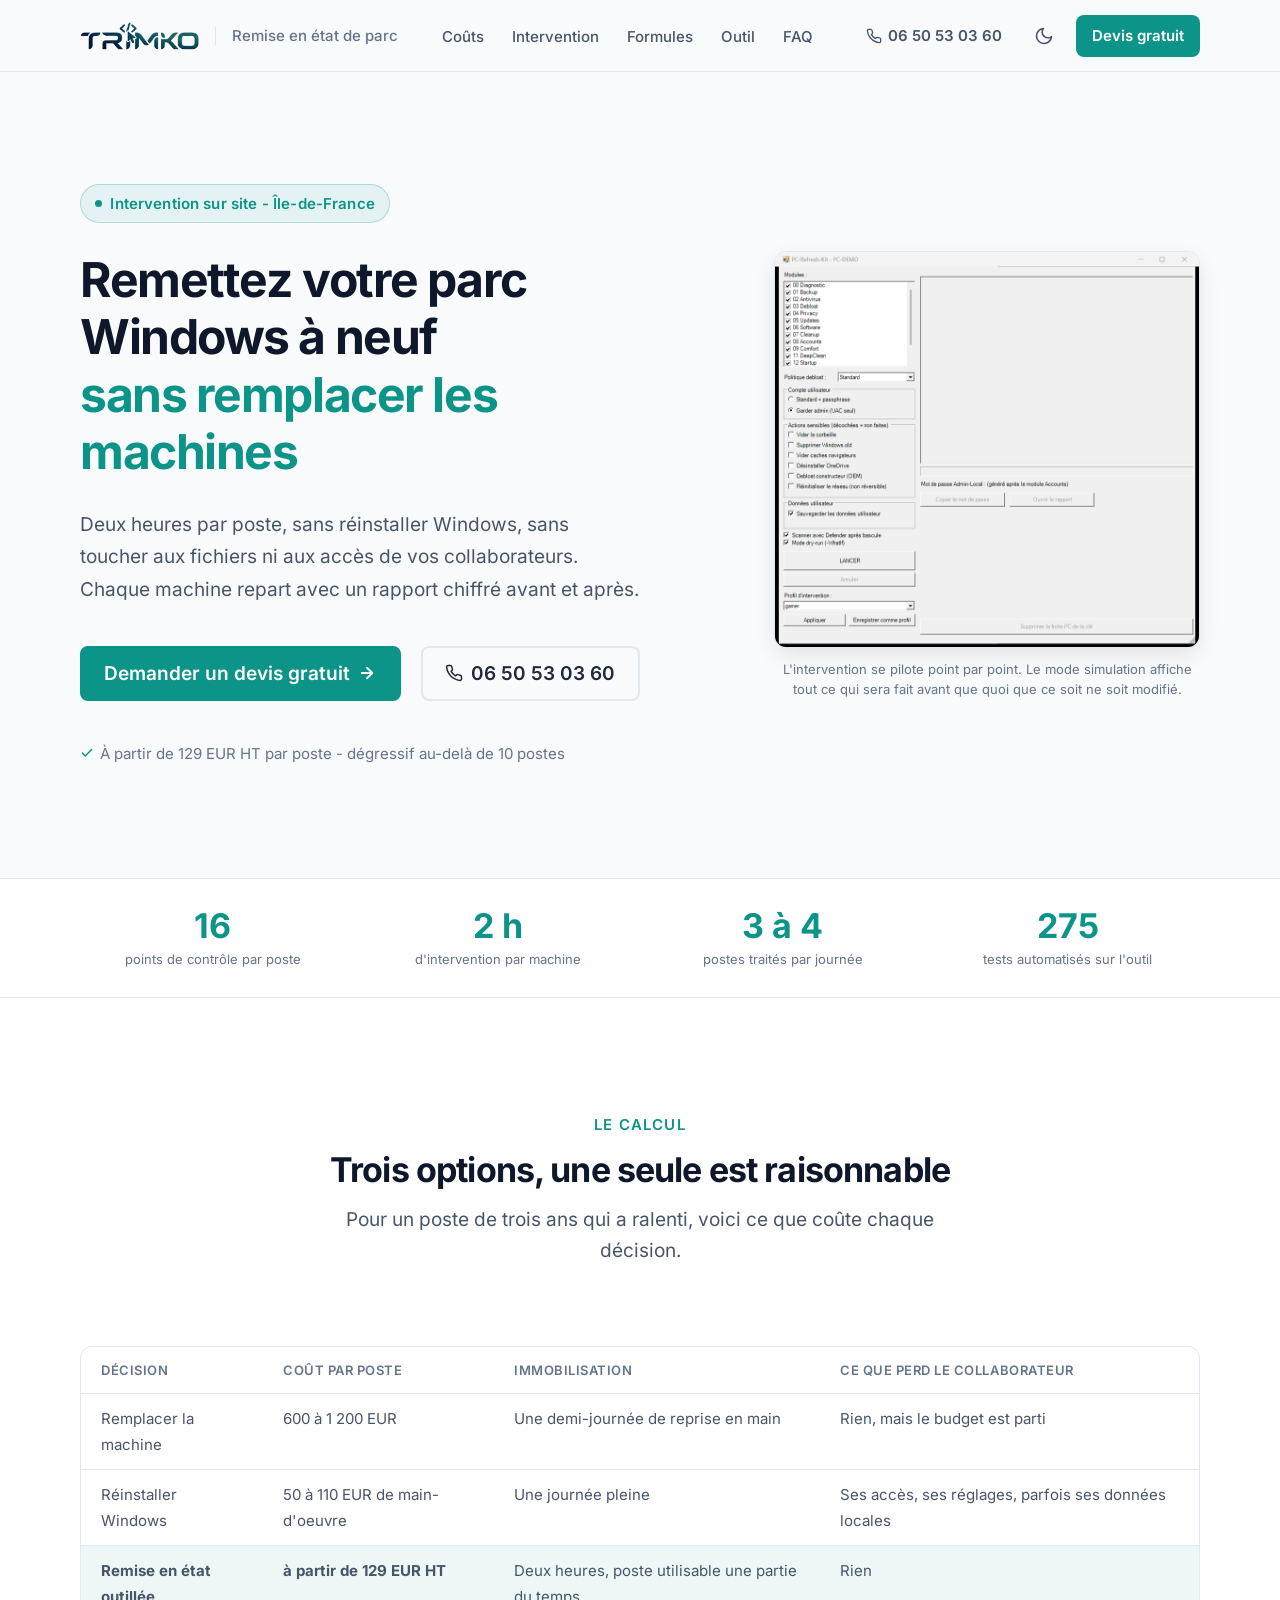
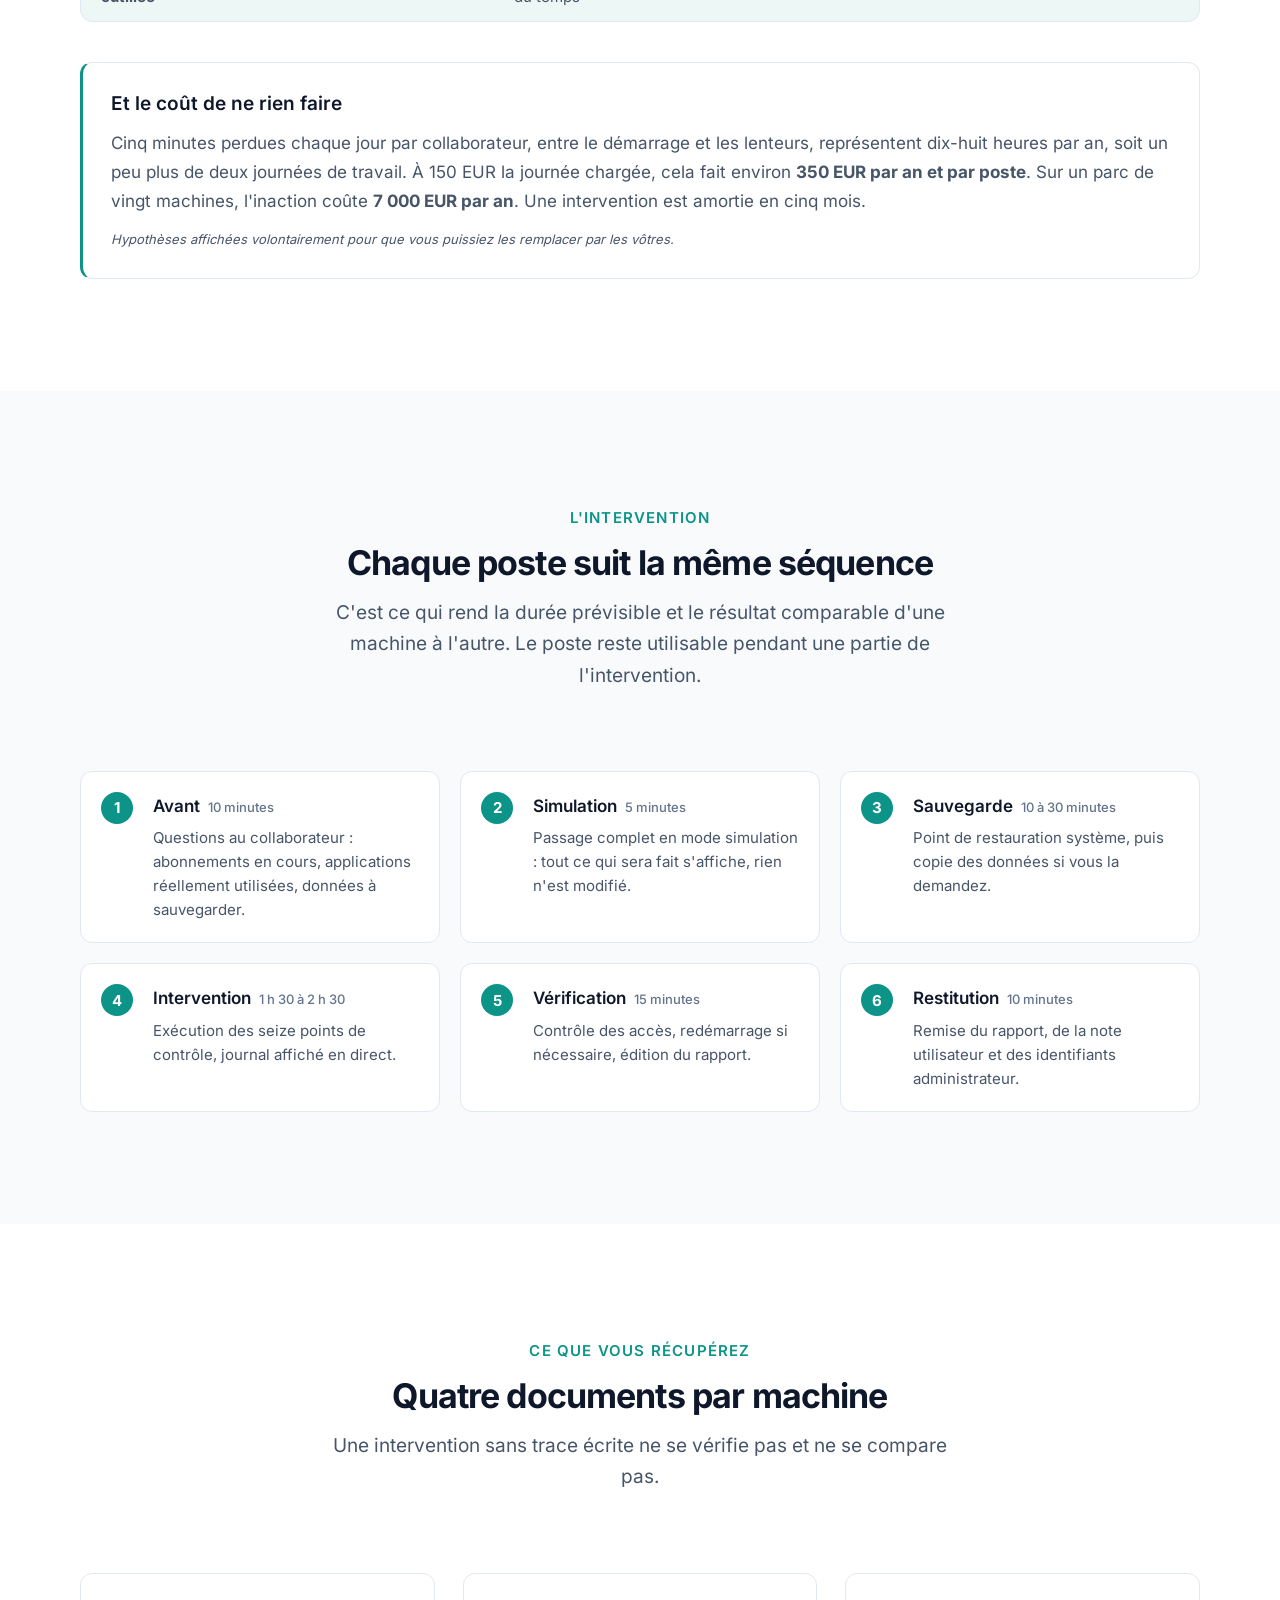
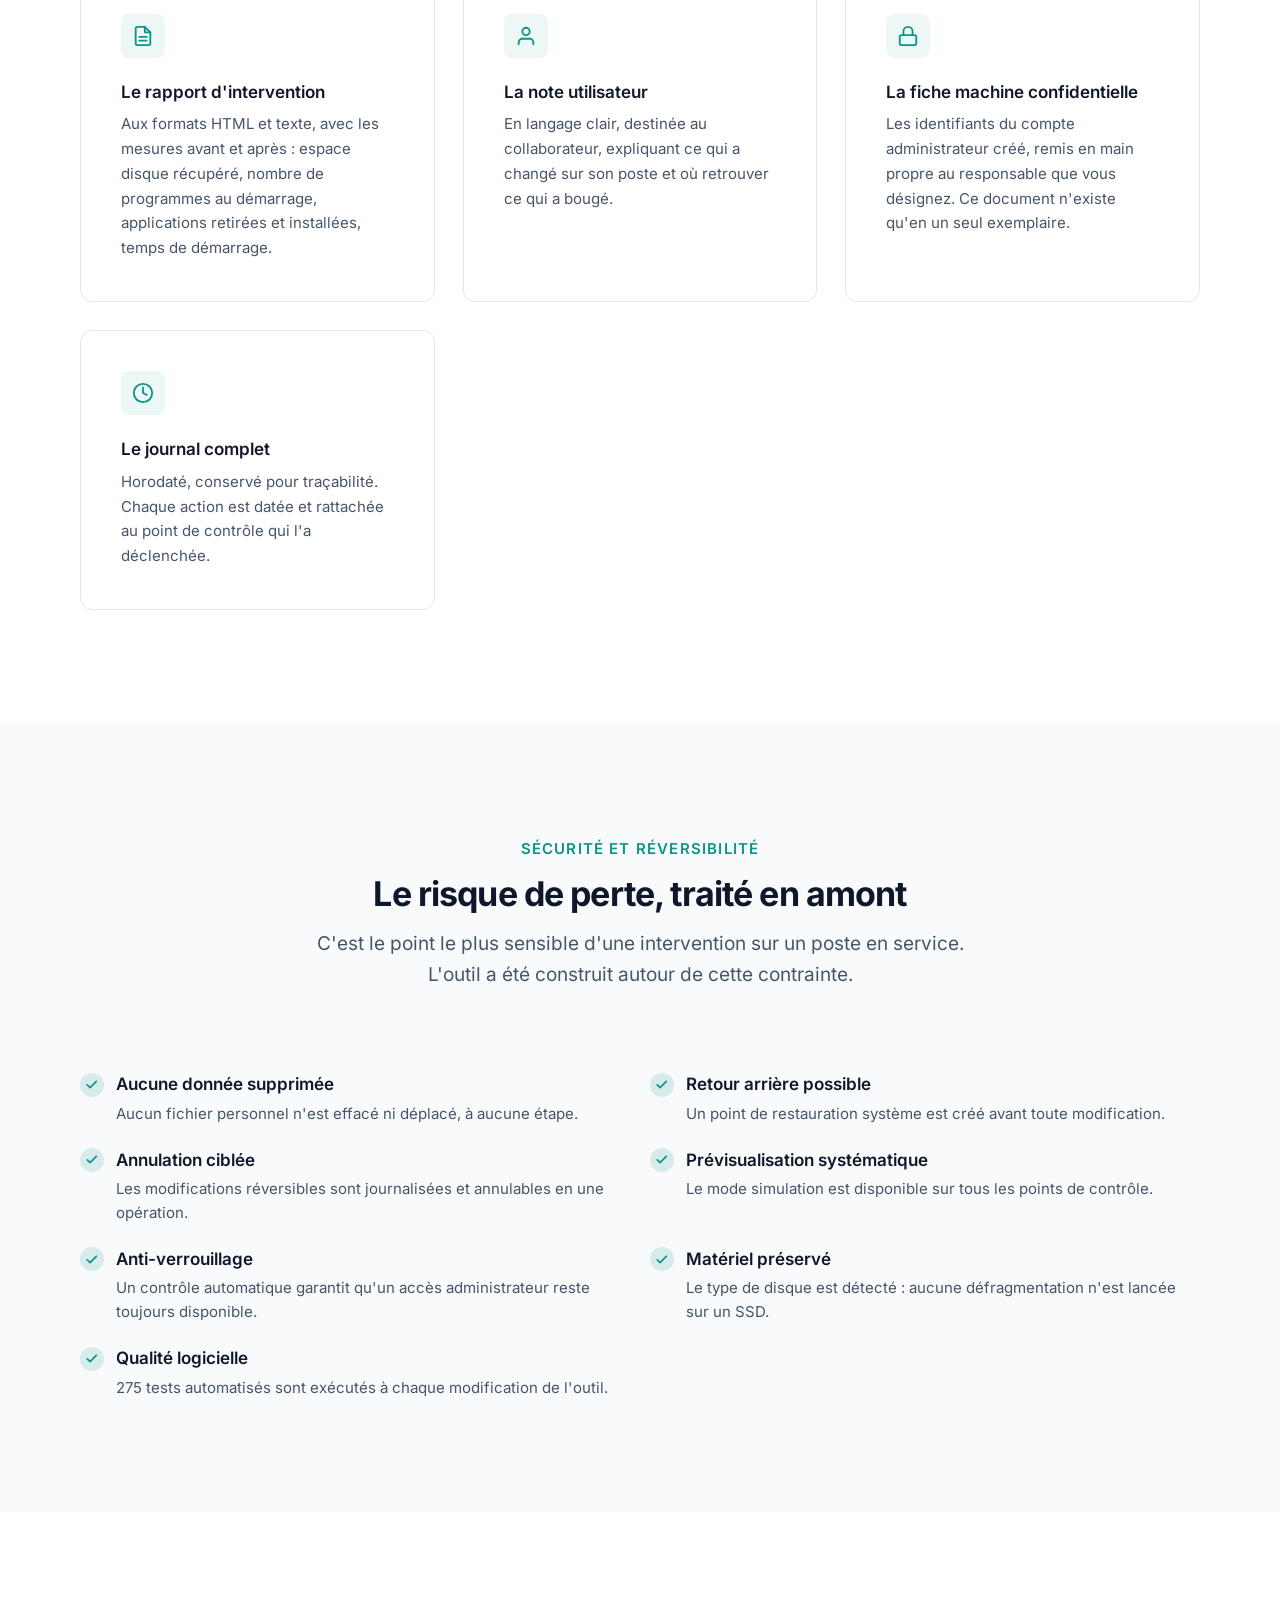
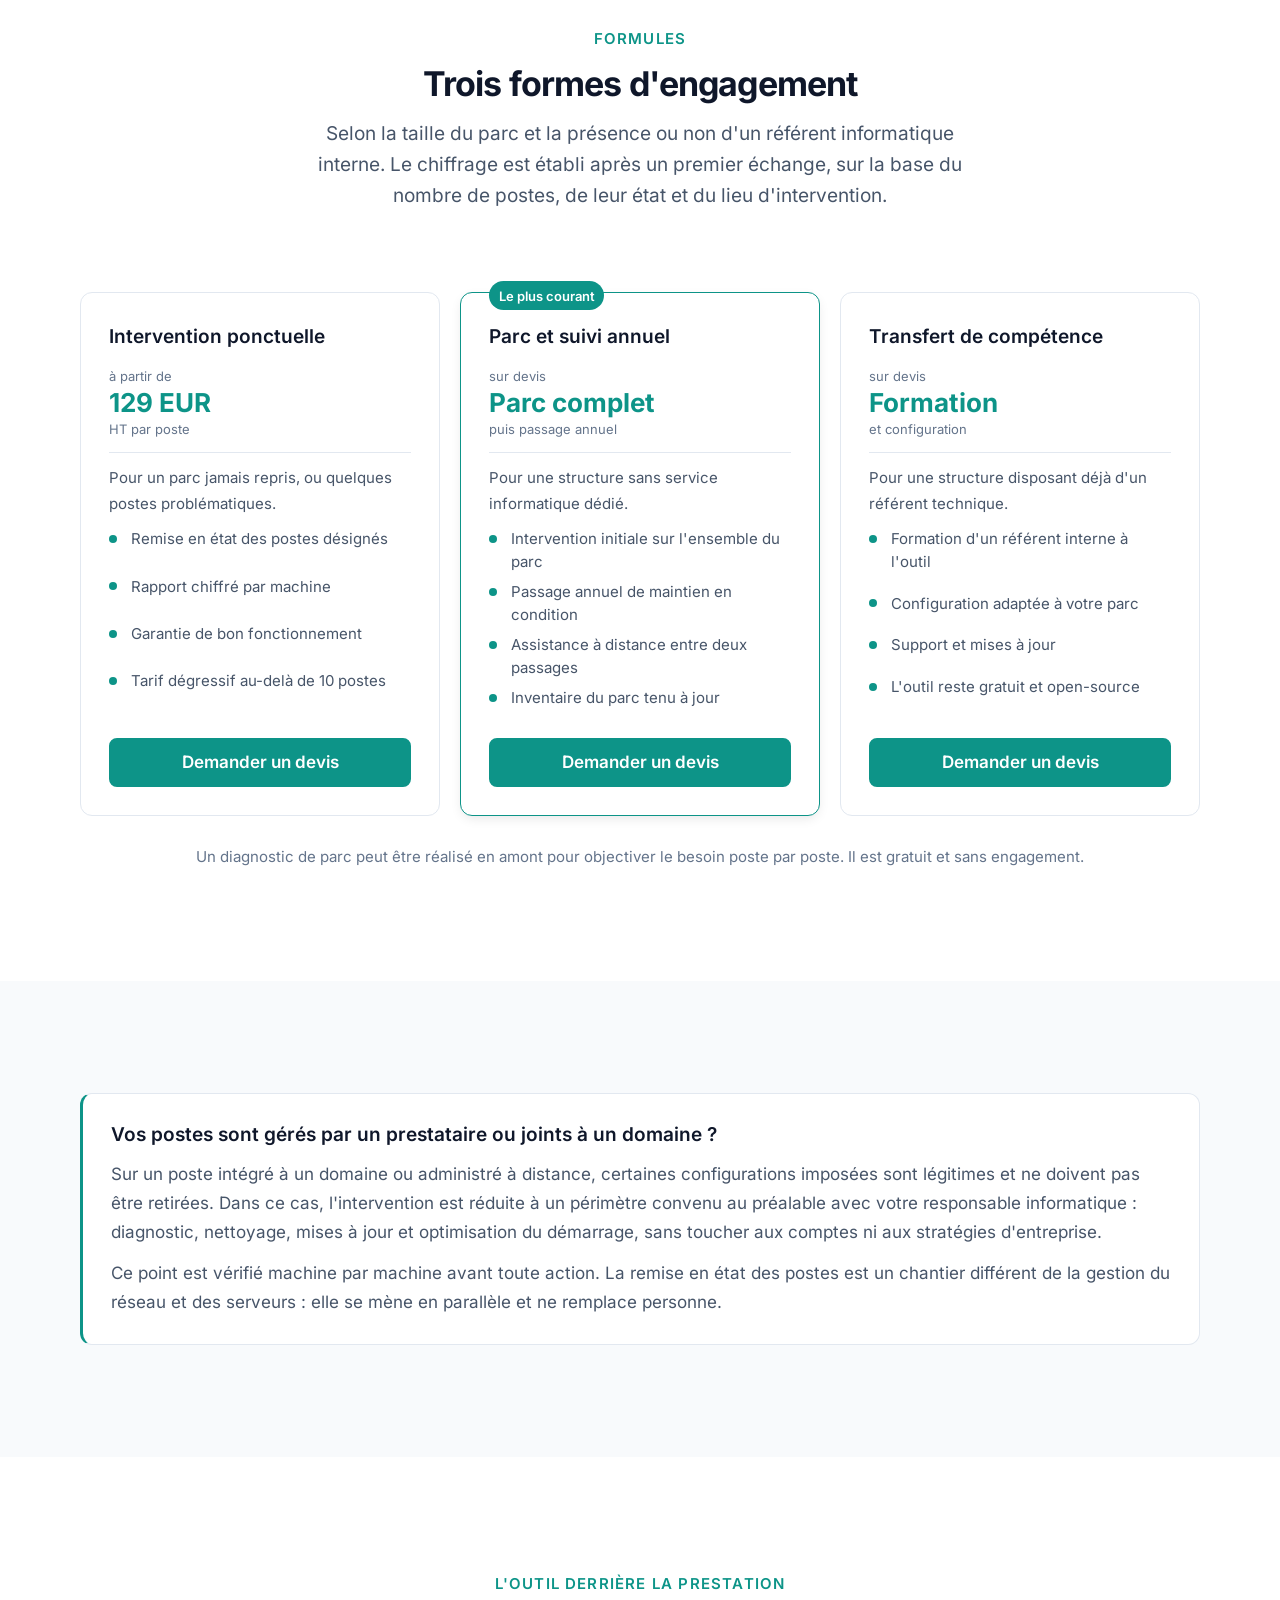
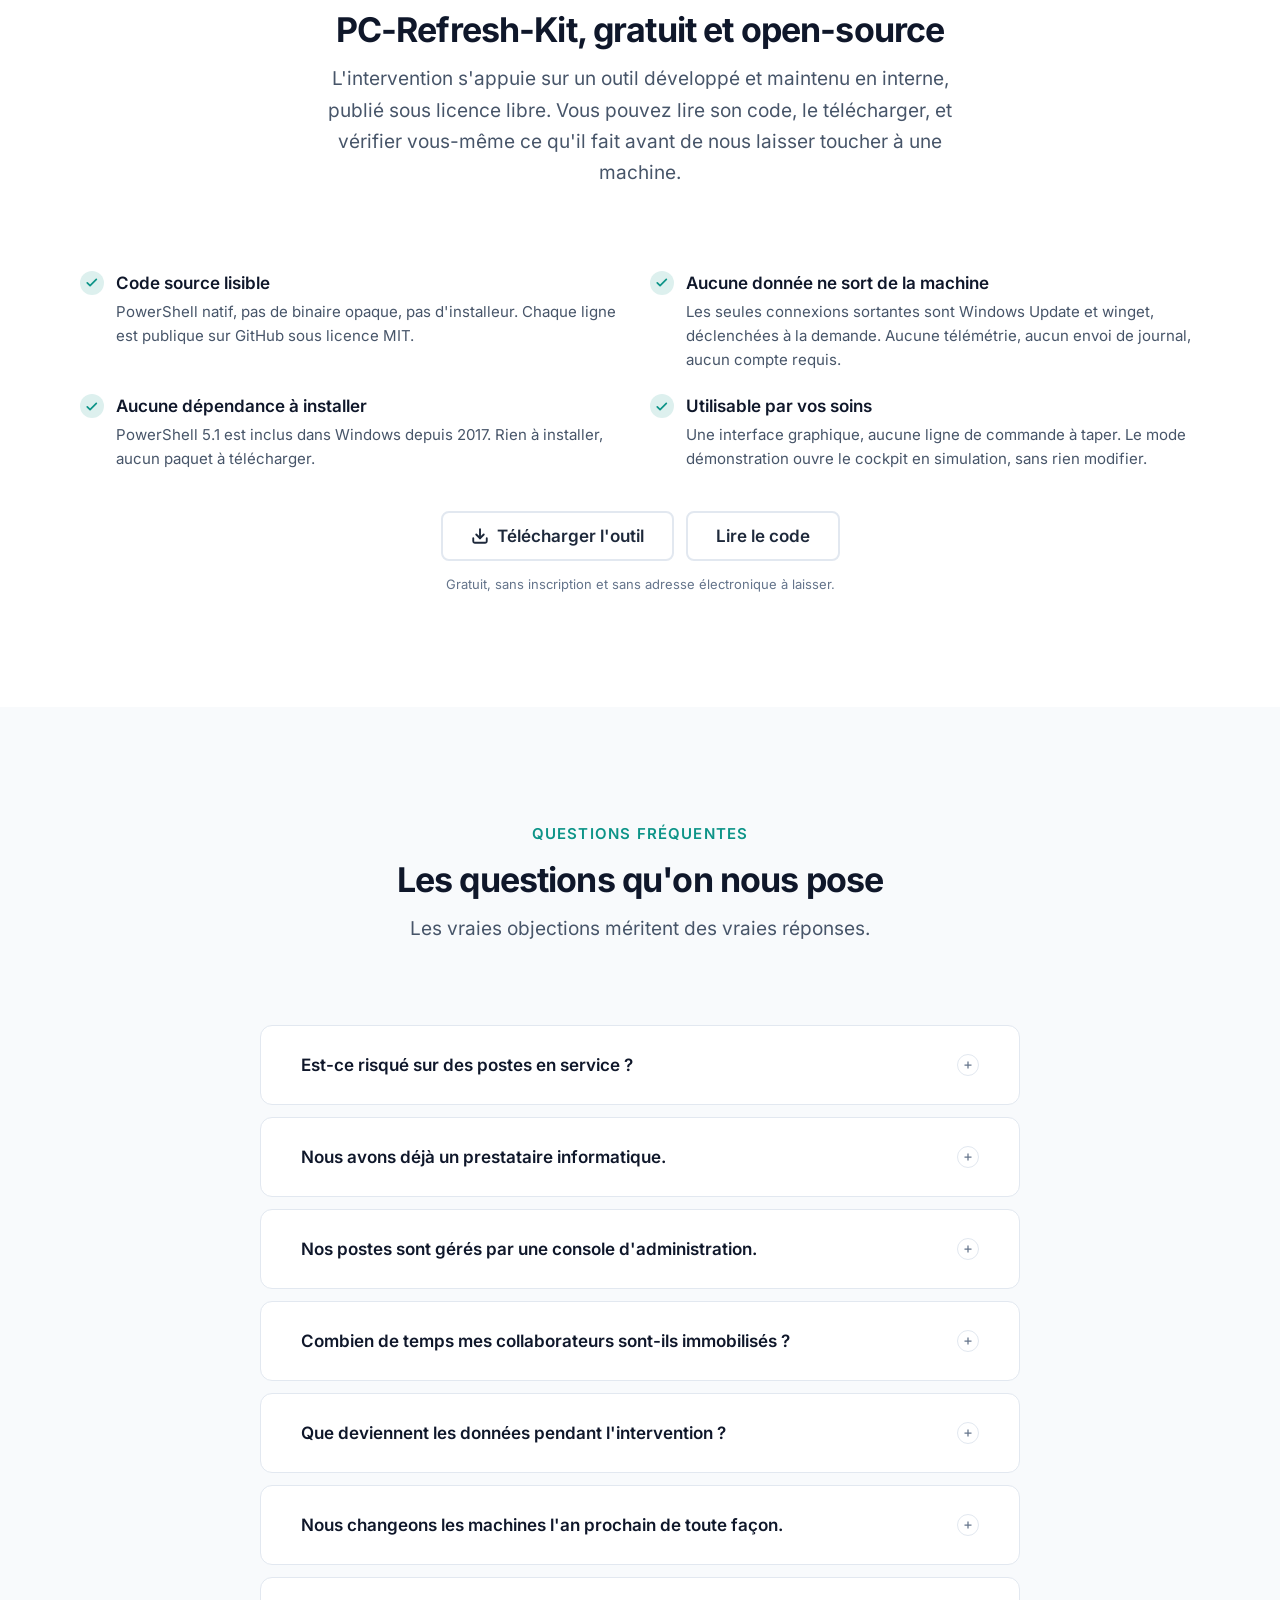
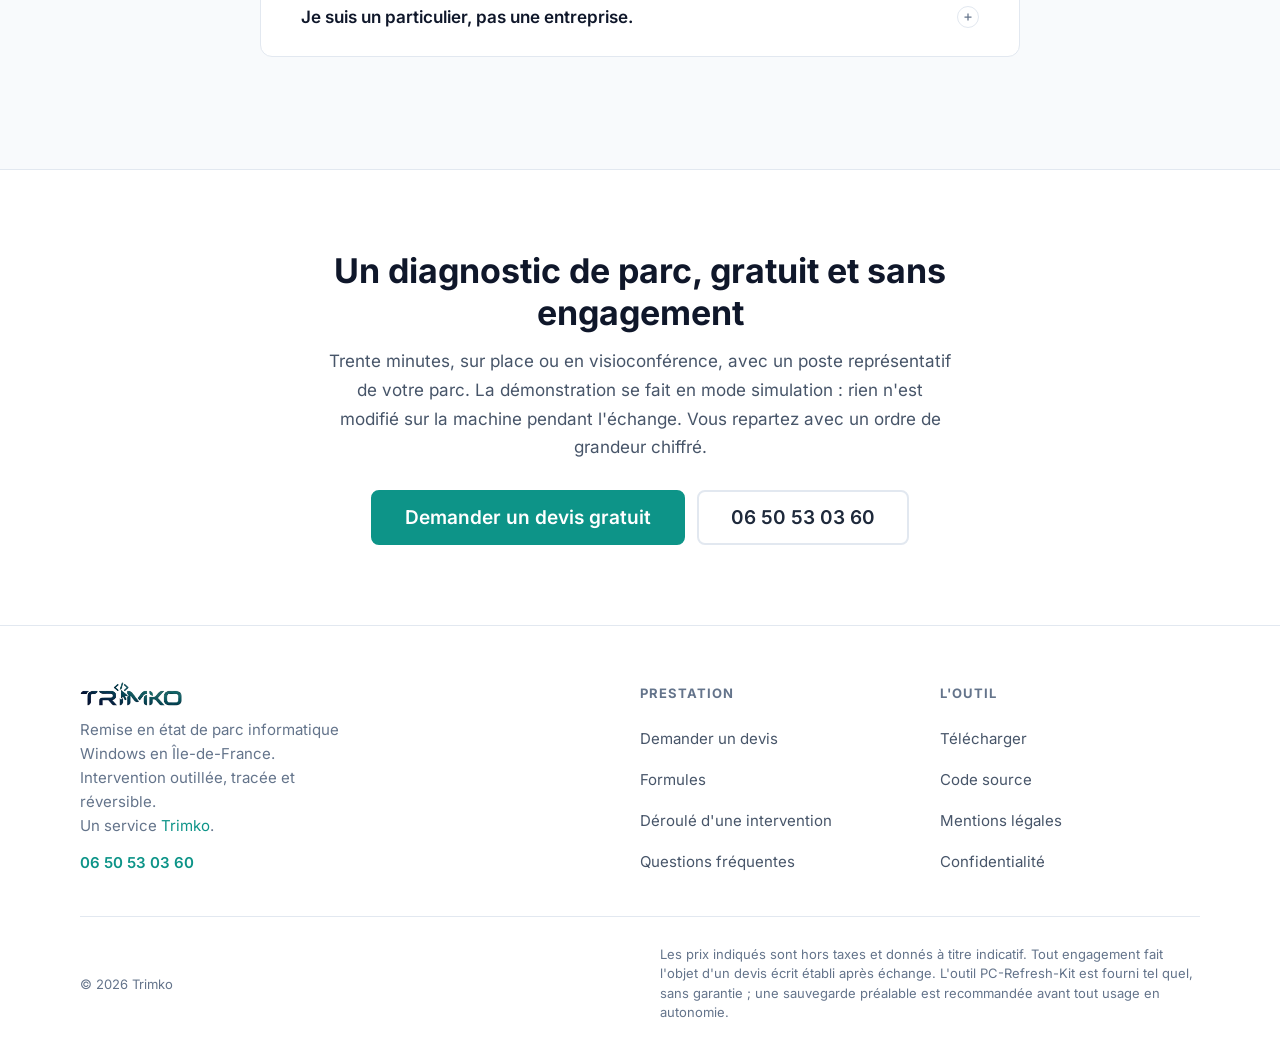
==== commit 8fb932e5: "fix: barre de navigation lisible, contraste des boutons pleins et appel a l'action visible sur mobil" ====
--- a/index.html
+++ b/index.html
@@ -86,11 +86,11 @@
         </a>
 
         <ul class="nav__links" role="list">
-            <li><a href="#calcul" class="nav__link">Le calcul</a></li>
-            <li><a href="#deroule" class="nav__link">L'intervention</a></li>
+            <li><a href="#calcul" class="nav__link">Coûts</a></li>
+            <li><a href="#deroule" class="nav__link">Intervention</a></li>
             <li><a href="#formules" class="nav__link">Formules</a></li>
-            <li><a href="#outil" class="nav__link">L'outil</a></li>
-            <li><a href="#faq" class="nav__link">Questions</a></li>
+            <li><a href="#outil" class="nav__link">Outil</a></li>
+            <li><a href="#faq" class="nav__link">FAQ</a></li>
         </ul>
 
         <div class="nav__actions">
--- a/css/styles.css
+++ b/css/styles.css
@@ -251,8 +251,9 @@
 
 .nav__links {
     display: none;
-    gap: var(--spacing-xl);
+    gap: var(--spacing-lg);
     list-style: none;
+    white-space: nowrap;
 }
 
 @media (min-width: 768px) {
@@ -310,7 +311,8 @@
 
 /* Bouton CTA header */
 .btn-header-cta {
-    display: none;
+    display: inline-flex;
+    align-items: center;
     padding: 0.5rem 1rem;
     background-color: var(--color-accent);
     color: #0f172a;
@@ -326,9 +328,7 @@
     transform: translateY(-1px);
 }
 
-@media (min-width: 768px) {
-    .btn-header-cta { display: inline-flex; align-items: center; }
-}
+
 
 /* ========================================
    Boutons
@@ -473,7 +473,7 @@
 }
 
 @media (min-width: 1024px) {
-    .hero__title { font-size: var(--font-size-5xl); }
+    .hero__title { font-size: 3rem; }
 }
 
 .hero__title-accent {
@@ -1030,7 +1030,7 @@
 @media (min-width: 1024px) {
     .hero__visual {
         display: block;
-        flex: 0 0 42%;
+        flex: 0 0 38%;
         min-width: 0;
     }
 }
@@ -1523,3 +1523,40 @@
 @media (min-width: 900px) {
     .nav__phone-text { display: inline; }
 }
+
+/* Ajustements de la barre : rien ne doit passer a la ligne */
+.nav__phone { white-space: nowrap; }
+.nav__logo-text { white-space: nowrap; }
+.btn-header-cta { white-space: nowrap; }
+
+/* Les deux appels du hero restent cote a cote des que la place existe */
+@media (min-width: 480px) {
+    .hero__cta .btn--lg { padding-left: 1.4rem; padding-right: 1.4rem; }
+}
+
+/* ========================================
+   Contraste des boutons pleins
+   L'accent est fonce en theme clair : le texte doit etre blanc.
+   Il est clair en theme sombre : le texte redevient fonce.
+======================================== */
+.btn--primary,
+.btn-header-cta {
+    color: #ffffff;
+}
+
+[data-theme="dark"] .btn--primary,
+[data-theme="dark"] .btn-header-cta {
+    color: #0f172a;
+}
+
+/* Le telephone reste joignable en un geste sur mobile */
+.nav__phone { display: inline-flex; }
+
+@media (max-width: 419px) {
+    .btn-header-cta { padding: 0.5rem 0.7rem; }
+    .nav__phone { padding: 0.4rem; }
+}
+
+/* La coche reste alignee sur la premiere ligne quand la note passe sur deux */
+.hero__note { align-items: flex-start; }
+.hero__note svg { margin-top: 0.35em; }
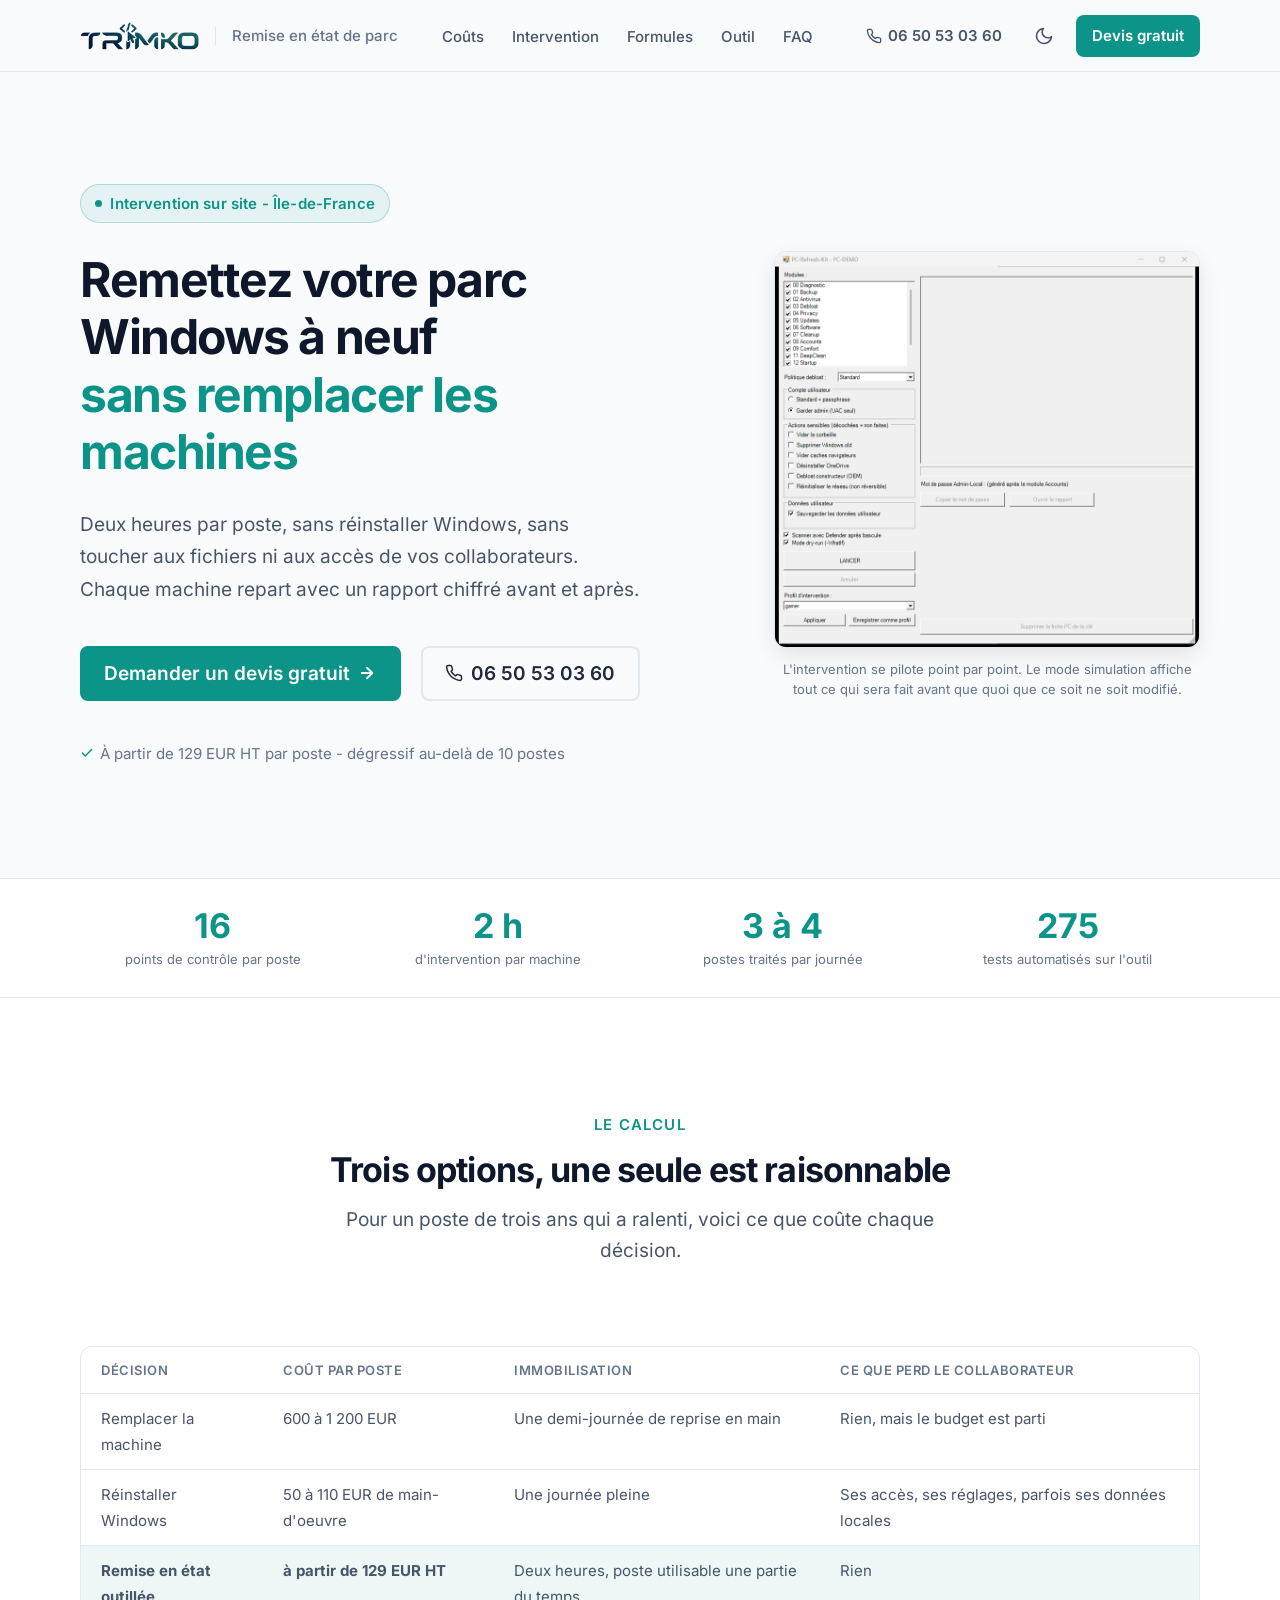
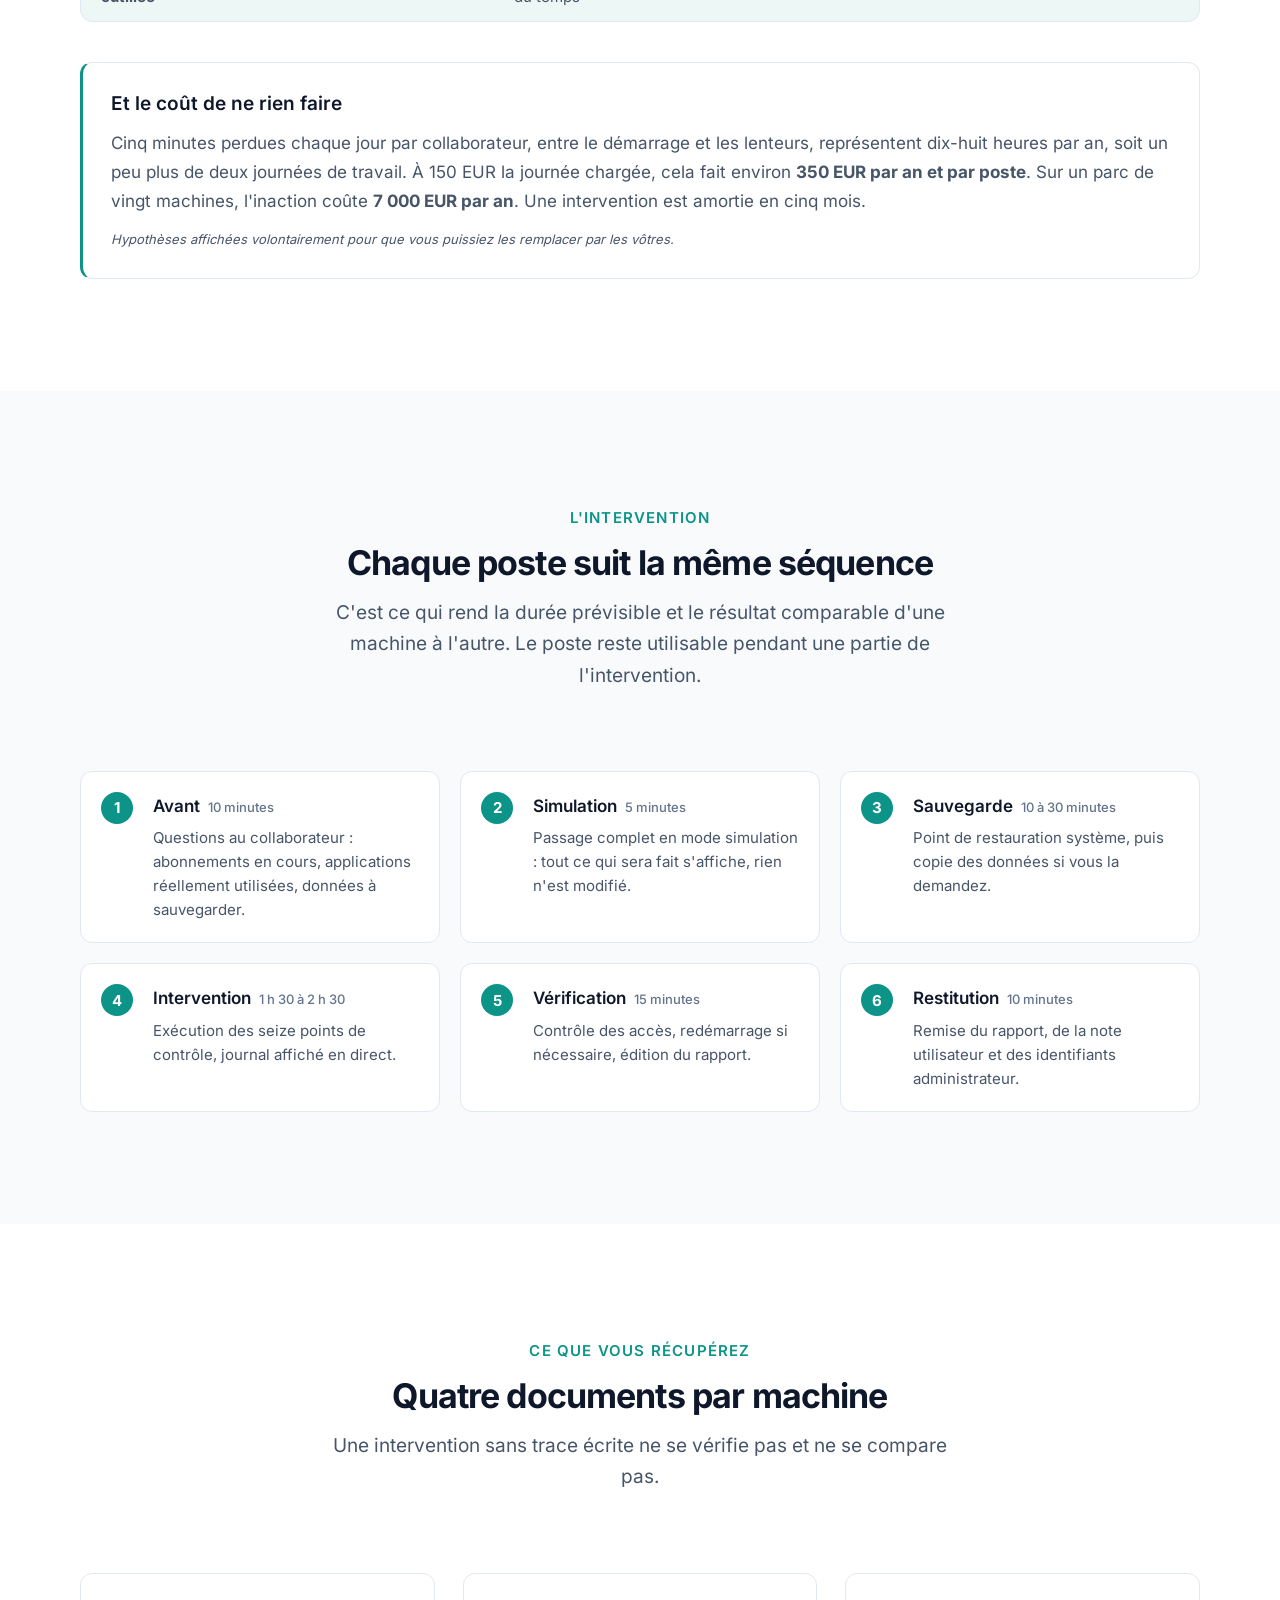
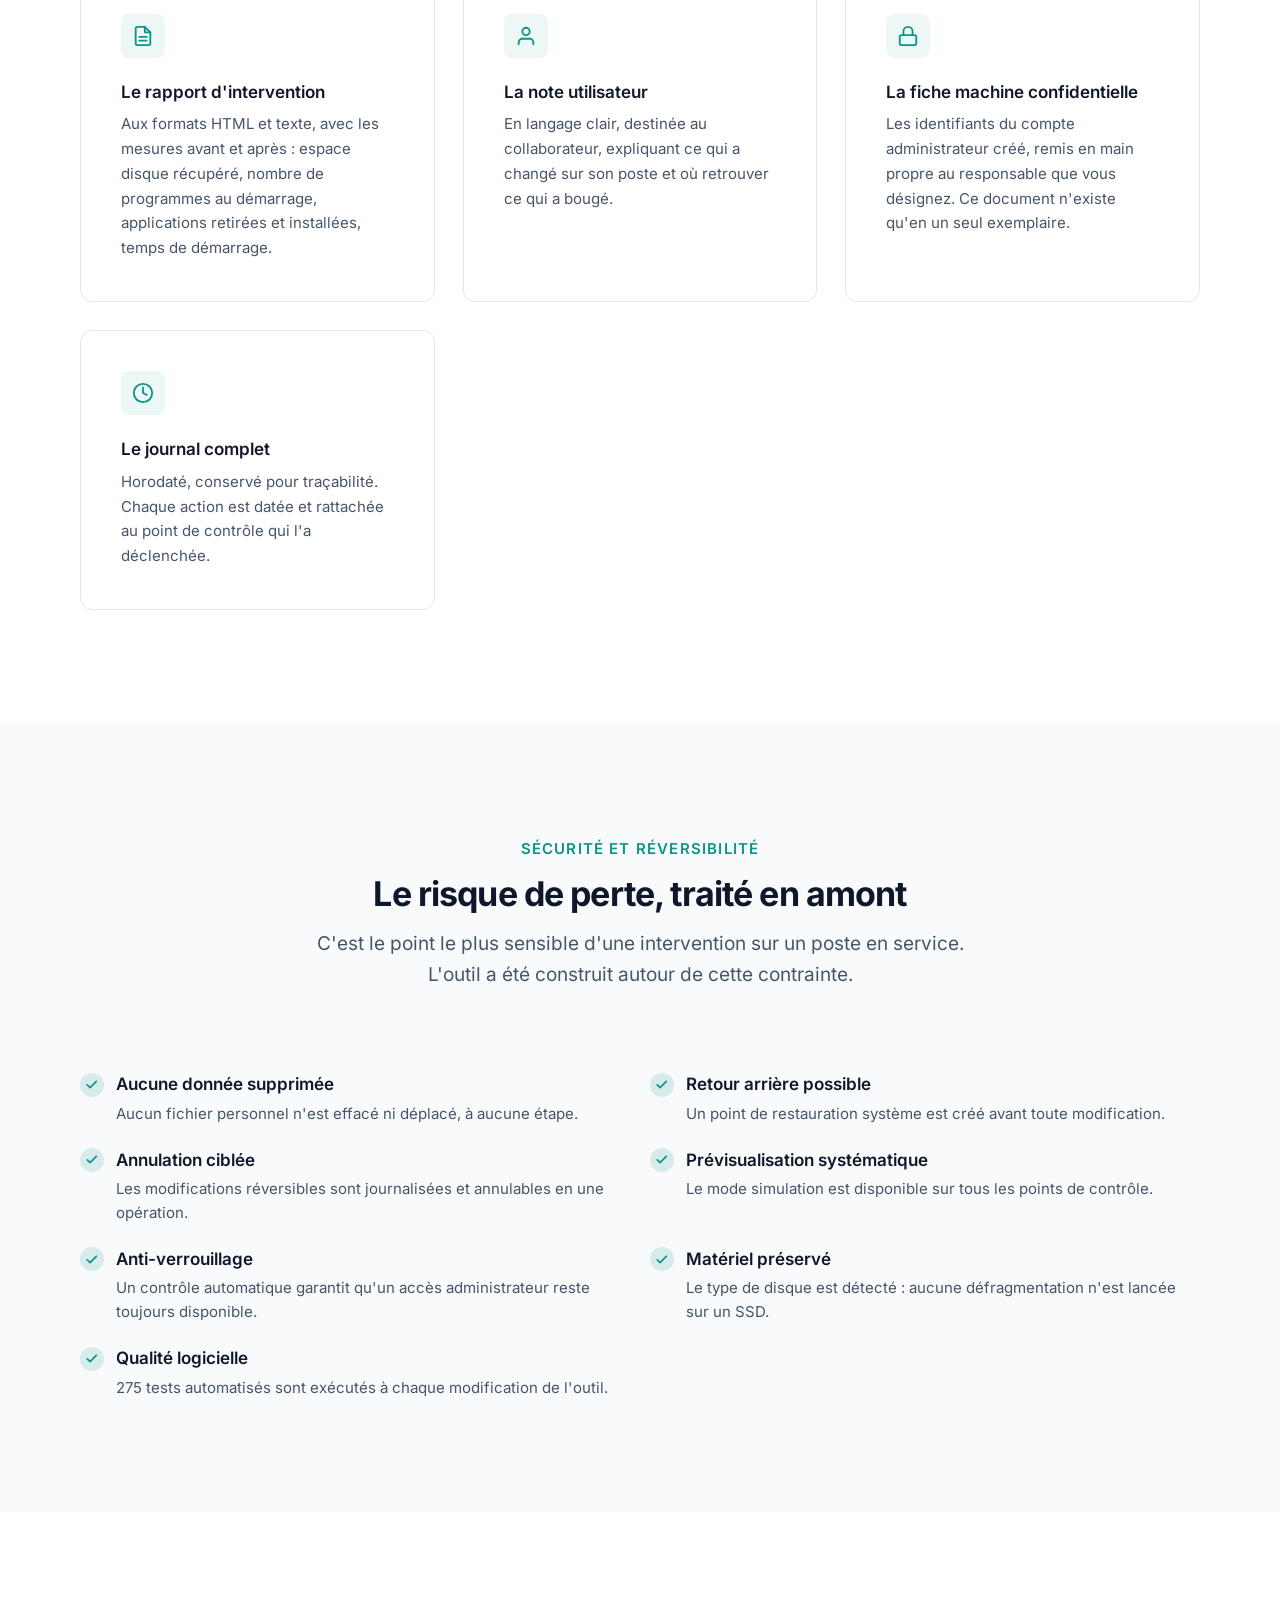
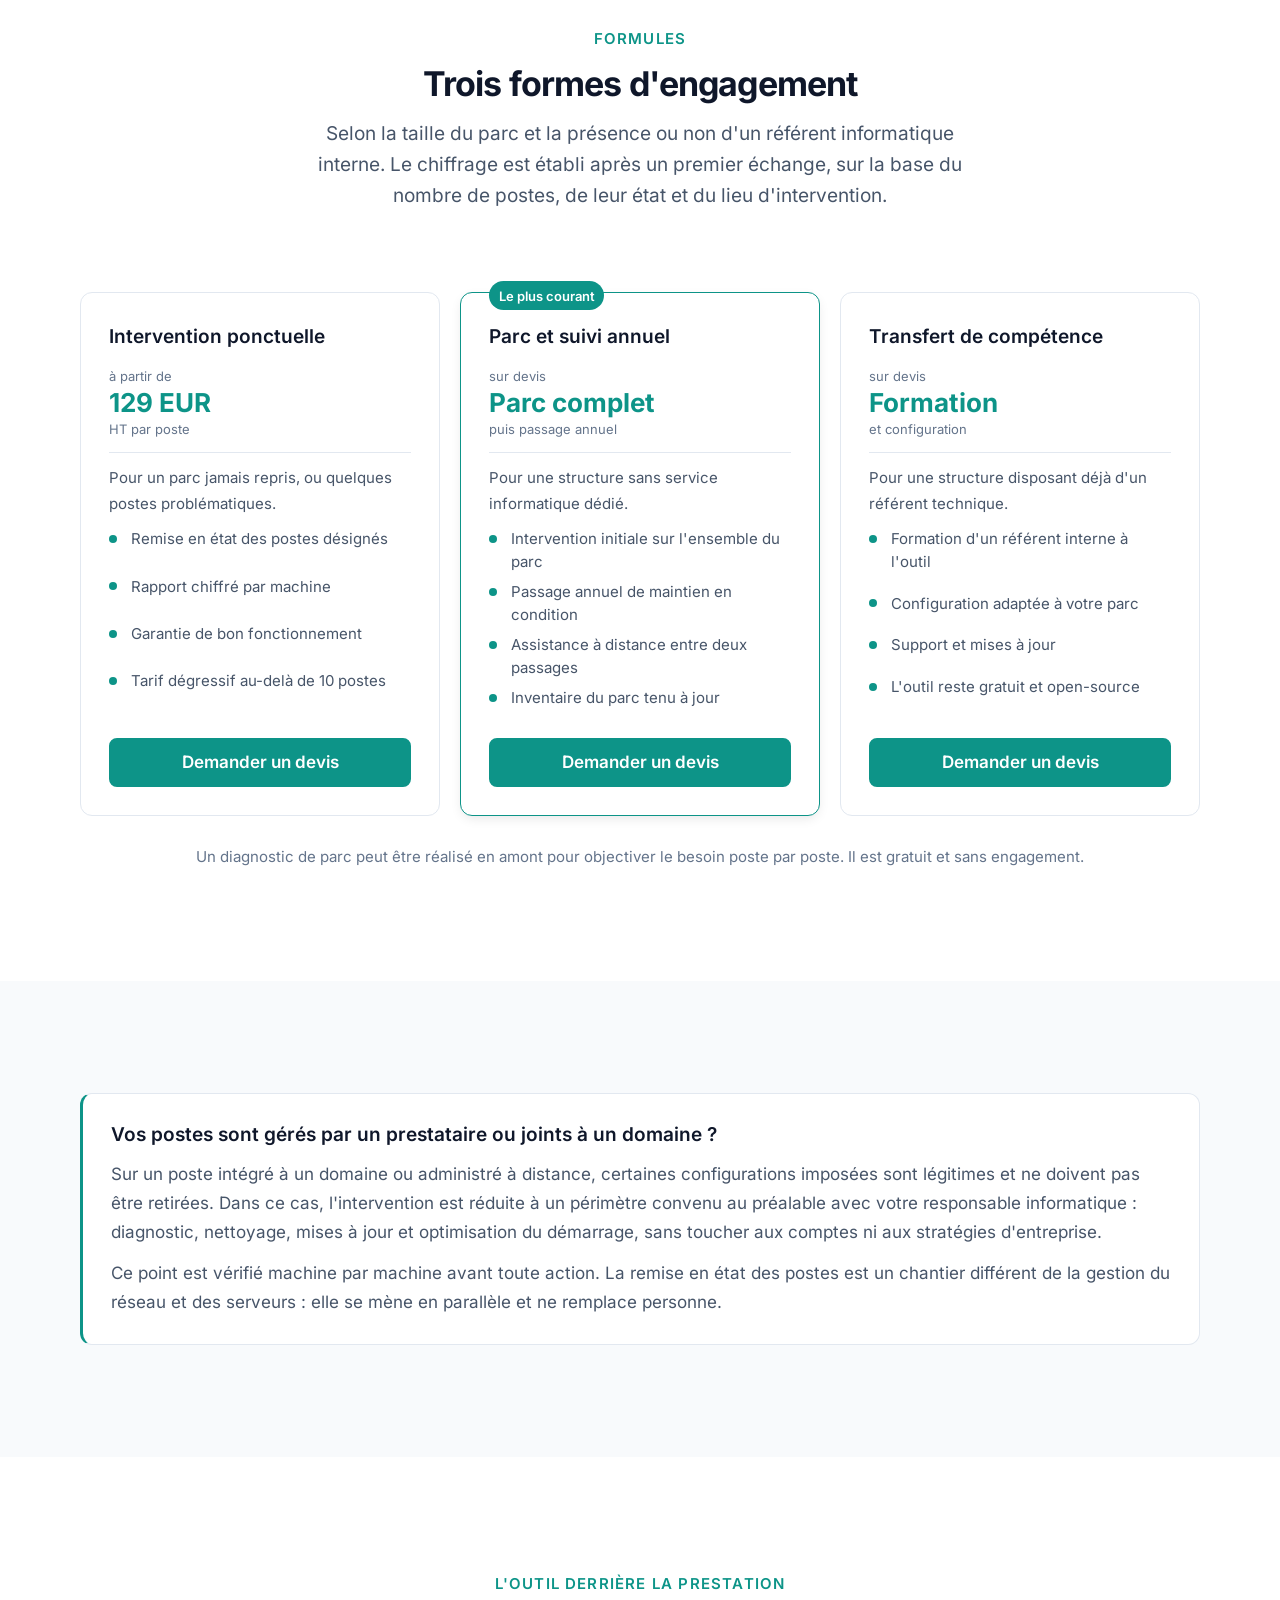
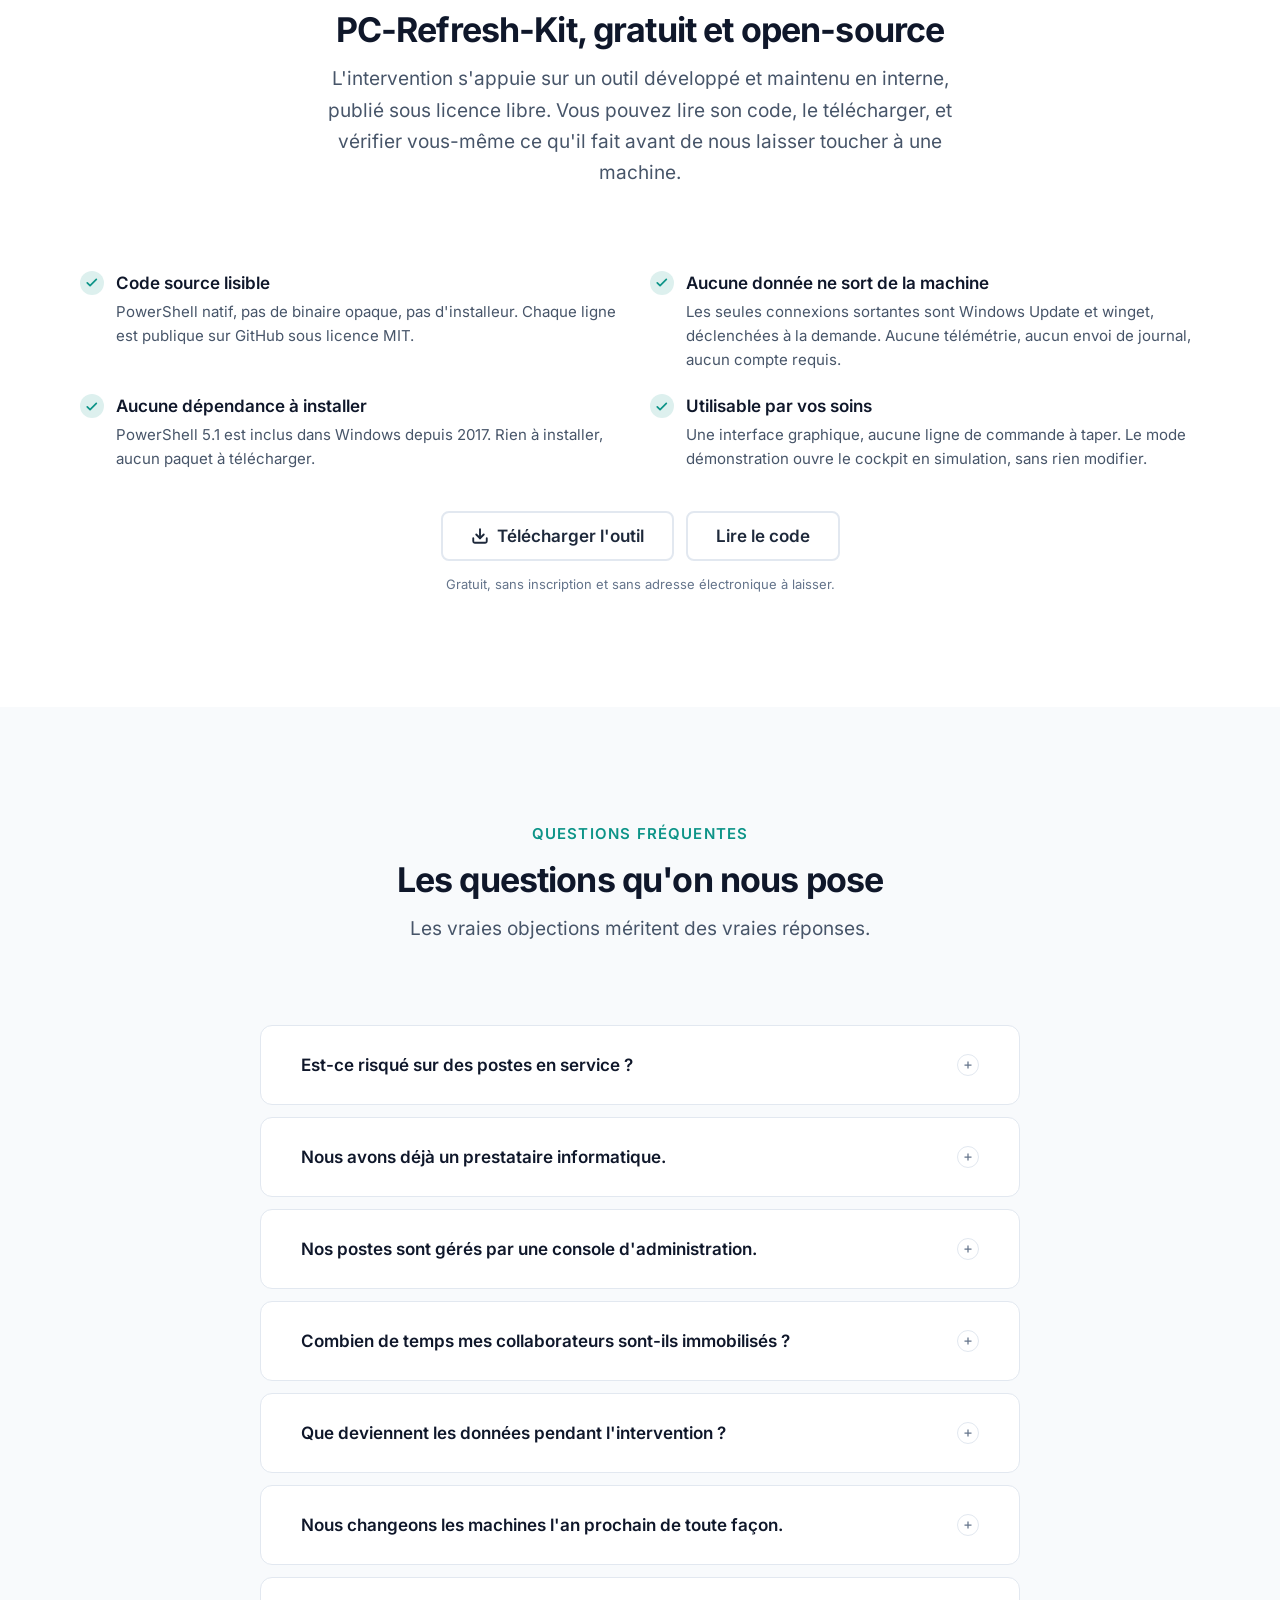
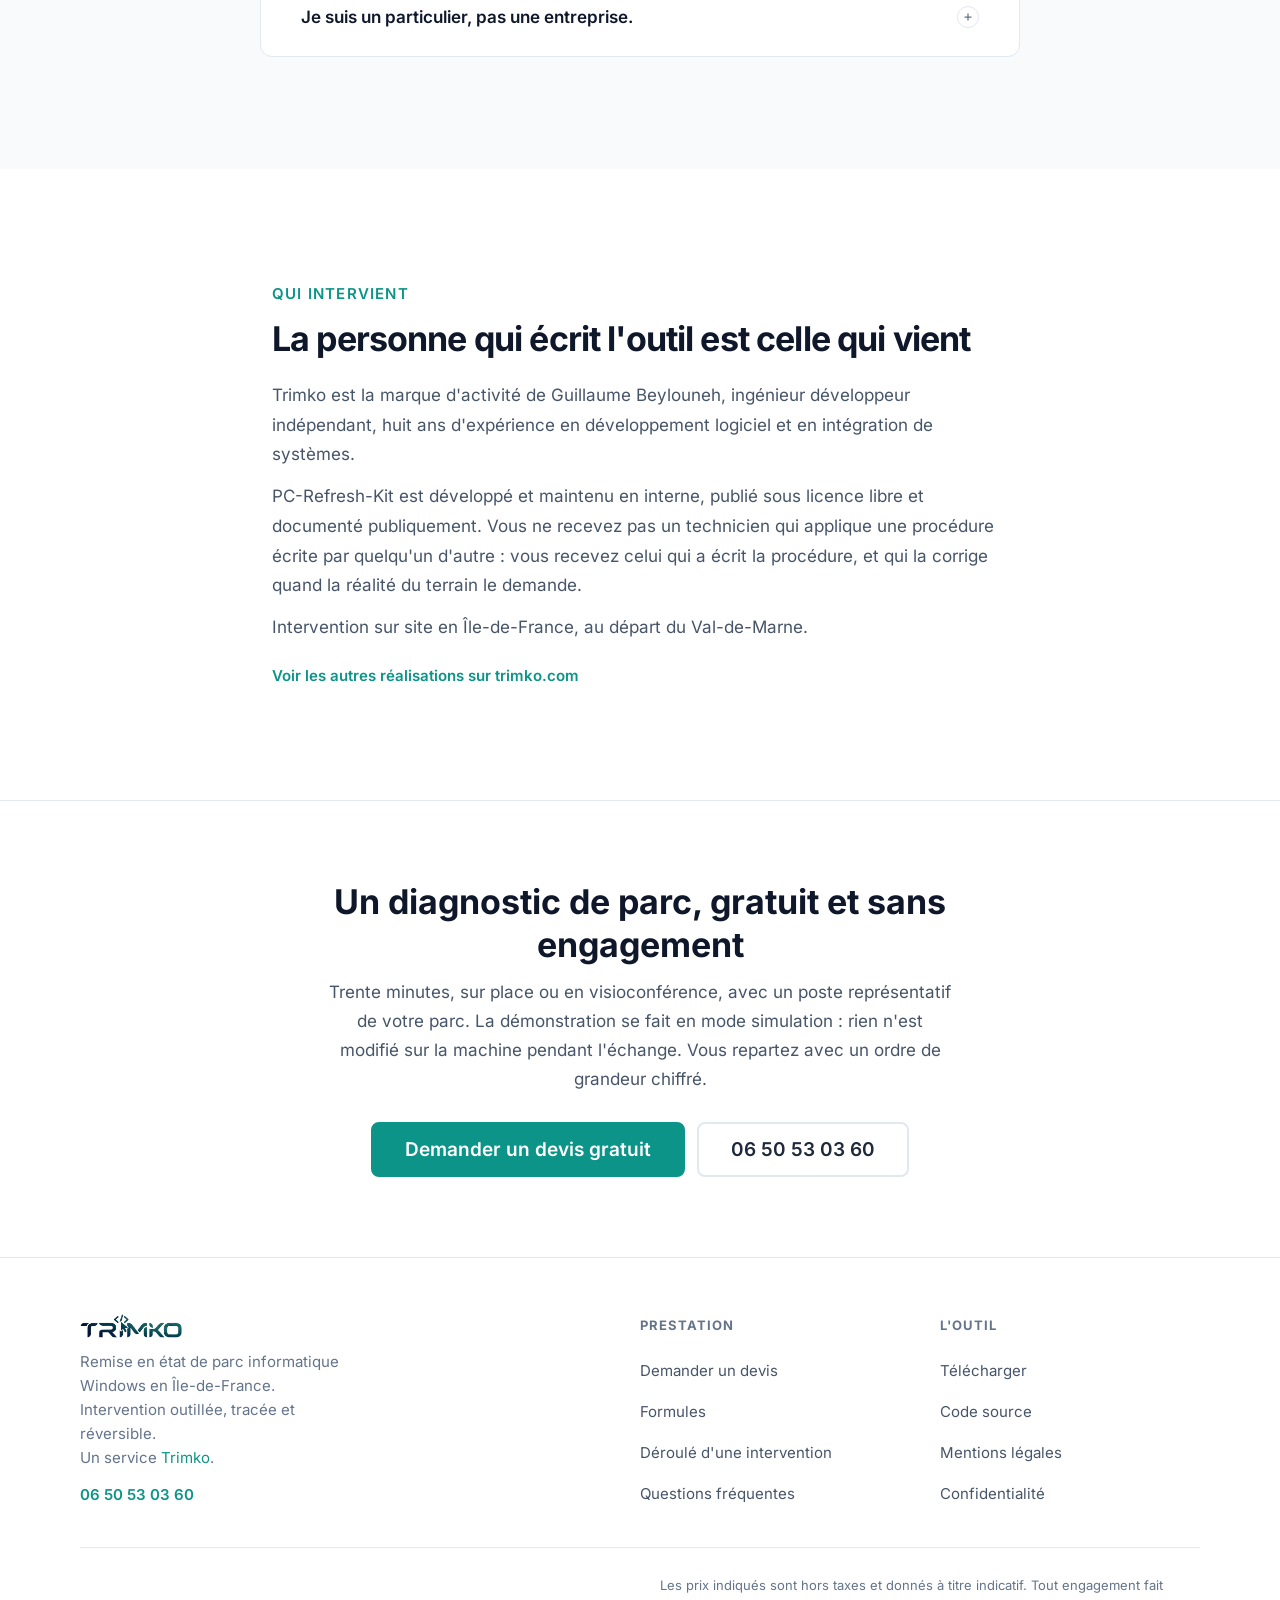
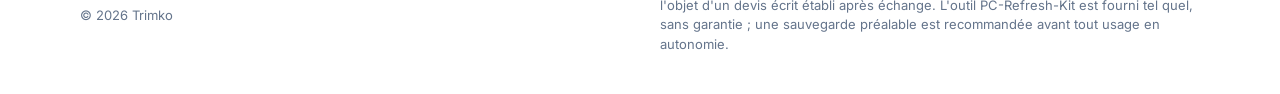
==== commit 76c82f7f: "feat: formulaire operationnel sans compte, mentions legales epurees et bloc Qui intervient - le form" ====
--- a/index.html
+++ b/index.html
@@ -755,6 +755,38 @@
 </section>
 
 <!-- ========================================
+     Qui intervient
+======================================== -->
+<section id="apropos" class="section section--alt" aria-labelledby="apropos-title">
+    <div class="container">
+        <div class="about">
+            <div>
+                <span class="section__eyebrow">Qui intervient</span>
+                <h2 class="section__title" id="apropos-title">La personne qui écrit l'outil est celle qui vient</h2>
+                <p class="about__text">
+                    Trimko est la marque d'activité de Guillaume Beylouneh, ingénieur
+                    développeur indépendant, huit ans d'expérience en développement logiciel
+                    et en intégration de systèmes.
+                </p>
+                <p class="about__text">
+                    PC-Refresh-Kit est développé et maintenu en interne, publié sous licence
+                    libre et documenté publiquement. Vous ne recevez pas un technicien qui
+                    applique une procédure écrite par quelqu'un d'autre : vous recevez celui
+                    qui a écrit la procédure, et qui la corrige quand la réalité du terrain
+                    le demande.
+                </p>
+                <p class="about__text">
+                    Intervention sur site en Île-de-France, au départ du Val-de-Marne.
+                </p>
+                <p class="about__links">
+                    <a href="https://trimko.com" target="_blank" rel="noopener noreferrer">Voir les autres réalisations sur trimko.com</a>
+                </p>
+            </div>
+        </div>
+    </div>
+</section>
+
+<!-- ========================================
      Appel à l'action final
 ======================================== -->
 <section class="cta-band" aria-labelledby="cta-title">
--- a/css/styles.css
+++ b/css/styles.css
@@ -1560,3 +1560,37 @@
 /* La coche reste alignee sur la premiere ligne quand la note passe sur deux */
 .hero__note { align-items: flex-start; }
 .hero__note svg { margin-top: 0.35em; }
+
+/* ========================================
+   Bloc Qui intervient
+======================================== */
+.about {
+    max-width: 46rem;
+    margin: 0 auto;
+}
+
+.about__text {
+    color: var(--color-text-secondary);
+    line-height: 1.75;
+    margin-bottom: var(--spacing-sm);
+}
+
+.about__links {
+    margin-top: var(--spacing-md);
+    font-size: var(--font-size-sm);
+    font-weight: 600;
+}
+
+.about__links a {
+    color: var(--color-accent);
+    text-decoration: none;
+}
+
+.about__links a:hover { text-decoration: underline; }
+
+.about .section__title {
+    text-align: left;
+    margin-bottom: var(--spacing-md);
+}
+
+.about .section__eyebrow { display: block; margin-bottom: var(--spacing-sm); }
